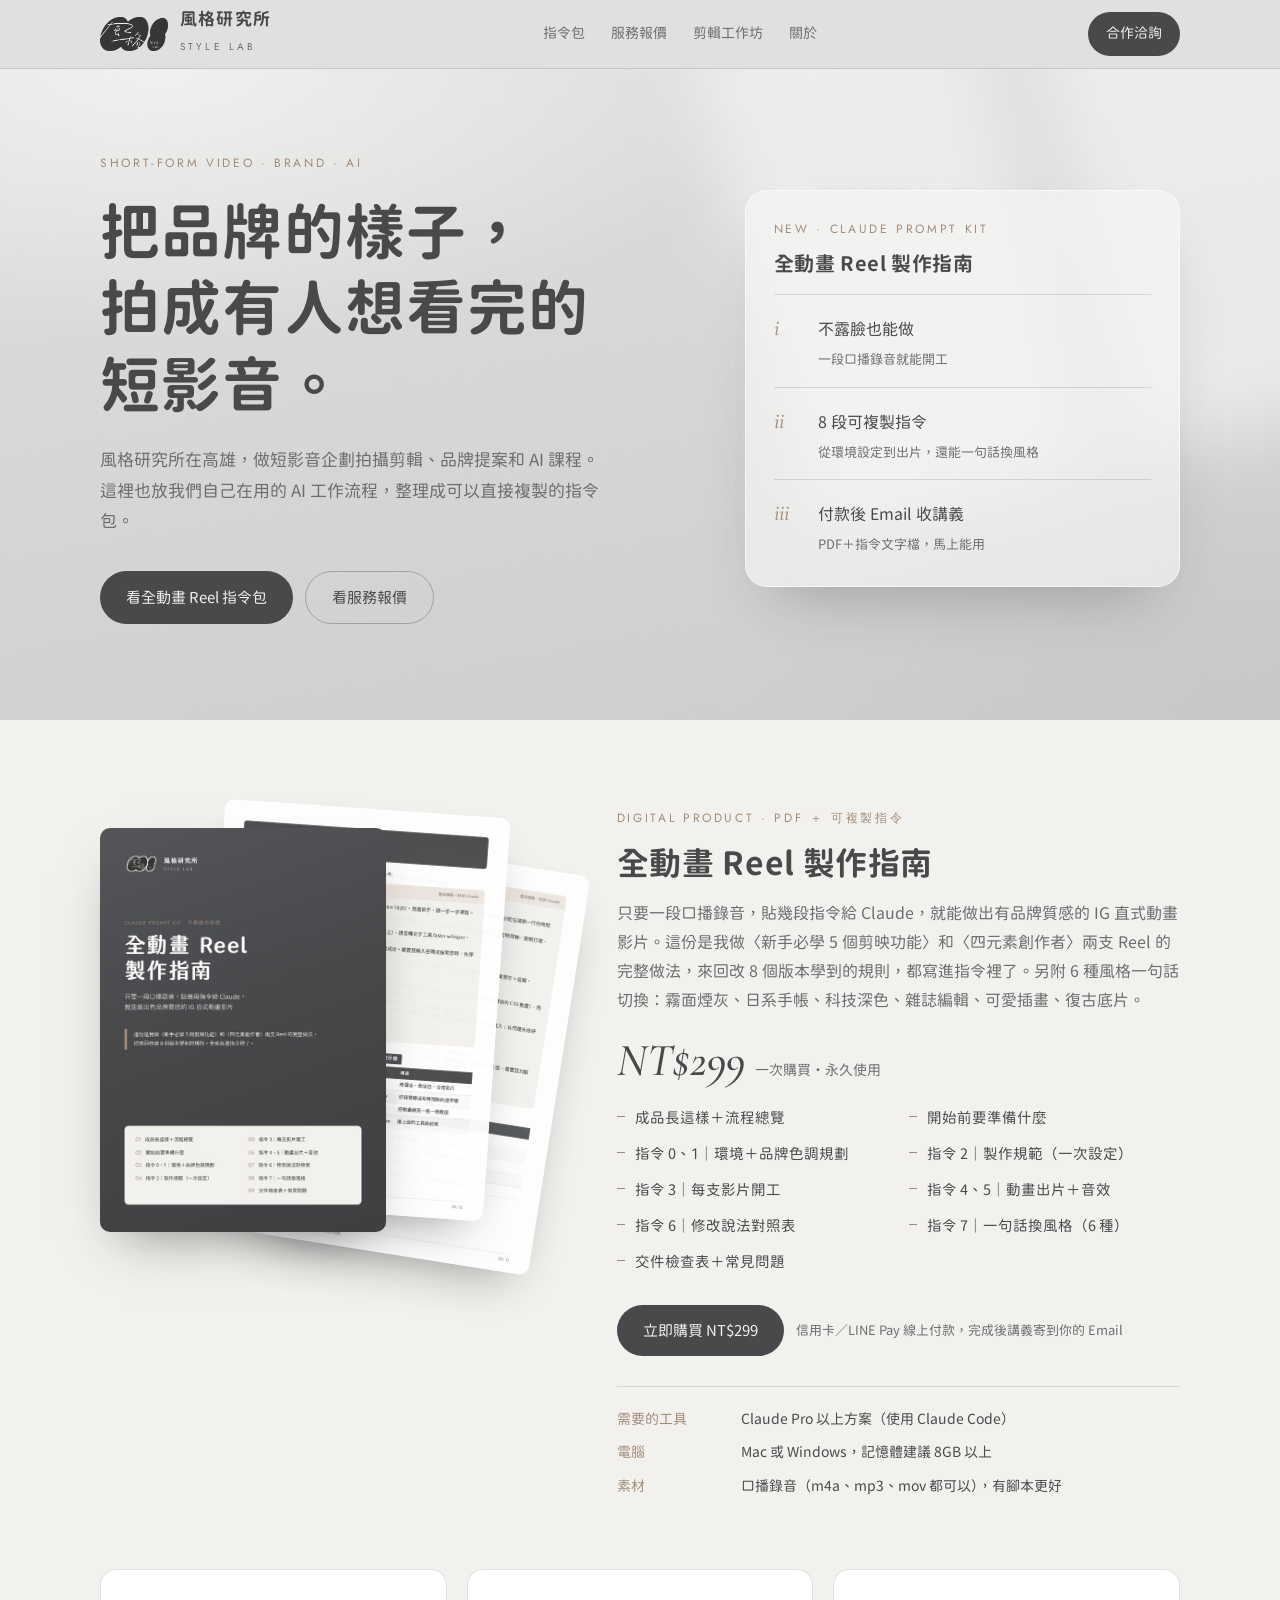
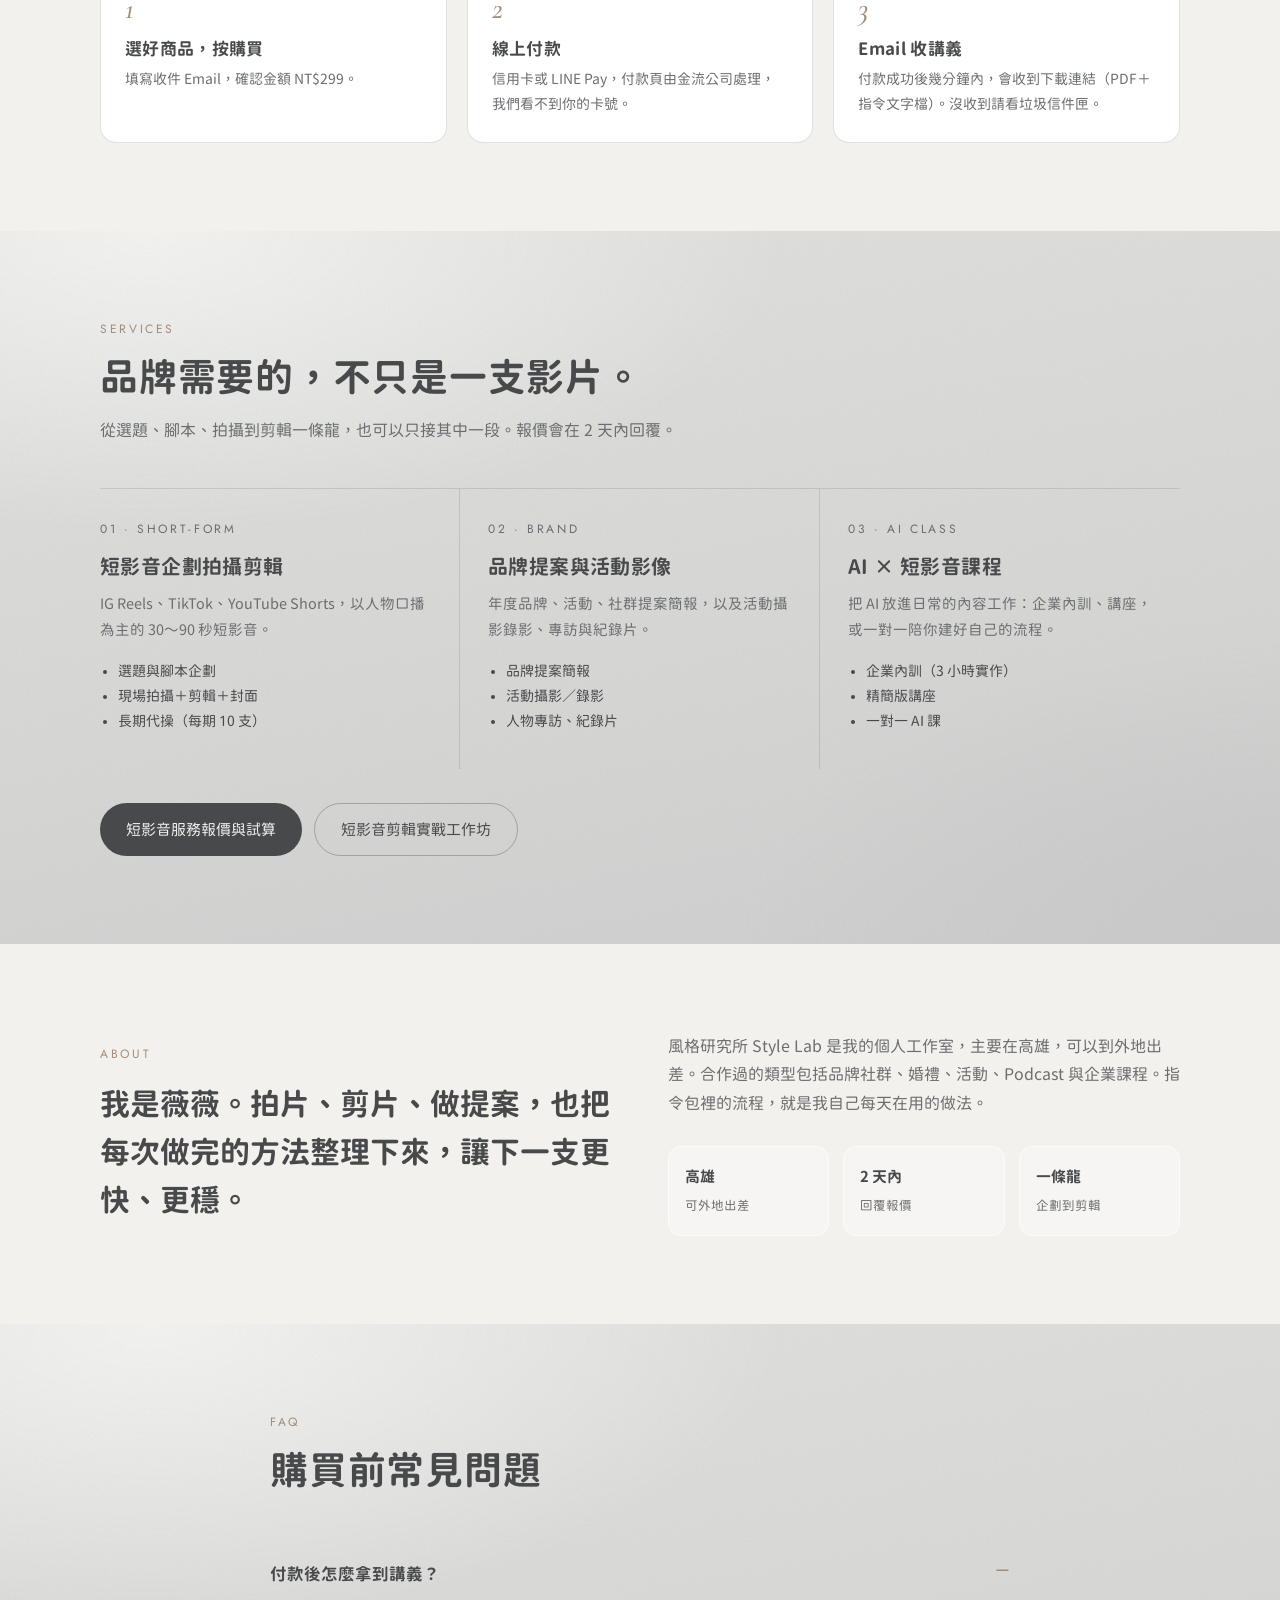
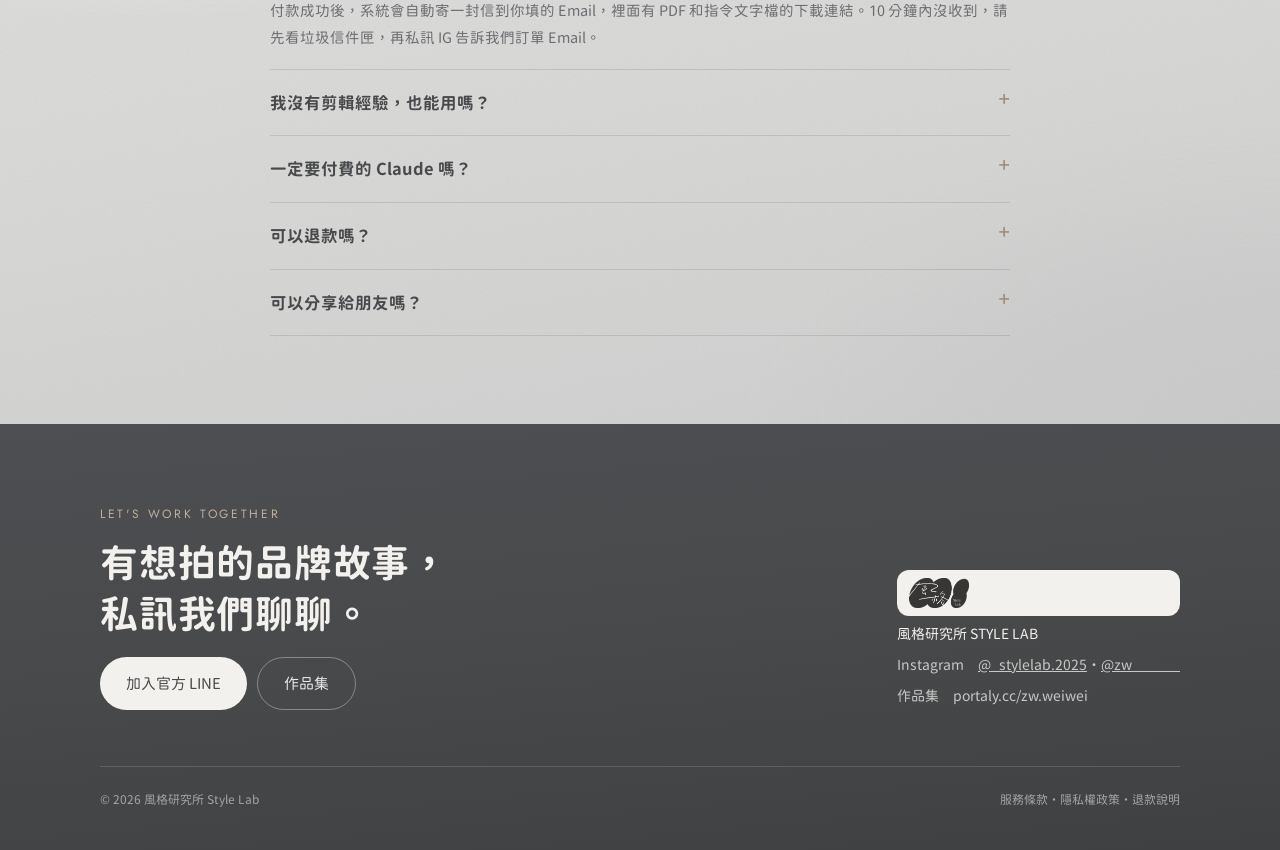
==== index.html @ 28c1c7c5 "Open sales: link buy button to Portaly product Co-Authored-By: Claude Opus 5.5 <noreply@anthropic.co" ====
<!doctype html>
<html lang="zh-Hant-TW">
<head>
<meta charset="utf-8">
<meta name="viewport" content="width=device-width,initial-scale=1,viewport-fit=cover">
<title>風格研究所 Style Lab</title>
<meta name="description" content="風格研究所 Style Lab｜高雄短影音企劃拍攝剪輯、品牌提案與 AI 課程。">
<meta property="og:title" content="風格研究所 Style Lab">
<meta property="og:image" content="assets/p-01.jpg">
<link rel="icon" href="assets/logo.png">
<link rel="stylesheet" href="assets/style.css">
</head>
<body>
<header>
  <div class="wrap nav">
    <a class="brand" href="index.html" aria-label="風格研究所 首頁"><img src="assets/logo.png" alt="風格研究所 Logo"><span><b>風格研究所</b><small>STYLE LAB</small></span></a>
    <nav class="links" aria-label="主選單"><a href="index.html#shop">指令包</a><a href="services.html">服務報價</a><a href="workshop.html">剪輯工作坊</a><a href="index.html#about">關於</a></nav>
    <a class="btn btn-dark" href="services.html#quote">合作洽詢</a>
  </div>
</header>
<main id="top">
  <div class="paper hero">
    <div class="light" aria-hidden="true"></div>
    <div class="wrap hero-grid">
      <div>
        <div class="tag">Short-form video · Brand · AI</div>
        <h1>把品牌的樣子，<br>拍成有人想看完的<br>短影音。</h1>
        <p class="lead">風格研究所在高雄，做短影音企劃拍攝剪輯、品牌提案和 AI 課程。這裡也放我們自己在用的 AI 工作流程，整理成可以直接複製的指令包。</p>
        <div class="cta">
          <a class="btn btn-dark" href="#shop">看全動畫 Reel 指令包</a>
          <a class="btn btn-line" href="services.html">看服務報價</a>
        </div>
      </div>
      <aside class="hero-card" aria-label="最新上架">
        <div class="tag">New · Claude Prompt Kit</div>
        <h3 style="margin-top:8px">全動畫 Reel 製作指南</h3>
        <ul>
          <li><span>i</span><div><b>不露臉也能做</b><small>一段口播錄音就能開工</small></div></li>
          <li><span>ii</span><div><b>8 段可複製指令</b><small>從環境設定到出片，還能一句話換風格</small></div></li>
          <li><span>iii</span><div><b>付款後 Email 收講義</b><small>PDF＋指令文字檔，馬上能用</small></div></li>
        </ul>
      </aside>
    </div>
  </div>

  <section class="shop" id="shop">
    <div class="wrap">
      <div class="product">
        <div class="covers" aria-hidden="true">
          <img src="assets/p-01.jpg" alt="">
          <img src="assets/p-04.jpg" alt="">
          <img src="assets/p-08.jpg" alt="">
        </div>
        <div class="pinfo">
          <div class="tag">Digital Product · PDF ＋ 可複製指令</div>
          <h3>全動畫 Reel 製作指南</h3>
          <p class="muted">只要一段口播錄音，貼幾段指令給 Claude，就能做出有品牌質感的 IG 直式動畫影片。這份是我做〈新手必學 5 個剪映功能〉和〈四元素創作者〉兩支 Reel 的完整做法，來回改 8 個版本學到的規則，都寫進指令裡了。另附 6 種風格一句話切換：霧面煙灰、日系手帳、科技深色、雜誌編輯、可愛插畫、復古底片。</p>
          <div class="price"><b>NT$299</b><span>一次購買・永久使用</span></div>
          <ul class="inc">
            <li>成品長這樣＋流程總覽</li>
            <li>開始前要準備什麼</li>
            <li>指令 0、1｜環境＋品牌色調規劃</li>
            <li>指令 2｜製作規範（一次設定）</li>
            <li>指令 3｜每支影片開工</li>
            <li>指令 4、5｜動畫出片＋音效</li>
            <li>指令 6｜修改說法對照表</li>
            <li>指令 7｜一句話換風格（6 種）</li>
            <li>交件檢查表＋常見問題</li>
          </ul>
          <div class="buybox">
            <a class="btn btn-dark" id="buy" href="https://portaly.cc/zw.weiwei/product/4edpKNXJZn9TJ3vuhwuB" target="_blank" rel="noopener">立即購買 NT$299</a>
            <span class="note">信用卡／LINE Pay 線上付款，完成後講義寄到你的 Email</span>
          </div>
          <dl class="req">
            <div><dt>需要的工具</dt><dd style="margin:0">Claude Pro 以上方案（使用 Claude Code）</dd></div>
            <div><dt>電腦</dt><dd style="margin:0">Mac 或 Windows，記憶體建議 8GB 以上</dd></div>
            <div><dt>素材</dt><dd style="margin:0">口播錄音（m4a、mp3、mov 都可以），有腳本更好</dd></div>
          </dl>
        </div>
      </div>

      <div class="steps" aria-label="購買流程">
        <div class="step"><div class="n">1</div><h3>選好商品，按購買</h3><p>填寫收件 Email，確認金額 NT$299。</p></div>
        <div class="step"><div class="n">2</div><h3>線上付款</h3><p>信用卡或 LINE Pay，付款頁由金流公司處理，我們看不到你的卡號。</p></div>
        <div class="step"><div class="n">3</div><h3>Email 收講義</h3><p>付款成功後幾分鐘內，會收到下載連結（PDF＋指令文字檔）。沒收到請看垃圾信件匣。</p></div>
      </div>
    </div>
  </section>

  <section class="paper" id="services">
    <div class="wrap">
      <div class="head">
        <div class="tag">Services</div>
        <h2>品牌需要的，不只是一支影片。</h2>
        <p class="muted">從選題、腳本、拍攝到剪輯一條龍，也可以只接其中一段。報價會在 2 天內回覆。</p>
      </div>
      <div class="svc">
        <article>
          <div class="tag">01 · Short-form</div>
          <h3>短影音企劃拍攝剪輯</h3>
          <p>IG Reels、TikTok、YouTube Shorts，以人物口播為主的 30～90 秒短影音。</p>
          <ul><li>選題與腳本企劃</li><li>現場拍攝＋剪輯＋封面</li><li>長期代操（每期 10 支）</li></ul>
        </article>
        <article>
          <div class="tag">02 · Brand</div>
          <h3>品牌提案與活動影像</h3>
          <p>年度品牌、活動、社群提案簡報，以及活動攝影錄影、專訪與紀錄片。</p>
          <ul><li>品牌提案簡報</li><li>活動攝影／錄影</li><li>人物專訪、紀錄片</li></ul>
        </article>
        <article>
          <div class="tag">03 · AI Class</div>
          <h3>AI × 短影音課程</h3>
          <p>把 AI 放進日常的內容工作：企業內訓、講座，或一對一陪你建好自己的流程。</p>
          <ul><li>企業內訓（3 小時實作）</li><li>精簡版講座</li><li>一對一 AI 課</li></ul>
        </article>
      </div>
      <div class="svc-more"><a class="btn btn-dark" href="services.html">短影音服務報價與試算</a><a class="btn btn-line" href="workshop.html">短影音剪輯實戰工作坊</a></div>
    </div>
  </section>

  <section id="about" style="background:var(--ivory)">
    <div class="wrap about">
      <div>
        <div class="tag">About</div>
        <p class="quote" style="margin-top:14px">我是薇薇。拍片、剪片、做提案，也把每次做完的方法整理下來，讓下一支更快、更穩。</p>
      </div>
      <div>
        <p class="muted">風格研究所 Style Lab 是我的個人工作室，主要在高雄，可以到外地出差。合作過的類型包括品牌社群、婚禮、活動、Podcast 與企業課程。指令包裡的流程，就是我自己每天在用的做法。</p>
        <div class="facts">
          <div><b>高雄</b><small>可外地出差</small></div>
          <div><b>2 天內</b><small>回覆報價</small></div>
          <div><b>一條龍</b><small>企劃到剪輯</small></div>
        </div>
      </div>
    </div>
  </section>

  <section class="paper" id="faq">
    <div class="wrap faq">
      <div class="head"><div class="tag">FAQ</div><h2>購買前常見問題</h2></div>
      <details open><summary>付款後怎麼拿到講義？</summary><p>付款成功後，系統會自動寄一封信到你填的 Email，裡面有 PDF 和指令文字檔的下載連結。10 分鐘內沒收到，請先看垃圾信件匣，再私訊 IG 告訴我們訂單 Email。</p></details>
      <details><summary>我沒有剪輯經驗，也能用嗎？</summary><p>可以。指令 0 會帶你一步一步裝好環境，每一步都會先說明它在做什麼；需要你按同意或輸入密碼時，Claude 會先停下來告訴你。</p></details>
      <details><summary>一定要付費的 Claude 嗎？</summary><p>需要 Claude Pro 以上方案，因為要用 Claude Code 在你的電腦上跑程式、輸出影片檔。其他工具、字型和音效都用免費可商用的，不需要另外付 API 費用。</p></details>
      <details><summary>可以退款嗎？</summary><p>數位內容寄出後就能完整下載，因此購買前會請你勾選同意「寄出後不適用七天解除權」。如果檔案打不開或有缺漏，我們會重新寄送。</p></details>
      <details><summary>可以分享給朋友嗎？</summary><p>一份購買限一人使用，請不要轉售或公開分享檔案。想團購或企業內訓，歡迎直接私訊洽詢。</p></details>
    </div>
  </section>
</main>
<footer>
  <div class="wrap">
    <div class="row">
      <div style="max-width:520px">
        <div class="tag" style="color:#C2AE9D">Let's work together</div>
        <h2 style="margin:12px 0 16px">有想拍的品牌故事，<br>私訊我們聊聊。</h2>
        <div style="display:flex;flex-wrap:wrap;gap:10px"><a class="btn btn-light" href="https://lin.ee/Q5kmamu" target="_blank" rel="noopener">加入官方 LINE</a><a class="btn btn-ghost" href="https://portaly.cc/zw.weiwei" target="_blank" rel="noopener">作品集</a></div>
      </div>
      <div class="contact">
        <span class="logo-chip"><img src="assets/logo.png" alt="風格研究所 Logo"></span>
        <span><b>風格研究所 STYLE LAB</b></span>
        <span>Instagram　<a href="https://www.instagram.com/_stylelab.2025/" target="_blank" rel="noopener">@_stylelab.2025</a>・<a href="https://www.instagram.com/zw______/" target="_blank" rel="noopener">@zw______</a></span>
        <span>作品集　portaly.cc/zw.weiwei</span>
      </div>
    </div>
    <div class="legal"><span>© 2026 風格研究所 Style Lab</span><span>服務條款・隱私權政策・退款說明</span></div>
  </div>
</footer>
</body>
</html>
---- assets/style.css ----
@font-face{font-family:"JX";src:local("jf-jinxuanlatte-2.1 Bold"),local("jf-jinxuanlatte-2.1"),url(title.woff2) format("woff2");font-weight:700;font-display:swap}
@font-face{font-family:"GS";src:url(body.woff2) format("woff2");font-weight:400;font-display:swap}
@font-face{font-family:"Jost";src:url(jost.woff2) format("woff2");font-weight:400}
@font-face{font-family:"Corm";src:url(corm.woff2) format("woff2");font-weight:500;font-style:italic}
/* 版型：煙灰紙面上的窗光，左文右物；商品區用霧面玻璃卡，結尾深炭灰（沿用 IG 視覺系統 v1） */
:root{
  --charcoal:#48494B; --smoke:#6B6D70; --mist:#A5A5A3; --warm:#D5D2CE; --ivory:#F3F1EE; --champ:#A38C79;
  --paper1:#E4E4E3; --paper2:#D6D6D5; --glass:rgba(247,247,246,.62); --line:rgba(72,73,75,.16);
  --f-title:"JX","PingFang TC","Noto Sans TC",sans-serif;
  --f-body:"GS","PingFang TC","Noto Sans TC",sans-serif;
  --f-tag:"Jost","Helvetica Neue",Arial,sans-serif;
  --f-num:"Corm",Georgia,serif;
  color-scheme:light;
}
*{box-sizing:border-box}
[hidden]{display:none!important}
html{scroll-behavior:smooth}
body{margin:0;background:var(--paper2);color:var(--charcoal);font-family:var(--f-body);font-size:16px;line-height:1.8;-webkit-font-smoothing:antialiased}
a{color:inherit}
img{max-width:100%;display:block}
.wrap{max-width:1120px;margin:0 auto;padding-left:max(20px,env(safe-area-inset-left,0px));padding-right:max(20px,env(safe-area-inset-right,0px))}
.tag{font-family:var(--f-tag);font-size:12px;letter-spacing:.22em;text-transform:uppercase;color:var(--champ)}
h1,h2,h3{font-family:var(--f-title);font-weight:700;margin:0;text-wrap:balance;letter-spacing:.02em}
h2{font-size:clamp(26px,3.6vw,38px);line-height:1.35}
h3{font-size:20px;line-height:1.5}
p{margin:0}
.muted{color:var(--smoke)}

/* 紙面＋窗光 */
.paper{position:relative;background:
  radial-gradient(70% 60% at 12% 0%,#F4F4F3 0%,rgba(244,244,243,0) 70%),
  radial-gradient(60% 60% at 100% 100%,#CACBCA 0%,rgba(202,203,202,0) 70%),
  linear-gradient(170deg,#E2E2E1 0%,#D8D8D7 60%,#CFD0CF 100%);overflow:hidden}
.paper::after{content:"";position:absolute;inset:0;pointer-events:none;opacity:.22;mix-blend-mode:multiply;
  background-image:url("data:image/svg+xml;utf8,<svg xmlns='http://www.w3.org/2000/svg' width='240' height='240'><filter id='n'><feTurbulence type='fractalNoise' baseFrequency='.9' numOctaves='3' stitchTiles='stitch'/><feColorMatrix values='0 0 0 0 .5  0 0 0 0 .5  0 0 0 0 .5  0 0 0 .5 0'/></filter><rect width='100%' height='100%' filter='url(%23n)'/></svg>")}
.light{position:absolute;top:-120px;right:-80px;width:620px;height:520px;pointer-events:none;filter:blur(34px);opacity:.55;transform:rotate(-14deg);
  background:linear-gradient(90deg,#fff 0 46%,transparent 46% 54%,#fff 54% 100%)}
.paper>*{position:relative;z-index:1}
.paper>.light{position:absolute;z-index:0}

/* 頁首 */
header{position:sticky;top:env(safe-area-inset-top,0px);z-index:30;background:rgba(226,226,225,.82);backdrop-filter:blur(14px);-webkit-backdrop-filter:blur(14px);border-bottom:1px solid var(--line)}
body::before{content:"";position:fixed;inset:0 0 auto;height:env(safe-area-inset-top,0px);z-index:31;background:#E2E2E1}
.nav{display:flex;align-items:center;justify-content:space-between;gap:16px;height:68px}
.brand{display:flex;align-items:center;gap:12px;text-decoration:none}
.brand img{height:34px;width:auto}
.brand b{font-family:var(--f-title);font-size:17px;letter-spacing:.08em;display:block;line-height:1.2}
.brand small{font-family:var(--f-tag);font-size:10px;letter-spacing:.32em;color:var(--smoke)}
.links{display:flex;gap:26px;font-size:14px}
.links a{text-decoration:none;color:var(--smoke)}
.links a:hover{color:var(--charcoal)}
.btn{display:inline-flex;align-items:center;justify-content:center;gap:8px;border:0;cursor:pointer;font-family:var(--f-body);font-size:15px;text-decoration:none;border-radius:999px;padding:12px 26px;transition:transform .15s,background .15s}
.btn:focus-visible{outline:2px solid var(--champ);outline-offset:3px}
.btn-dark{background:var(--charcoal);color:var(--ivory)}
.btn-dark:hover{background:#3b3c3e;transform:translateY(-1px)}
.btn-line{background:transparent;color:var(--charcoal);border:1px solid rgba(72,73,75,.35)}
.btn-line:hover{background:rgba(255,255,255,.4)}
.nav .btn{padding:9px 18px;font-size:14px}
@media (max-width:760px){.links{display:none}}

/* Hero */
.hero{padding-block:84px 96px}
.hero-grid{display:grid;grid-template-columns:1.15fr .85fr;gap:56px;align-items:center}
.hero h1{font-size:clamp(34px,5.4vw,60px);line-height:1.28;margin:18px 0 22px}
.hero p.lead{font-size:17px;color:var(--smoke);max-width:30em}
.hero .cta{display:flex;flex-wrap:wrap;gap:12px;margin-top:34px}
.hero-card{background:var(--glass);border:1px solid rgba(255,255,255,.6);border-radius:22px;padding:28px;backdrop-filter:blur(10px);box-shadow:0 30px 60px -30px rgba(40,40,42,.35)}
.hero-card ul{list-style:none;margin:16px 0 0;padding:0;display:grid;gap:14px}
.hero-card li{display:grid;grid-template-columns:44px 1fr;align-items:baseline;border-top:1px solid var(--line);padding-top:14px}
.hero-card li span{font-family:var(--f-num);font-style:italic;font-size:22px;color:var(--champ)}
.hero-card li b{font-weight:400;display:block}
.hero-card li small{color:var(--smoke);font-size:13px}
@media (max-width:860px){.hero-grid{grid-template-columns:1fr}.hero{padding-block:56px 64px}}

/* 區塊 */
section{padding-block:88px}
.head{display:flex;flex-direction:column;gap:12px;margin-bottom:44px;max-width:640px}

/* 商品 */
.shop{background:var(--ivory);overflow-x:clip}
.product{display:grid;grid-template-columns:minmax(0,.9fr) minmax(0,1.1fr);gap:56px;align-items:start}
.covers{position:relative;aspect-ratio:4/4.3;max-width:100%}
.covers img{position:absolute;width:62%;border-radius:10px;box-shadow:0 24px 50px -22px rgba(40,40,42,.5)}
.covers img:nth-child(1){left:0;top:4%;z-index:3}
.covers img:nth-child(2){left:24%;top:0;z-index:2;transform:rotate(4deg);opacity:.96}
.covers img:nth-child(3){left:38%;top:9%;z-index:1;transform:rotate(9deg);opacity:.9}
.pinfo h3{font-size:clamp(24px,3vw,32px);margin:10px 0 12px}
.price{display:flex;align-items:baseline;gap:10px;margin:22px 0 6px}
.price b{font-family:var(--f-num);font-size:46px;font-weight:500;color:var(--charcoal);line-height:1}
.price span{font-size:14px;color:var(--smoke)}
.inc{list-style:none;padding:0;margin:22px 0 0;display:grid;grid-template-columns:1fr 1fr;gap:10px 22px}
.inc li{font-size:14.5px;padding-left:18px;position:relative}
.inc li::before{content:"";position:absolute;left:0;top:.75em;width:8px;height:1px;background:var(--champ)}
.buybox{margin-top:30px;display:flex;flex-wrap:wrap;gap:12px;align-items:center}
.note{font-size:13px;color:var(--smoke)}
.req{margin-top:30px;border-top:1px solid var(--line);padding-top:20px;display:grid;gap:8px;font-size:14px}
.req div{display:grid;grid-template-columns:112px 1fr;gap:12px}
.req dt{color:var(--champ)}
@media (max-width:860px){.product{grid-template-columns:1fr}.inc{grid-template-columns:1fr}.covers{max-width:440px}}

/* 購買流程 */
.steps{display:grid;grid-template-columns:repeat(3,minmax(0,1fr));gap:20px;margin-top:56px}
.step{background:#fff;border:1px solid var(--line);border-radius:16px;padding:24px}
.step .n{font-family:var(--f-num);font-style:italic;font-size:30px;color:var(--champ);line-height:1}
.step h3{font-size:17px;margin:12px 0 6px}
.step p{font-size:14px;color:var(--smoke)}
@media (max-width:760px){.steps{grid-template-columns:1fr}}

/* 服務 */
.svc{display:grid;grid-template-columns:repeat(3,minmax(0,1fr));gap:0;border-top:1px solid var(--line)}
.svc article{padding:30px 28px 34px 0;border-right:1px solid var(--line);display:flex;flex-direction:column;gap:10px}
.svc article+article{padding-left:28px}
.svc article:last-child{border-right:0}
.svc .tag{color:var(--smoke)}
.svc p{font-size:14.5px;color:var(--smoke)}
.svc ul{margin:6px 0 0;padding-left:18px;font-size:14px}
@media (max-width:860px){.svc{grid-template-columns:1fr}.svc article,.svc article+article{padding:26px 0;border-right:0;border-bottom:1px solid var(--line)}}

/* 關於 */
.about{display:grid;grid-template-columns:minmax(0,1fr) minmax(0,1fr);gap:56px;align-items:center}
.quote{font-family:var(--f-title);font-size:clamp(22px,2.8vw,30px);line-height:1.6}
.facts{display:grid;grid-template-columns:repeat(3,1fr);gap:14px;margin-top:28px}
.facts div{background:var(--glass);border:1px solid rgba(255,255,255,.6);border-radius:14px;padding:16px}
.facts b{display:block;font-family:var(--f-title);font-size:15px}
.facts small{font-size:12.5px;color:var(--smoke)}
@media (max-width:860px){.about{grid-template-columns:1fr}.facts{grid-template-columns:1fr 1fr 1fr}}
@media (max-width:480px){.facts{grid-template-columns:1fr}}

/* FAQ */
.faq{max-width:780px}
details{border-bottom:1px solid var(--line);padding:18px 0}
summary{cursor:pointer;font-family:var(--f-title);font-size:16.5px;list-style:none;display:flex;justify-content:space-between;gap:16px}
summary::-webkit-details-marker{display:none}
summary::after{content:"+";font-family:var(--f-tag);color:var(--champ);font-size:20px;line-height:1}
details[open] summary::after{content:"–"}
details p{margin-top:10px;font-size:14.5px;color:var(--smoke)}

/* 結尾 */
footer{background:linear-gradient(175deg,#4E4F52 0%,#48494B 50%,#3F4042 100%);color:#E9E8E6;padding-block:80px 40px}
footer h2{color:#F3F1EE}
footer .row{display:flex;flex-wrap:wrap;justify-content:space-between;gap:36px;align-items:flex-end}
footer .btn-light{background:#F3F1EE;color:var(--charcoal)}
footer .contact{display:grid;gap:6px;font-size:14px;color:#C9C8C6}
footer .contact b{color:#F3F1EE;font-weight:400}
footer .legal{margin-top:56px;border-top:1px solid rgba(255,255,255,.14);padding-top:22px;display:flex;flex-wrap:wrap;justify-content:space-between;gap:12px;font-size:12px;color:#A5A5A3}
footer .logo-chip{background:#F3F1EE;border-radius:12px;padding:8px 12px;display:inline-flex}
footer .logo-chip img{height:30px}

/* 結帳示意 */
.modal{position:fixed;inset:0;z-index:50;background:rgba(40,40,42,.45);display:grid;place-items:center;padding:20px}
.sheet{background:var(--ivory);border-radius:20px;max-width:440px;width:100%;padding:28px;box-shadow:0 40px 80px -30px rgba(0,0,0,.5)}
.sheet h3{margin:8px 0 6px}
.sheet label{display:block;font-size:13px;color:var(--smoke);margin:16px 0 6px}
.sheet input{width:100%;font:inherit;padding:11px 14px;border-radius:10px;border:1px solid rgba(72,73,75,.25);background:#fff}
.pay{display:grid;grid-template-columns:1fr 1fr;gap:8px;margin-top:6px}
.pay button{font:inherit;font-size:14px;padding:10px;border-radius:10px;border:1px solid rgba(72,73,75,.25);background:#fff;cursor:pointer}
.pay button[aria-pressed="true"]{border-color:var(--charcoal);box-shadow:inset 0 0 0 1px var(--charcoal)}
.sheet .sum{display:flex;justify-content:space-between;border-top:1px solid var(--line);margin-top:20px;padding-top:14px}
.sheet .acts{display:flex;gap:10px;margin-top:18px}
.sheet .acts .btn{flex:1}
.demo{font-size:12px;background:#ECE7E1;color:#7A6656;border-radius:8px;padding:8px 10px;margin-top:14px}
.ok{text-align:center}
.ok .mark{width:54px;height:54px;border-radius:50%;margin:4px auto 10px;background:var(--charcoal);color:var(--ivory);display:grid;place-items:center;font-size:24px}
@media (prefers-reduced-motion:reduce){*{transition:none!important;scroll-behavior:auto!important}}

/* 子頁共用 */
.sub-hero{padding-block:72px 80px}
.sub-hero h1{font-size:clamp(32px,5vw,54px);line-height:1.3;margin:16px 0 20px}
.sub-hero .lead{font-size:17px;color:var(--smoke);max-width:34em}
.sub-hero .cta{display:flex;flex-wrap:wrap;gap:12px;margin-top:30px}
.links a[aria-current="page"]{color:var(--charcoal);border-bottom:1px solid var(--champ)}
.svc-more{display:flex;flex-wrap:wrap;gap:12px;margin-top:34px}
.btn-ghost{background:transparent;color:#E9E8E6;border:1px solid rgba(255,255,255,.35)}
.btn-ghost:hover{background:rgba(255,255,255,.08)}

/* 方案卡 */
.plans{display:grid;grid-template-columns:repeat(4,minmax(0,1fr));gap:16px}
.plans-3{grid-template-columns:repeat(3,minmax(0,1fr))}
.plan{position:relative;background:#fff;border:1px solid var(--line);border-radius:18px;padding:26px 22px;display:flex;flex-direction:column;gap:10px}
.plan-main{background:var(--charcoal);color:#EDECEA;border-color:var(--charcoal)}

.plan-flag{position:absolute;top:-12px;right:18px;background:var(--champ);color:#fff;font-size:12px;border-radius:999px;padding:3px 12px}
.plan-tag{font-family:var(--f-tag);font-size:12px;letter-spacing:.12em;color:var(--champ)}
.plan h3{font-size:19px}
.plan p{font-size:14px;color:var(--smoke)}
.plan ul{margin:4px 0 0;padding-left:18px;font-size:14px;display:grid;gap:4px}
.plan-price{display:flex;align-items:baseline;gap:6px;margin-top:auto;padding-top:14px;border-top:1px solid var(--line)}
.plan-main .plan-price{border-color:rgba(255,255,255,.18)}
.plan-price b{font-family:var(--f-num);font-weight:500;font-size:30px;line-height:1}
.plan-price span{font-size:13px;color:var(--smoke)}
.plan-main .plan-price span{color:#C9C8C6}
@media (max-width:980px){.plans{grid-template-columns:repeat(2,minmax(0,1fr))}.plans-3{grid-template-columns:1fr}}
@media (max-width:560px){.plans{grid-template-columns:1fr}}

/* 試算 */
.calc{display:grid;grid-template-columns:minmax(0,1.25fr) minmax(0,.75fr);gap:36px;align-items:start}
.calc-form{display:grid;gap:26px}
.calc-form fieldset{border:0;margin:0;padding:0;display:grid;gap:12px;min-width:0}
.calc-form legend{font-family:var(--f-title);font-size:16px;margin-bottom:12px}
.radios{display:grid;grid-template-columns:1fr 1fr;gap:10px}
.radios label{position:relative;cursor:pointer}
.radios input{position:absolute;opacity:0}
.radios span{display:block;background:var(--glass);border:1px solid rgba(72,73,75,.18);border-radius:12px;padding:14px 16px;font-size:15px}
.radios small{display:block;color:var(--smoke);font-size:13px}
.radios input:checked+span{border-color:var(--charcoal);box-shadow:inset 0 0 0 1px var(--charcoal);background:#fff}
.radios input:focus-visible+span{outline:2px solid var(--champ);outline-offset:2px}
.qty{display:flex;align-items:center;gap:10px;flex-wrap:wrap}
.qty button{width:40px;height:40px;border-radius:50%;border:1px solid rgba(72,73,75,.3);background:#fff;font-size:18px;cursor:pointer}
.qty input{width:72px;height:40px;text-align:center;font:inherit;font-size:18px;border:1px solid rgba(72,73,75,.25);border-radius:10px}
.checks{display:flex;flex-wrap:wrap;gap:10px 18px;font-size:15px}
.checks label{display:flex;gap:6px;align-items:center;cursor:pointer}
.calc-form input[type=text],.calc-form textarea{width:100%;font:inherit;font-size:15px;padding:11px 14px;border-radius:10px;border:1px solid rgba(72,73,75,.25);background:#fff}
.calc-sum{position:sticky;top:calc(84px + env(safe-area-inset-top,0px));background:linear-gradient(175deg,#4E4F52,#48494B 50%,#3F4042);color:#EDECEA;border-radius:20px;padding:28px;display:grid;gap:12px}
.sum-plan{font-size:15px;color:#D5D2CE}
.sum-total{display:flex;align-items:baseline;gap:8px}
.sum-total span{font-size:16px;color:#C9C8C6}
.sum-total b{font-family:var(--f-num);font-weight:500;font-size:52px;line-height:1;font-variant-numeric:tabular-nums}
.sum-note{font-size:12.5px;color:#B9B8B6}
.calc-sum .btn{width:100%}
.btn-light{background:#F3F1EE;color:var(--charcoal)}
.out{width:100%;font:inherit;font-size:13px;border-radius:10px;border:0;padding:12px;background:#F3F1EE;color:var(--charcoal)}
@media (max-width:860px){.calc{grid-template-columns:1fr}.calc-sum{position:static}}
@media (max-width:480px){.radios{grid-template-columns:1fr}}

/* 流程 */
.flow{list-style:none;padding:0;margin:0;display:grid;grid-template-columns:repeat(5,minmax(0,1fr));gap:14px;counter-reset:f}
.flow li{counter-increment:f;border-top:1px solid var(--charcoal);padding-top:14px}
.flow li::before{content:counter(f);font-family:var(--f-num);font-style:italic;font-size:26px;color:var(--champ);display:block;line-height:1;margin-bottom:8px}
.flow b{font-family:var(--f-title);font-size:16px}
.flow p{font-size:14px;color:var(--smoke);margin-top:4px}
@media (max-width:860px){.flow{grid-template-columns:1fr 1fr}}
@media (max-width:480px){.flow{grid-template-columns:1fr}}
.other{margin-top:56px}
.other h3{margin-bottom:16px}
.other-grid{display:grid;grid-template-columns:repeat(4,minmax(0,1fr));gap:12px}
.other-grid div{background:#fff;border:1px solid var(--line);border-radius:14px;padding:16px}
.other-grid b{display:block;font-family:var(--f-title);font-size:15px}
.other-grid small{font-size:13px;color:var(--smoke)}
@media (max-width:860px){.other-grid{grid-template-columns:1fr 1fr}}
@media (max-width:480px){.other-grid{grid-template-columns:1fr}}

/* 工作坊 */
.pains{display:grid;grid-template-columns:repeat(2,minmax(0,1fr));gap:14px}
.pains p{background:#fff;border:1px solid var(--line);border-radius:14px;padding:18px 20px;font-size:15px}
.method{margin-top:30px;font-size:17px;max-width:40em}
.method b{font-family:var(--f-title);font-weight:700;background:linear-gradient(transparent 62%,rgba(163,140,121,.28) 62%)}
.skills{list-style:none;padding:0;margin:0;display:grid;grid-template-columns:repeat(4,minmax(0,1fr));gap:12px;counter-reset:s}
.skills li{counter-increment:s;background:var(--glass);border:1px solid rgba(255,255,255,.6);border-radius:14px;padding:18px}
.skills li::before{content:"0" counter(s);font-family:var(--f-num);font-style:italic;color:var(--champ);font-size:20px;display:block}
.skills b{display:block;font-family:var(--f-title);font-size:16px}
.skills small{font-size:13px;color:var(--smoke)}
.kit{display:flex;flex-wrap:wrap;gap:8px;margin-top:26px}
.kit span{font-size:13px;border:1px solid rgba(72,73,75,.25);border-radius:999px;padding:5px 14px;background:rgba(255,255,255,.4)}
.addon{margin-top:22px;display:flex;justify-content:space-between;gap:24px;align-items:flex-end;background:#fff;border:1px dashed rgba(163,140,121,.6);border-radius:18px;padding:24px}
.addon .plan-price{border:0;padding:0;margin:0;flex-shrink:0}
.signup{display:grid;grid-template-columns:minmax(0,1.2fr) minmax(0,.8fr);gap:40px;align-items:end}
.info{display:grid;gap:10px;margin:24px 0 0}
.info div{display:grid;grid-template-columns:110px 1fr;gap:12px;border-bottom:1px solid var(--line);padding-bottom:10px}
.info dt{color:var(--champ)}
.info dd{margin:0}
.signup-cta{display:grid;gap:12px}
@media (max-width:860px){.pains{grid-template-columns:1fr}.skills{grid-template-columns:1fr 1fr}.signup{grid-template-columns:1fr}.addon{flex-direction:column;align-items:flex-start}}
@media (max-width:420px){.skills{grid-template-columns:1fr}}

.plan.plan-main p,.plan.plan-main li,.plan.plan-main .note{color:#D5D2CE}
.plan.plan-main .plan-tag{color:#C2AE9D}
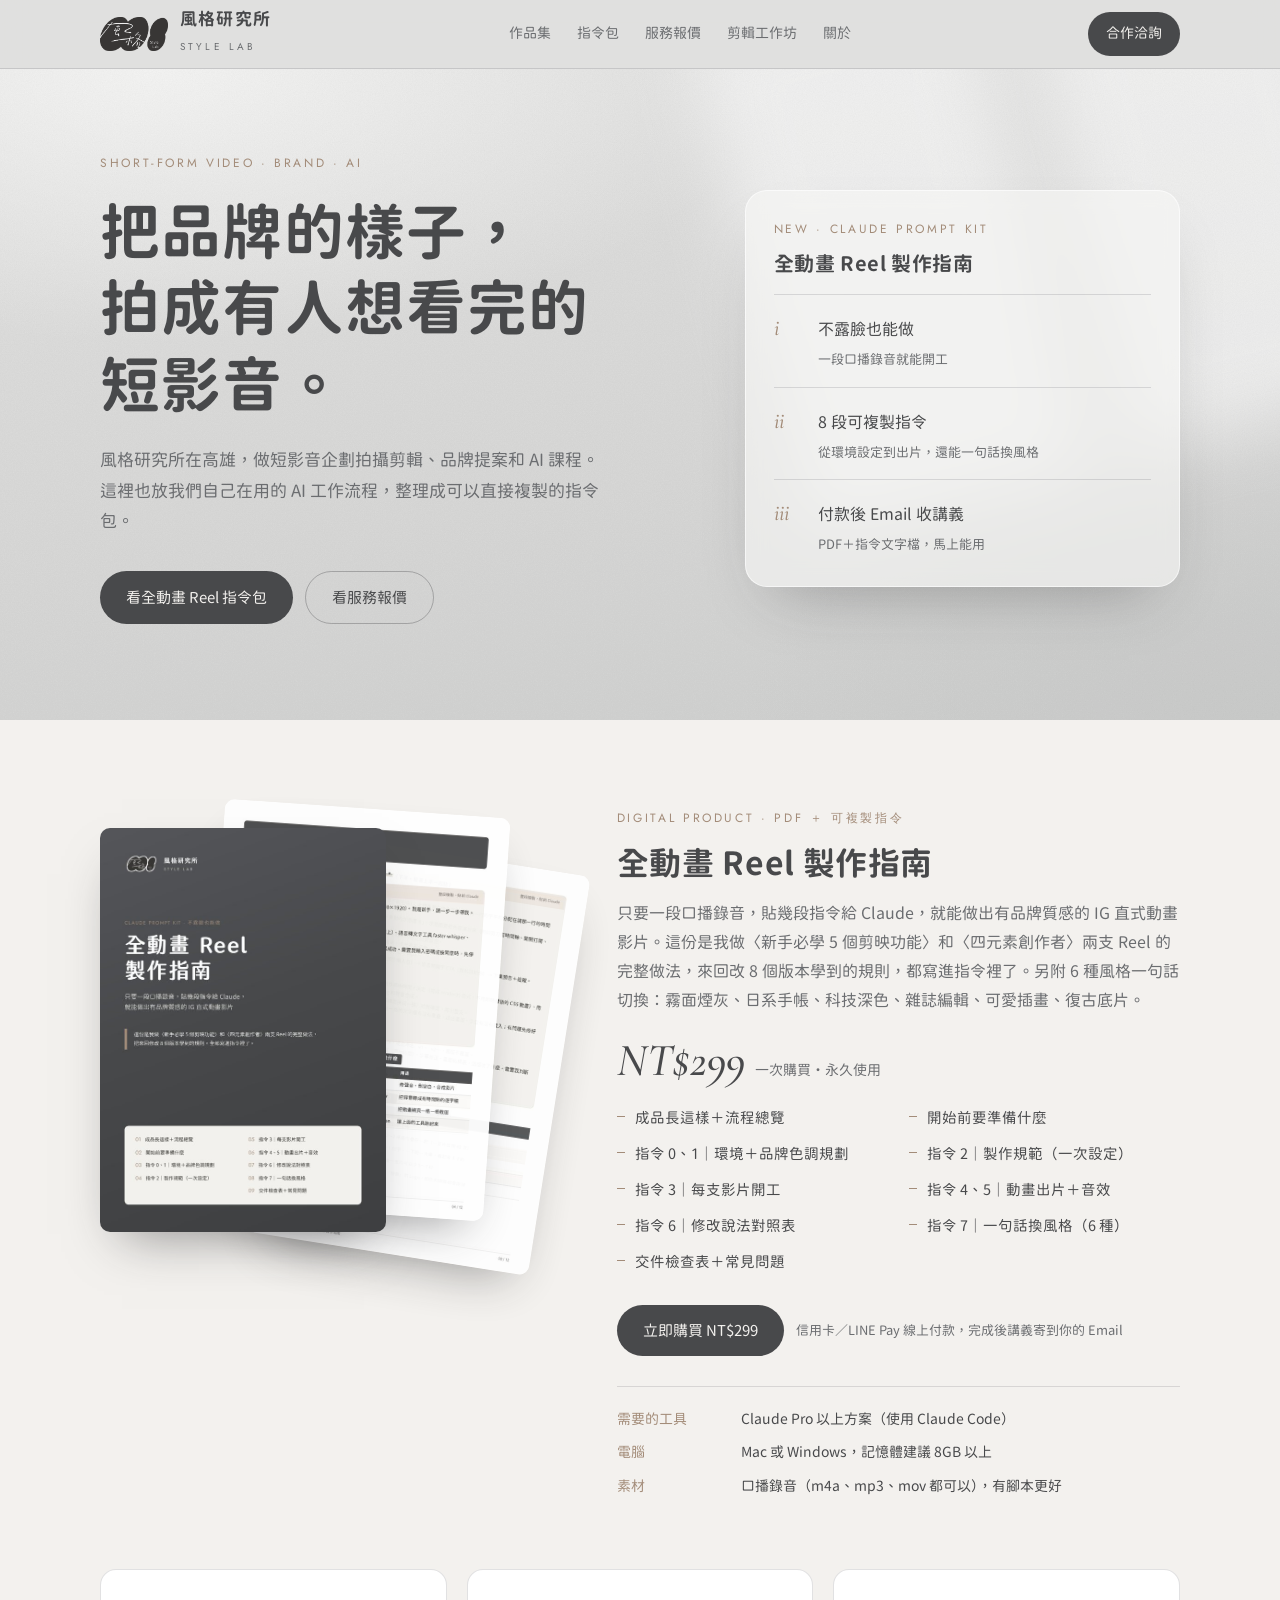
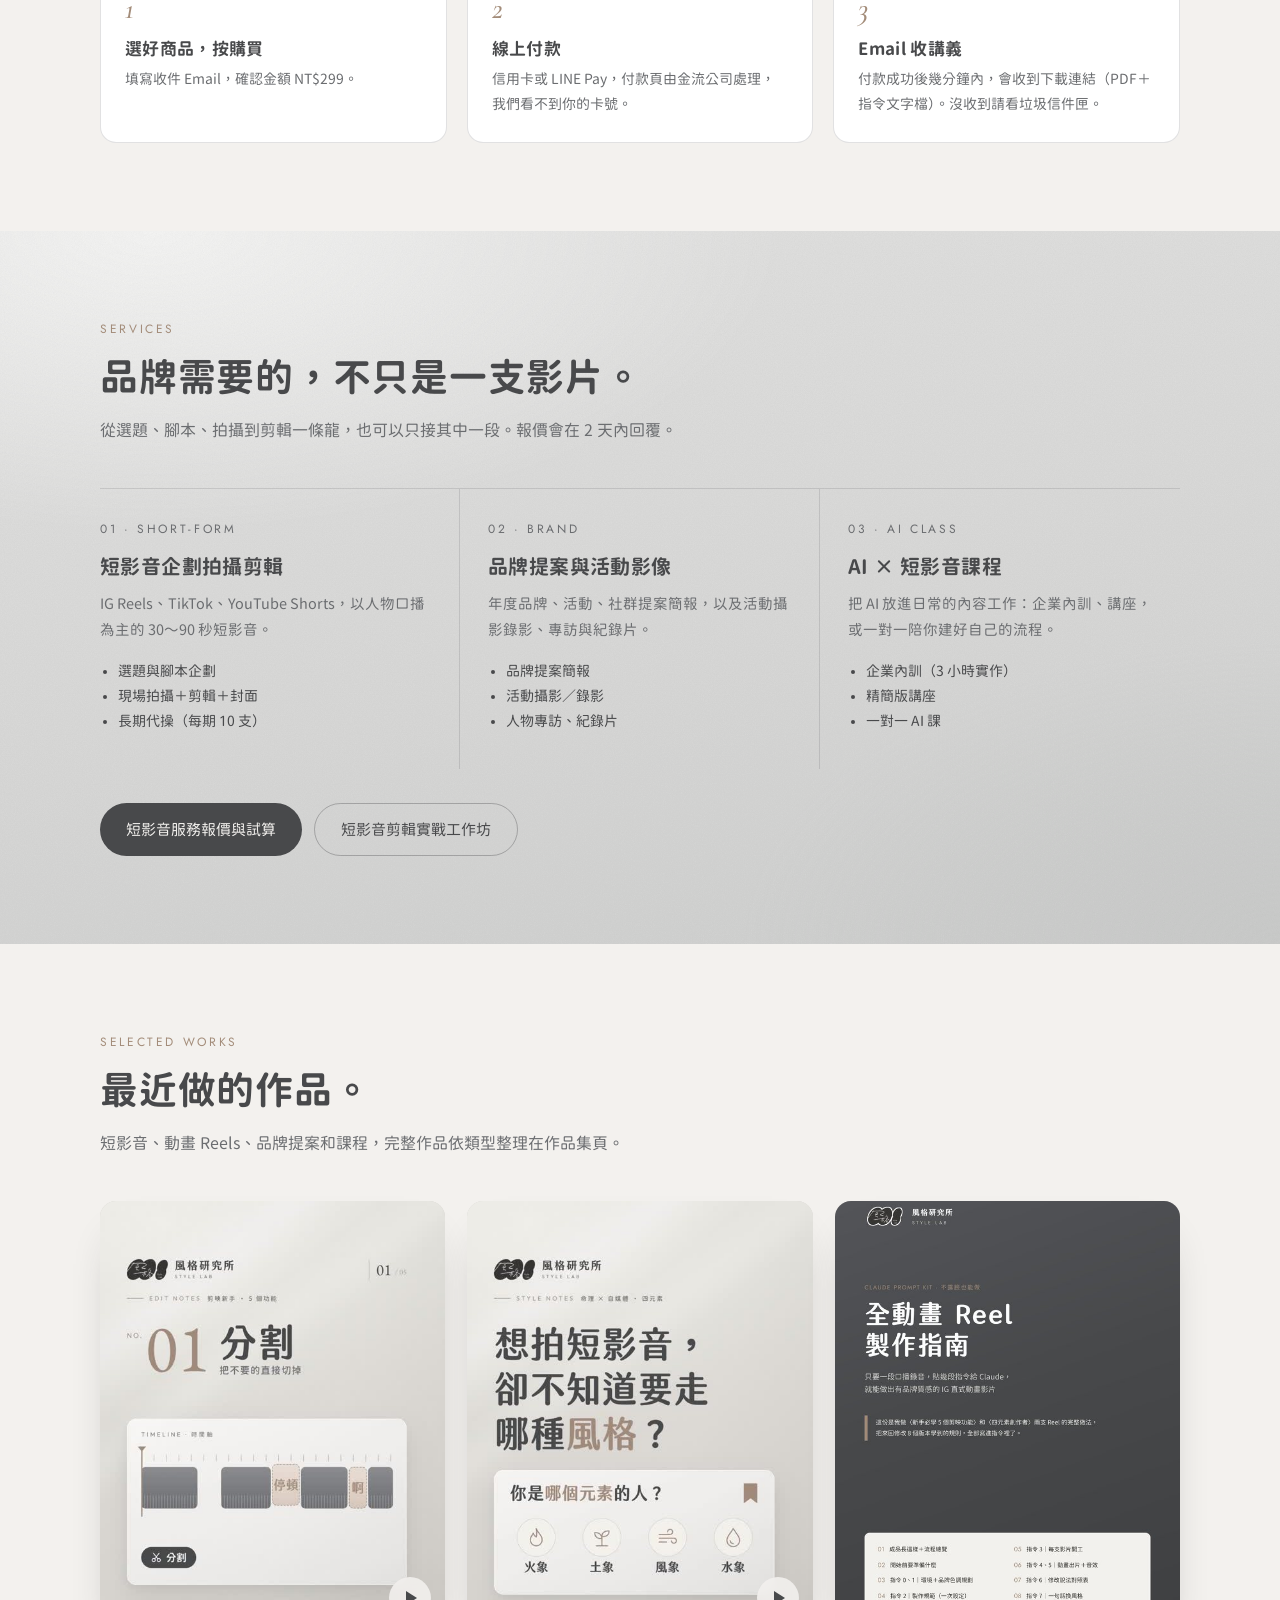
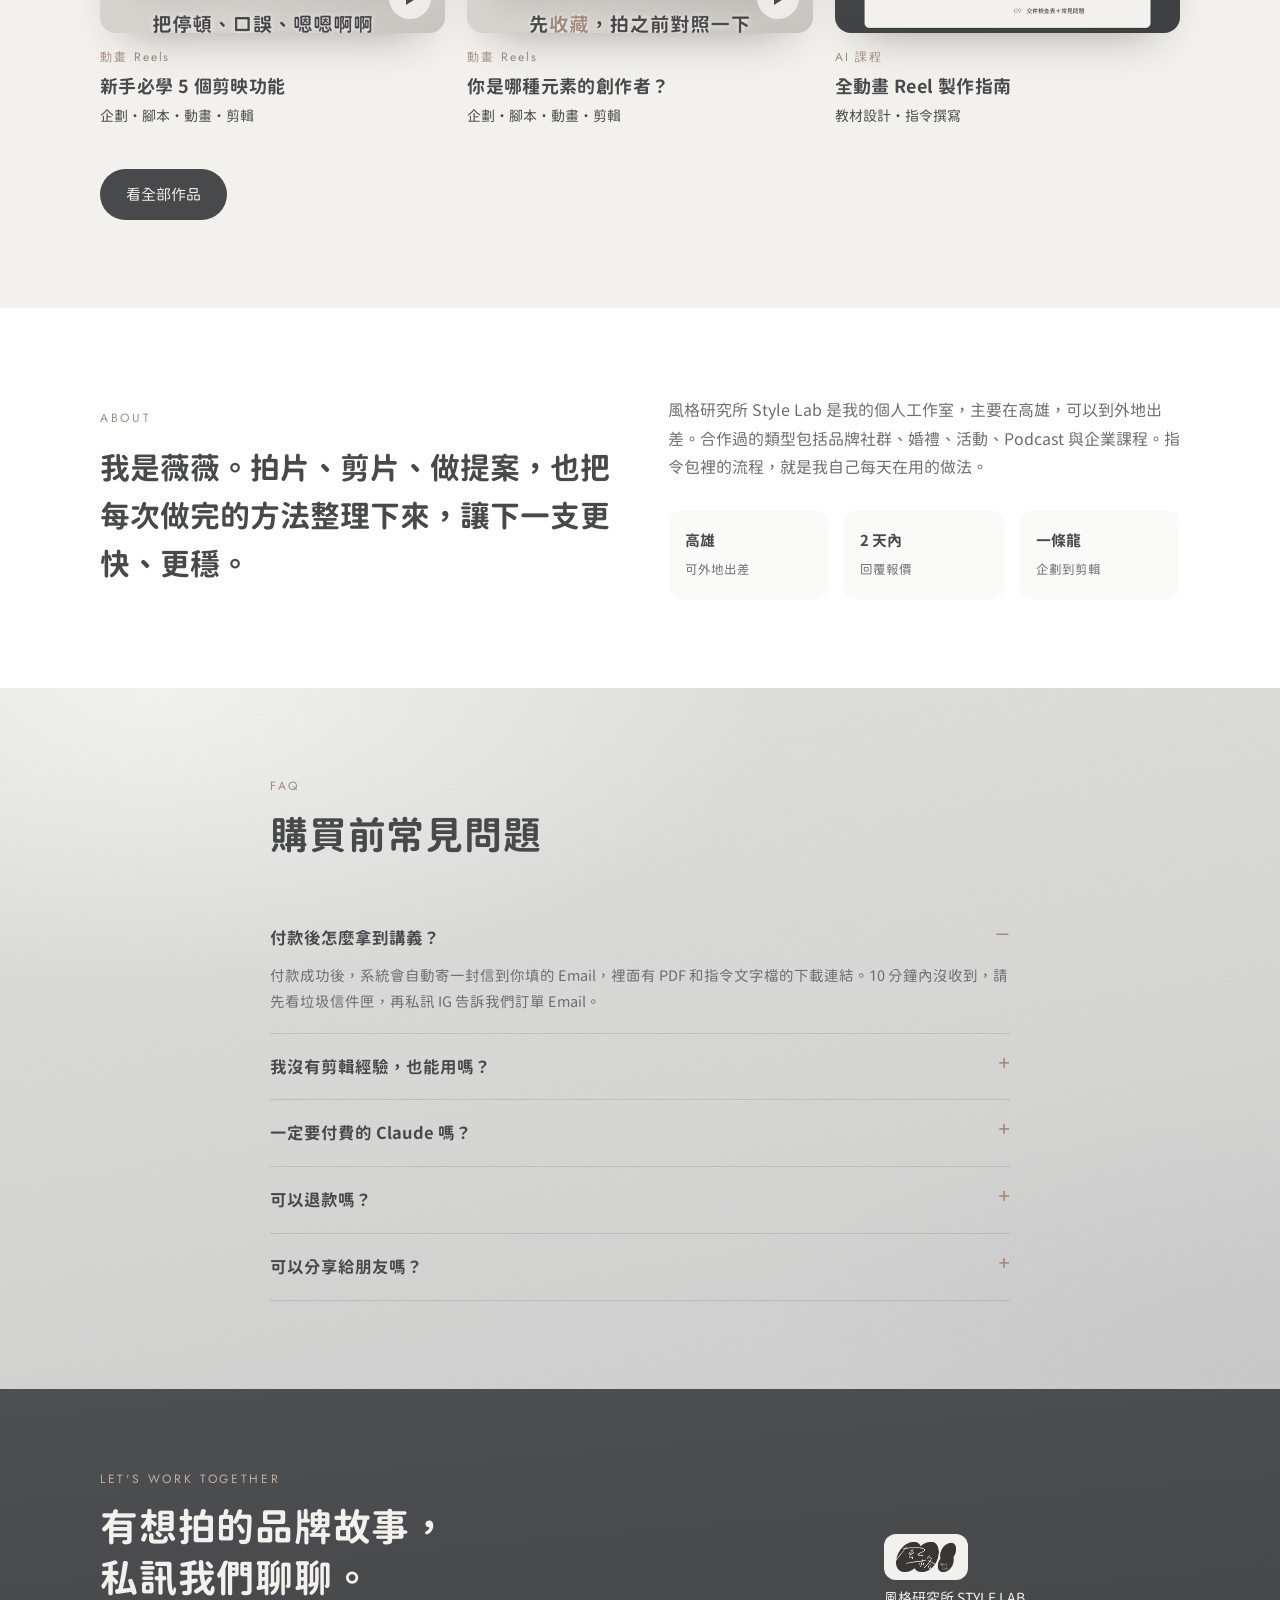
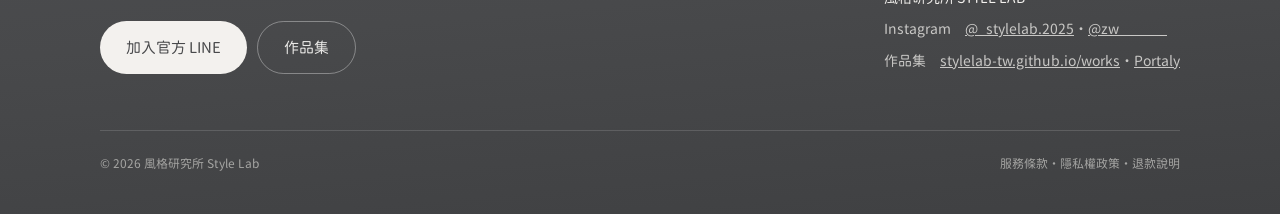
==== commit 903a6859: "新增作品集頁與首頁精選作品區 - works.html：分類篩選（全部／短影音拍攝剪輯／動畫 Reels／品牌提案／活動影像／AI 課程）、作品卡片標示負責範圍、頁內影片燈箱、結尾導流到試算報價與 L" ====
--- a/index.html
+++ b/index.html
@@ -14,7 +14,7 @@
 <header>
   <div class="wrap nav">
     <a class="brand" href="index.html" aria-label="風格研究所 首頁"><img src="assets/logo.png" alt="風格研究所 Logo"><span><b>風格研究所</b><small>STYLE LAB</small></span></a>
-    <nav class="links" aria-label="主選單"><a href="index.html#shop">指令包</a><a href="services.html">服務報價</a><a href="workshop.html">剪輯工作坊</a><a href="index.html#about">關於</a></nav>
+    <nav class="links" aria-label="主選單"><a href="works.html">作品集</a><a href="index.html#shop">指令包</a><a href="services.html">服務報價</a><a href="workshop.html">剪輯工作坊</a><a href="index.html#about">關於</a></nav>
     <a class="btn btn-dark" href="services.html#quote">合作洽詢</a>
   </div>
 </header>
@@ -118,7 +118,32 @@
     </div>
   </section>
 
-  <section id="about" style="background:var(--ivory)">
+  <section style="background:var(--ivory)" id="works">
+    <div class="wrap">
+      <div class="head">
+        <div class="tag">Selected Works</div>
+        <h2>最近做的作品。</h2>
+        <p class="muted">短影音、動畫 Reels、品牌提案和課程，完整作品依類型整理在作品集頁。</p>
+      </div>
+      <div class="works">
+        <a class="work" href="works.html#anim">
+          <div class="work-thumb"><img src="assets/w-jianying.jpg" alt="新手必學 5 個剪映功能 動畫 Reel 畫面" loading="lazy"><span class="play" aria-hidden="true"></span></div>
+          <div class="work-meta"><span class="work-cat">動畫 Reels</span><h3>新手必學 5 個剪映功能</h3><p>企劃・腳本・動畫・剪輯</p></div>
+        </a>
+        <a class="work" href="works.html#anim">
+          <div class="work-thumb"><img src="assets/w-elements.jpg" alt="四元素創作者 動畫 Reel 畫面" loading="lazy"><span class="play" aria-hidden="true"></span></div>
+          <div class="work-meta"><span class="work-cat">動畫 Reels</span><h3>你是哪種元素的創作者？</h3><p>企劃・腳本・動畫・剪輯</p></div>
+        </a>
+        <a class="work" href="works.html#class">
+          <div class="work-thumb"><img src="assets/p-01.jpg" alt="全動畫 Reel 製作指南 封面" loading="lazy"></div>
+          <div class="work-meta"><span class="work-cat">AI 課程</span><h3>全動畫 Reel 製作指南</h3><p>教材設計・指令撰寫</p></div>
+        </a>
+      </div>
+      <div class="works-more"><a class="btn btn-dark" href="works.html">看全部作品</a></div>
+    </div>
+  </section>
+
+  <section id="about" style="background:#fff">
     <div class="wrap about">
       <div>
         <div class="tag">About</div>
@@ -152,13 +177,13 @@
       <div style="max-width:520px">
         <div class="tag" style="color:#C2AE9D">Let's work together</div>
         <h2 style="margin:12px 0 16px">有想拍的品牌故事，<br>私訊我們聊聊。</h2>
-        <div style="display:flex;flex-wrap:wrap;gap:10px"><a class="btn btn-light" href="https://lin.ee/Q5kmamu" target="_blank" rel="noopener">加入官方 LINE</a><a class="btn btn-ghost" href="https://portaly.cc/zw.weiwei" target="_blank" rel="noopener">作品集</a></div>
+        <div style="display:flex;flex-wrap:wrap;gap:10px"><a class="btn btn-light" href="https://lin.ee/Q5kmamu" target="_blank" rel="noopener">加入官方 LINE</a><a class="btn btn-ghost" href="works.html">作品集</a></div>
       </div>
       <div class="contact">
         <span class="logo-chip"><img src="assets/logo.png" alt="風格研究所 Logo"></span>
         <span><b>風格研究所 STYLE LAB</b></span>
         <span>Instagram　<a href="https://www.instagram.com/_stylelab.2025/" target="_blank" rel="noopener">@_stylelab.2025</a>・<a href="https://www.instagram.com/zw______/" target="_blank" rel="noopener">@zw______</a></span>
-        <span>作品集　portaly.cc/zw.weiwei</span>
+        <span>作品集　<a href="works.html">stylelab-tw.github.io/works</a>・<a href="https://portaly.cc/zw.weiwei" target="_blank" rel="noopener">Portaly</a></span>
       </div>
     </div>
     <div class="legal"><span>© 2026 風格研究所 Style Lab</span><span>服務條款・隱私權政策・退款說明</span></div>
--- a/assets/style.css
+++ b/assets/style.css
@@ -264,3 +264,42 @@
 
 .plan.plan-main p,.plan.plan-main li,.plan.plan-main .note{color:#D5D2CE}
 .plan.plan-main .plan-tag{color:#C2AE9D}
+
+/* 作品集 */
+.filters{display:flex;flex-wrap:wrap;gap:8px;margin:-12px 0 32px}
+.filters button{font:inherit;font-size:14px;cursor:pointer;border-radius:999px;padding:7px 16px;border:1px solid rgba(72,73,75,.25);background:rgba(255,255,255,.5);color:var(--smoke);transition:background .15s,color .15s}
+.filters button:hover{background:#fff;color:var(--charcoal)}
+.filters button[aria-pressed="true"]{background:var(--charcoal);border-color:var(--charcoal);color:var(--ivory)}
+.filters button:focus-visible{outline:2px solid var(--champ);outline-offset:2px}
+.works{display:grid;grid-template-columns:repeat(3,minmax(0,1fr));gap:28px 22px}
+.work{display:flex;flex-direction:column;gap:14px;text-decoration:none;color:inherit}
+.work-thumb{position:relative;aspect-ratio:4/5;border-radius:16px;overflow:hidden;background:var(--warm);box-shadow:0 22px 44px -26px rgba(40,40,42,.45);transition:transform .25s,box-shadow .25s}
+.work-thumb img{width:100%;height:100%;object-fit:cover}
+a.work:hover .work-thumb{transform:translateY(-4px);box-shadow:0 30px 54px -26px rgba(40,40,42,.55)}
+a.work:focus-visible{outline:none}
+a.work:focus-visible .work-thumb{outline:2px solid var(--champ);outline-offset:4px}
+.play{position:absolute;right:14px;bottom:14px;width:42px;height:42px;border-radius:50%;background:rgba(243,241,238,.88);backdrop-filter:blur(6px);display:grid;place-items:center}
+.play::before{content:"";margin-left:3px;border-style:solid;border-width:7px 0 7px 11px;border-color:transparent transparent transparent var(--charcoal)}
+.work-thumb.type{display:flex;flex-direction:column;justify-content:flex-end;padding:22px;background:
+  radial-gradient(70% 60% at 15% 0%,#F6F6F5 0%,rgba(246,246,245,0) 70%),linear-gradient(165deg,#E3E3E2,#D2D3D2)}
+.work-thumb.type b{font-family:var(--f-tag);font-weight:400;font-size:13px;letter-spacing:.24em;text-transform:uppercase;color:var(--smoke)}
+.work-thumb.type i{font-family:var(--f-num);font-size:54px;line-height:1.1;color:var(--champ)}
+.work-thumb.dark{background:linear-gradient(170deg,#4E4F52,#48494B 55%,#3F4042)}
+.work-thumb.dark b{color:#C9C8C6}.work-thumb.dark i{color:#C2AE9D;font-size:40px}
+.work-ph .work-thumb{border:1.5px dashed rgba(163,140,121,.7);box-shadow:none}
+.ph-badge{position:absolute;left:12px;top:12px;font-size:12px;line-height:1;padding:6px 10px;border-radius:999px;background:#ECE7E1;color:#7A6656;border:1px dashed rgba(122,102,86,.45)}
+.work-meta{display:grid;gap:4px}
+.work-cat{font-family:var(--f-tag);font-size:12px;letter-spacing:.16em;color:var(--champ)}
+.work-meta h3{font-size:18px}
+.work-meta p{font-size:14px}
+.work-meta small{font-size:12.5px;color:var(--smoke)}
+.works-empty{margin-top:20px}
+.works-cta{display:flex;flex-wrap:wrap;justify-content:space-between;align-items:flex-end;gap:28px}
+.works-more{display:flex;flex-wrap:wrap;gap:12px;margin-top:40px}
+.lightbox .lb-box{position:relative;width:min(420px,100%)}
+.lb-frame{aspect-ratio:9/16;max-height:82vh;border-radius:16px;overflow:hidden;background:#2f2f31}
+.lb-frame iframe{width:100%;height:100%;border:0}
+.lb-close{position:absolute;top:-40px;right:0;font:inherit;font-size:14px;background:none;border:0;color:#fff;cursor:pointer}
+@media (max-width:860px){.works{grid-template-columns:repeat(2,minmax(0,1fr))}}
+@media (max-width:480px){.works{gap:22px 12px}.work-meta h3{font-size:16px}.work-thumb.type i{font-size:40px}.ph-badge{font-size:11px;padding:5px 8px}}
+footer .logo-chip{justify-self:start}
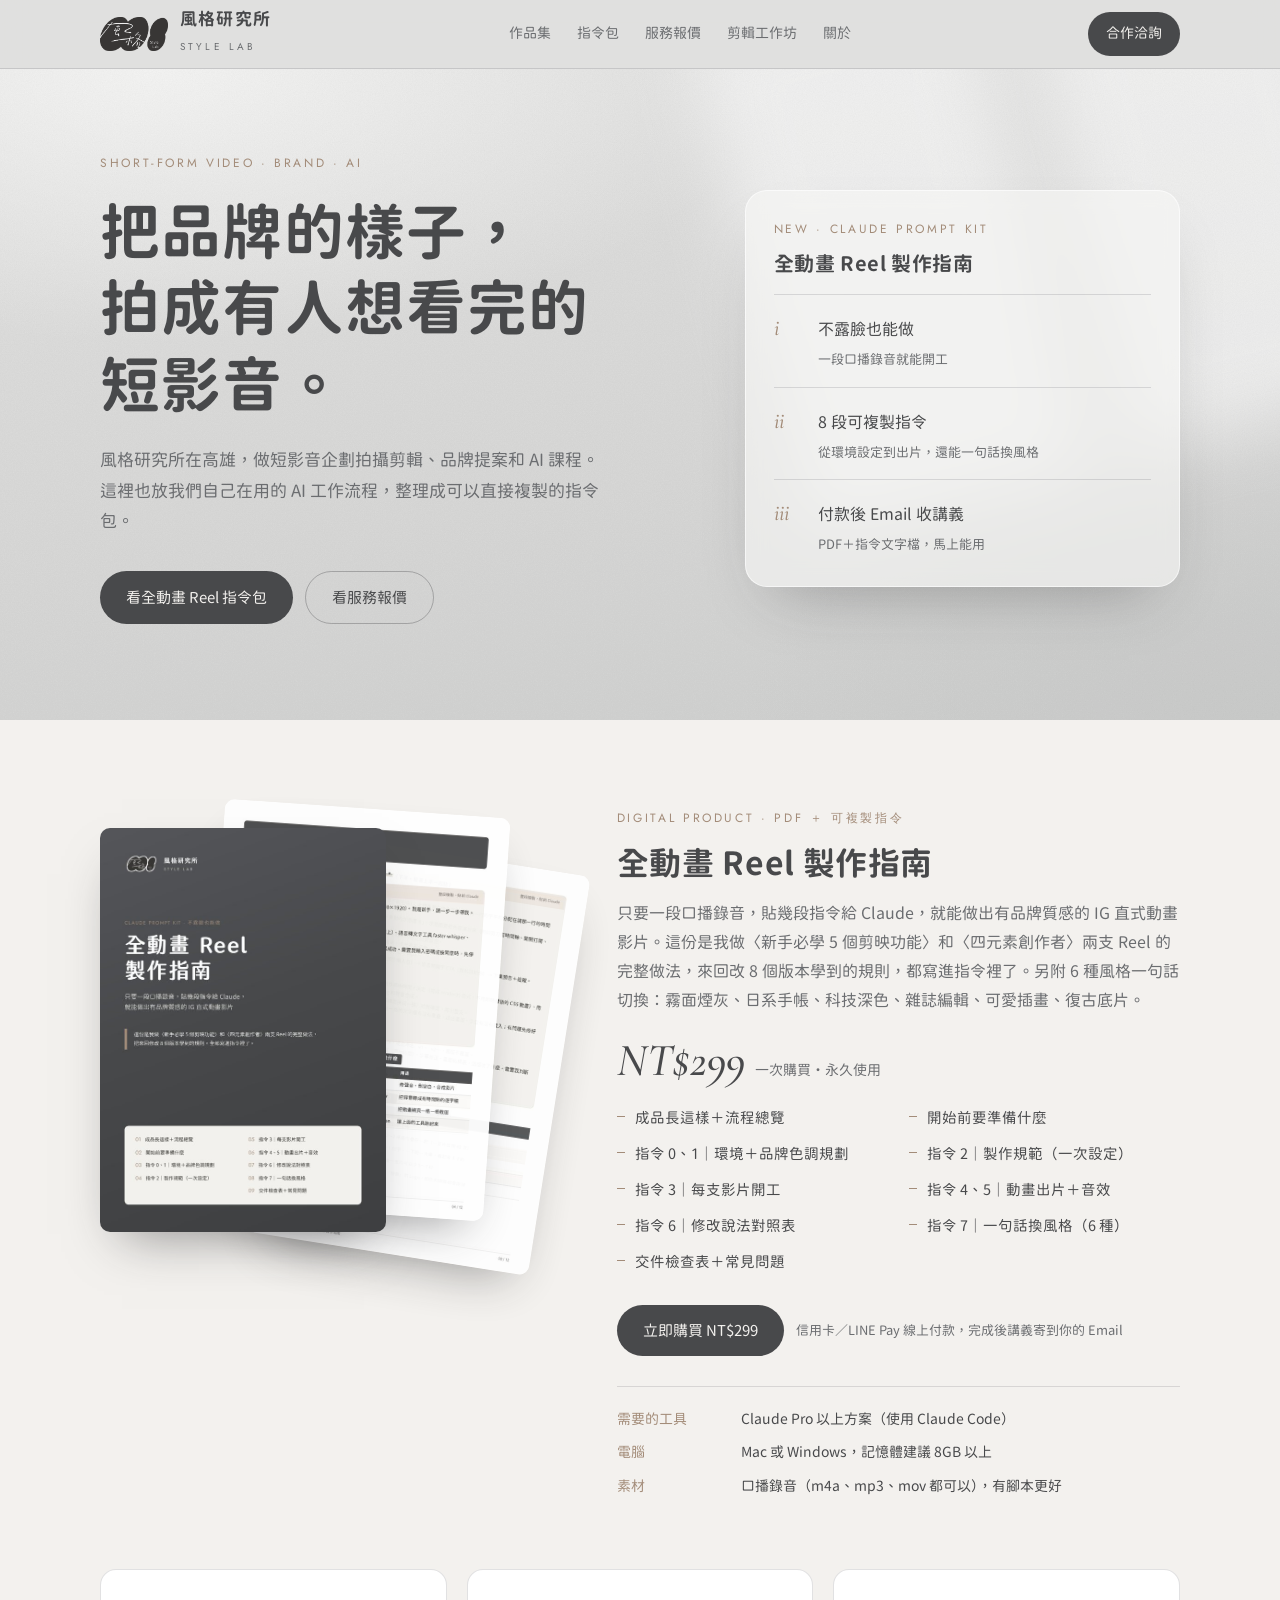
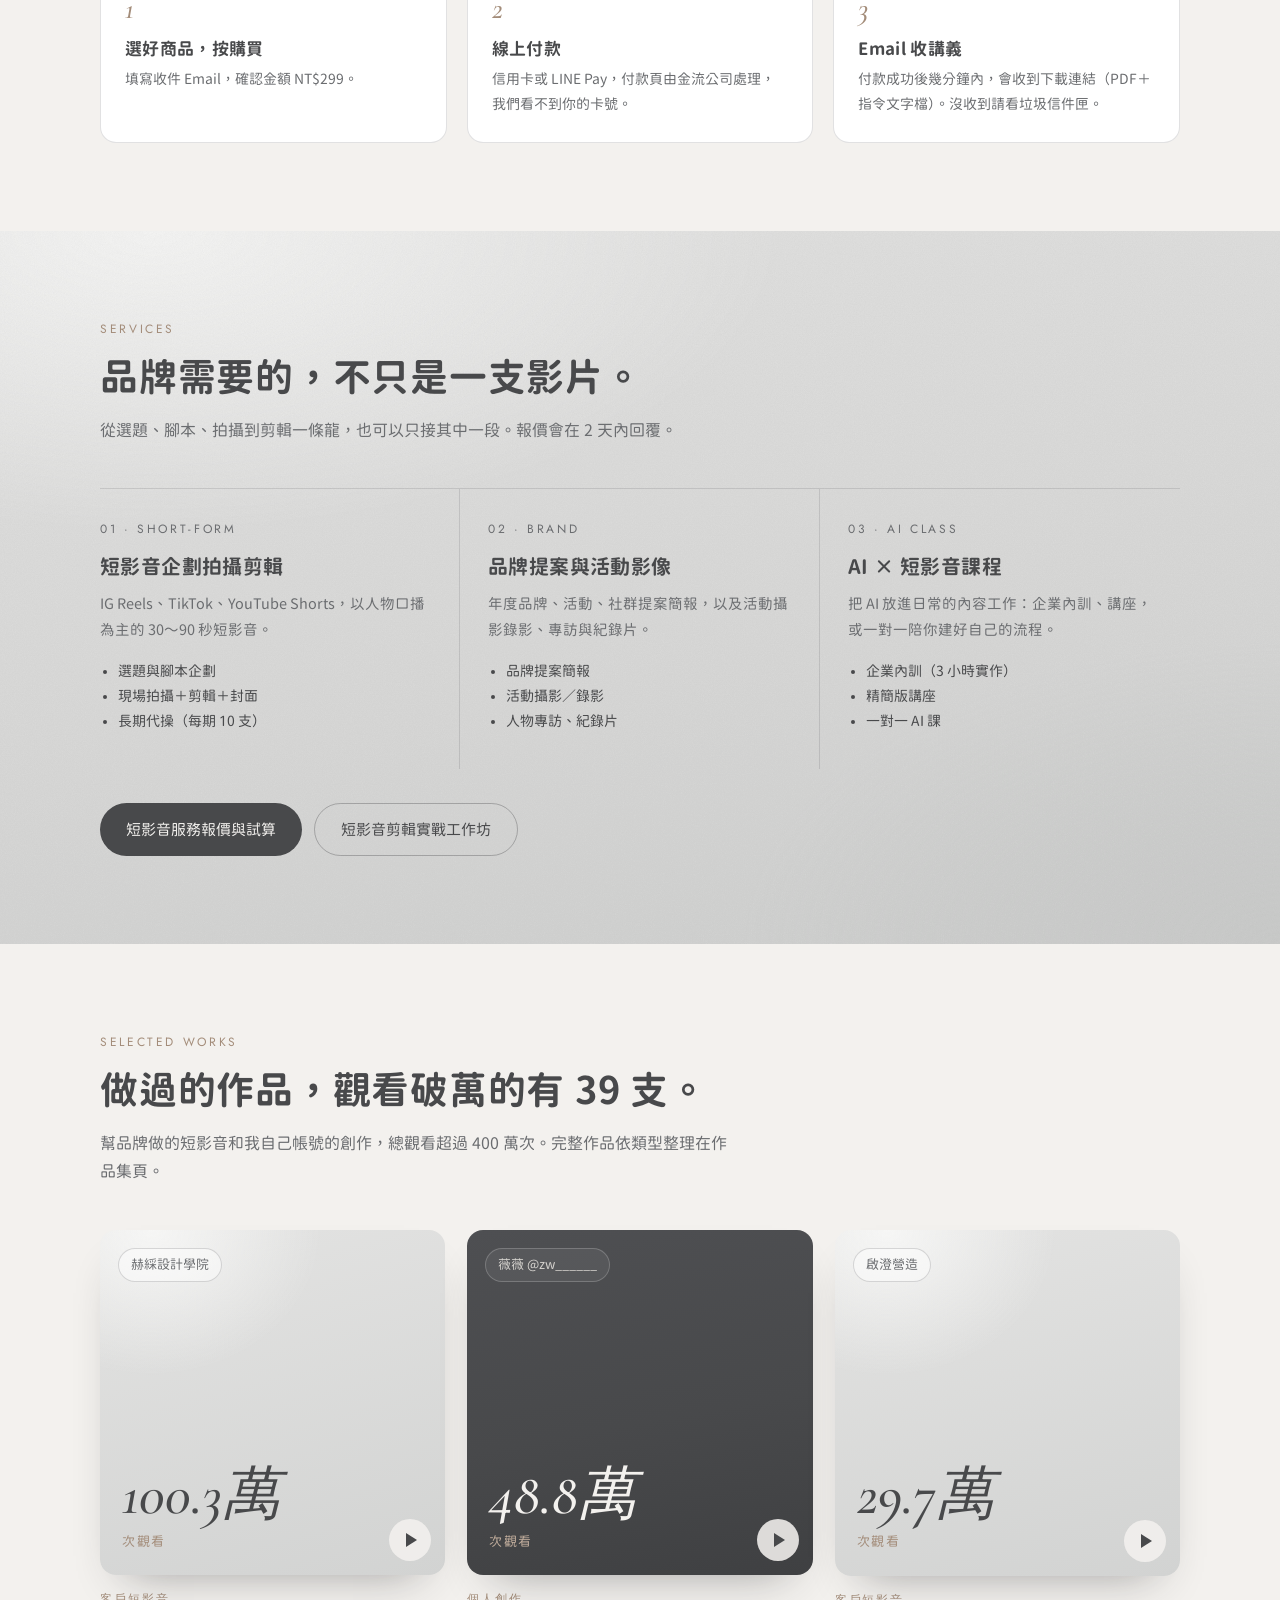
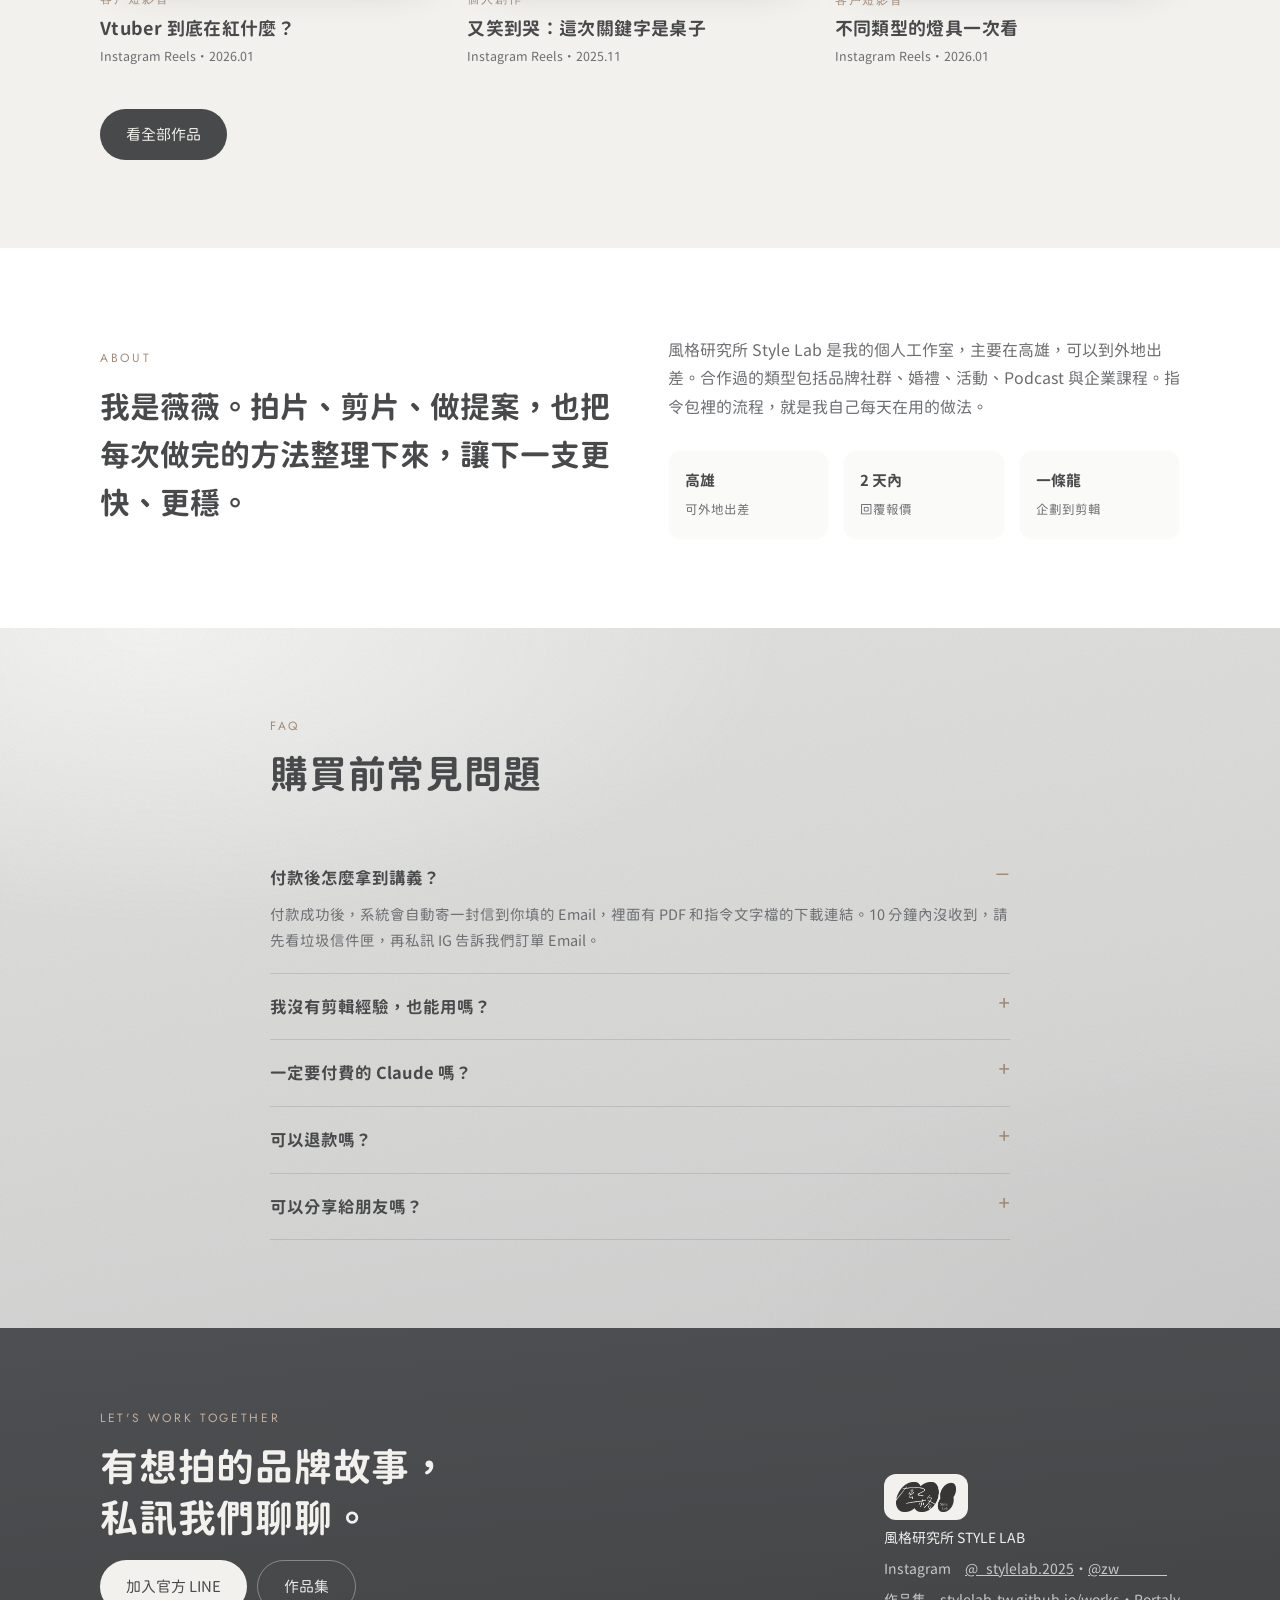
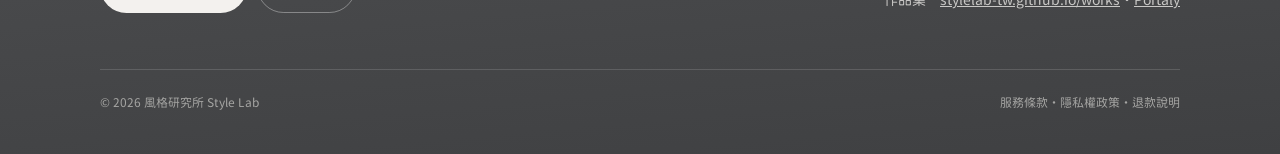
==== commit 1fc7e808: "作品集放上 IG 觀看破萬的 39 支作品 - 客戶短影音 28 支（轉發區）＋個人創作 11 支（@zw______），依觀看數排序 - 數字卡片顯示帳號與觀看數，點開在頁內播放 IG Reel -" ====
--- a/index.html
+++ b/index.html
@@ -122,21 +122,21 @@
     <div class="wrap">
       <div class="head">
         <div class="tag">Selected Works</div>
-        <h2>最近做的作品。</h2>
-        <p class="muted">短影音、動畫 Reels、品牌提案和課程，完整作品依類型整理在作品集頁。</p>
+        <h2>做過的作品，觀看破萬的有 39 支。</h2>
+        <p class="muted">幫品牌做的短影音和我自己帳號的創作，總觀看超過 400 萬次。完整作品依類型整理在作品集頁。</p>
       </div>
       <div class="works">
-        <a class="work" href="works.html#anim">
-          <div class="work-thumb"><img src="assets/w-jianying.jpg" alt="新手必學 5 個剪映功能 動畫 Reel 畫面" loading="lazy"><span class="play" aria-hidden="true"></span></div>
-          <div class="work-meta"><span class="work-cat">動畫 Reels</span><h3>新手必學 5 個剪映功能</h3><p>企劃・腳本・動畫・剪輯</p></div>
+        <a class="work" data-cat="short" href="https://www.instagram.com/reel/DTukTuBiZCP/" target="_blank" rel="noopener">
+          <div class="work-thumb stat"><span class="play" aria-hidden="true"></span><span class="acc">赫綵設計學院</span><b>100.3萬</b><i>次觀看</i></div>
+          <div class="work-meta"><span class="work-cat">客戶短影音</span><h3>Vtuber 到底在紅什麼？</h3><small>Instagram Reels・2026.01</small></div>
         </a>
-        <a class="work" href="works.html#anim">
-          <div class="work-thumb"><img src="assets/w-elements.jpg" alt="四元素創作者 動畫 Reel 畫面" loading="lazy"><span class="play" aria-hidden="true"></span></div>
-          <div class="work-meta"><span class="work-cat">動畫 Reels</span><h3>你是哪種元素的創作者？</h3><p>企劃・腳本・動畫・剪輯</p></div>
+        <a class="work" data-cat="personal" href="https://www.instagram.com/reel/DRct7eLE3vK/" target="_blank" rel="noopener">
+          <div class="work-thumb stat dark"><span class="play" aria-hidden="true"></span><span class="acc">薇薇 @zw______</span><b>48.8萬</b><i>次觀看</i></div>
+          <div class="work-meta"><span class="work-cat">個人創作</span><h3>又笑到哭：這次關鍵字是桌子</h3><small>Instagram Reels・2025.11</small></div>
         </a>
-        <a class="work" href="works.html#class">
-          <div class="work-thumb"><img src="assets/p-01.jpg" alt="全動畫 Reel 製作指南 封面" loading="lazy"></div>
-          <div class="work-meta"><span class="work-cat">AI 課程</span><h3>全動畫 Reel 製作指南</h3><p>教材設計・指令撰寫</p></div>
+        <a class="work" data-cat="short" href="https://www.instagram.com/reel/DT5BlGOguZn/" target="_blank" rel="noopener">
+          <div class="work-thumb stat"><span class="play" aria-hidden="true"></span><span class="acc">啟澄營造</span><b>29.7萬</b><i>次觀看</i></div>
+          <div class="work-meta"><span class="work-cat">客戶短影音</span><h3>不同類型的燈具一次看</h3><small>Instagram Reels・2026.01</small></div>
         </a>
       </div>
       <div class="works-more"><a class="btn btn-dark" href="works.html">看全部作品</a></div>
--- a/assets/style.css
+++ b/assets/style.css
@@ -303,3 +303,19 @@
 @media (max-width:860px){.works{grid-template-columns:repeat(2,minmax(0,1fr))}}
 @media (max-width:480px){.works{gap:22px 12px}.work-meta h3{font-size:16px}.work-thumb.type i{font-size:40px}.ph-badge{font-size:11px;padding:5px 8px}}
 footer .logo-chip{justify-self:start}
+/* 作品集：數字卡 */
+.work-thumb.stat{display:flex;flex-direction:column;justify-content:flex-end;padding:22px;background:
+  radial-gradient(70% 60% at 15% 0%,#F6F6F5 0%,rgba(246,246,245,0) 70%),linear-gradient(165deg,#E3E3E2,#D2D3D2)}
+.work-thumb.stat .acc{position:absolute;left:18px;top:18px;font-size:13px;color:var(--smoke);border:1px solid rgba(72,73,75,.2);border-radius:999px;padding:4px 12px;background:rgba(255,255,255,.45)}
+.work-thumb.stat b{font-family:var(--f-num);font-style:italic;font-weight:500;font-size:clamp(40px,5vw,58px);line-height:1;color:var(--charcoal)}
+.work-thumb.stat i{font-style:normal;font-size:13px;letter-spacing:.12em;color:var(--champ);margin-top:6px}
+.work-thumb.stat.dark{background:linear-gradient(170deg,#4E4F52,#48494B 55%,#3F4042)}
+.work-thumb.stat.dark b{color:#F3F1EE}.work-thumb.stat.dark .acc{color:#D5D2CE;border-color:rgba(255,255,255,.2);background:rgba(255,255,255,.06)}
+.work-thumb.stat.dark i{color:#C2AE9D}
+.works-facts{max-width:560px}
+@media (max-width:480px){.works-facts{grid-template-columns:1fr 1fr 1fr}.work-thumb.stat{padding:14px}.work-thumb.stat .acc{left:10px;top:10px;font-size:11px;padding:3px 8px}}
+.work-thumb.stat{aspect-ratio:1/1}
+.works-wide{grid-template-columns:repeat(4,minmax(0,1fr));gap:26px 18px}
+.works-wide .work-thumb.stat b{font-size:clamp(34px,3.6vw,48px)}
+@media (max-width:980px){.works-wide{grid-template-columns:repeat(3,minmax(0,1fr))}}
+@media (max-width:760px){.works-wide{grid-template-columns:repeat(2,minmax(0,1fr))}}
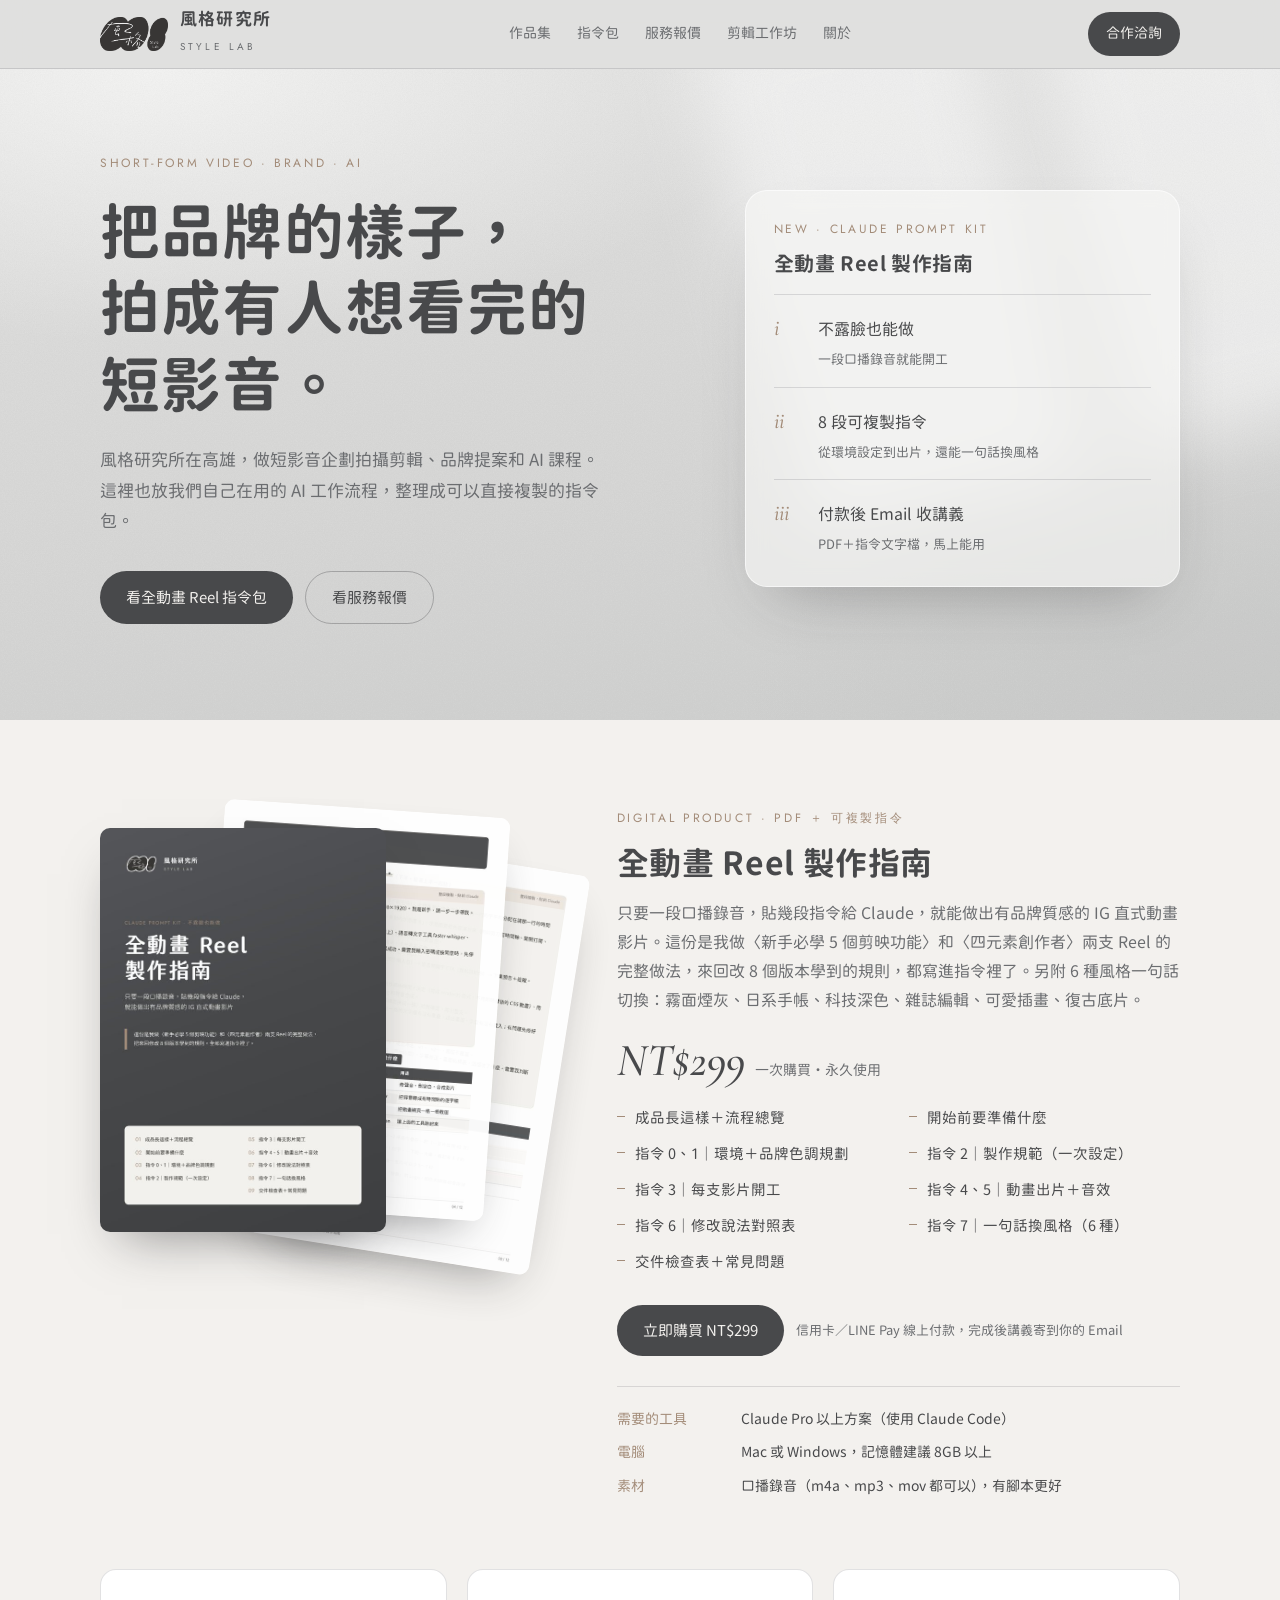
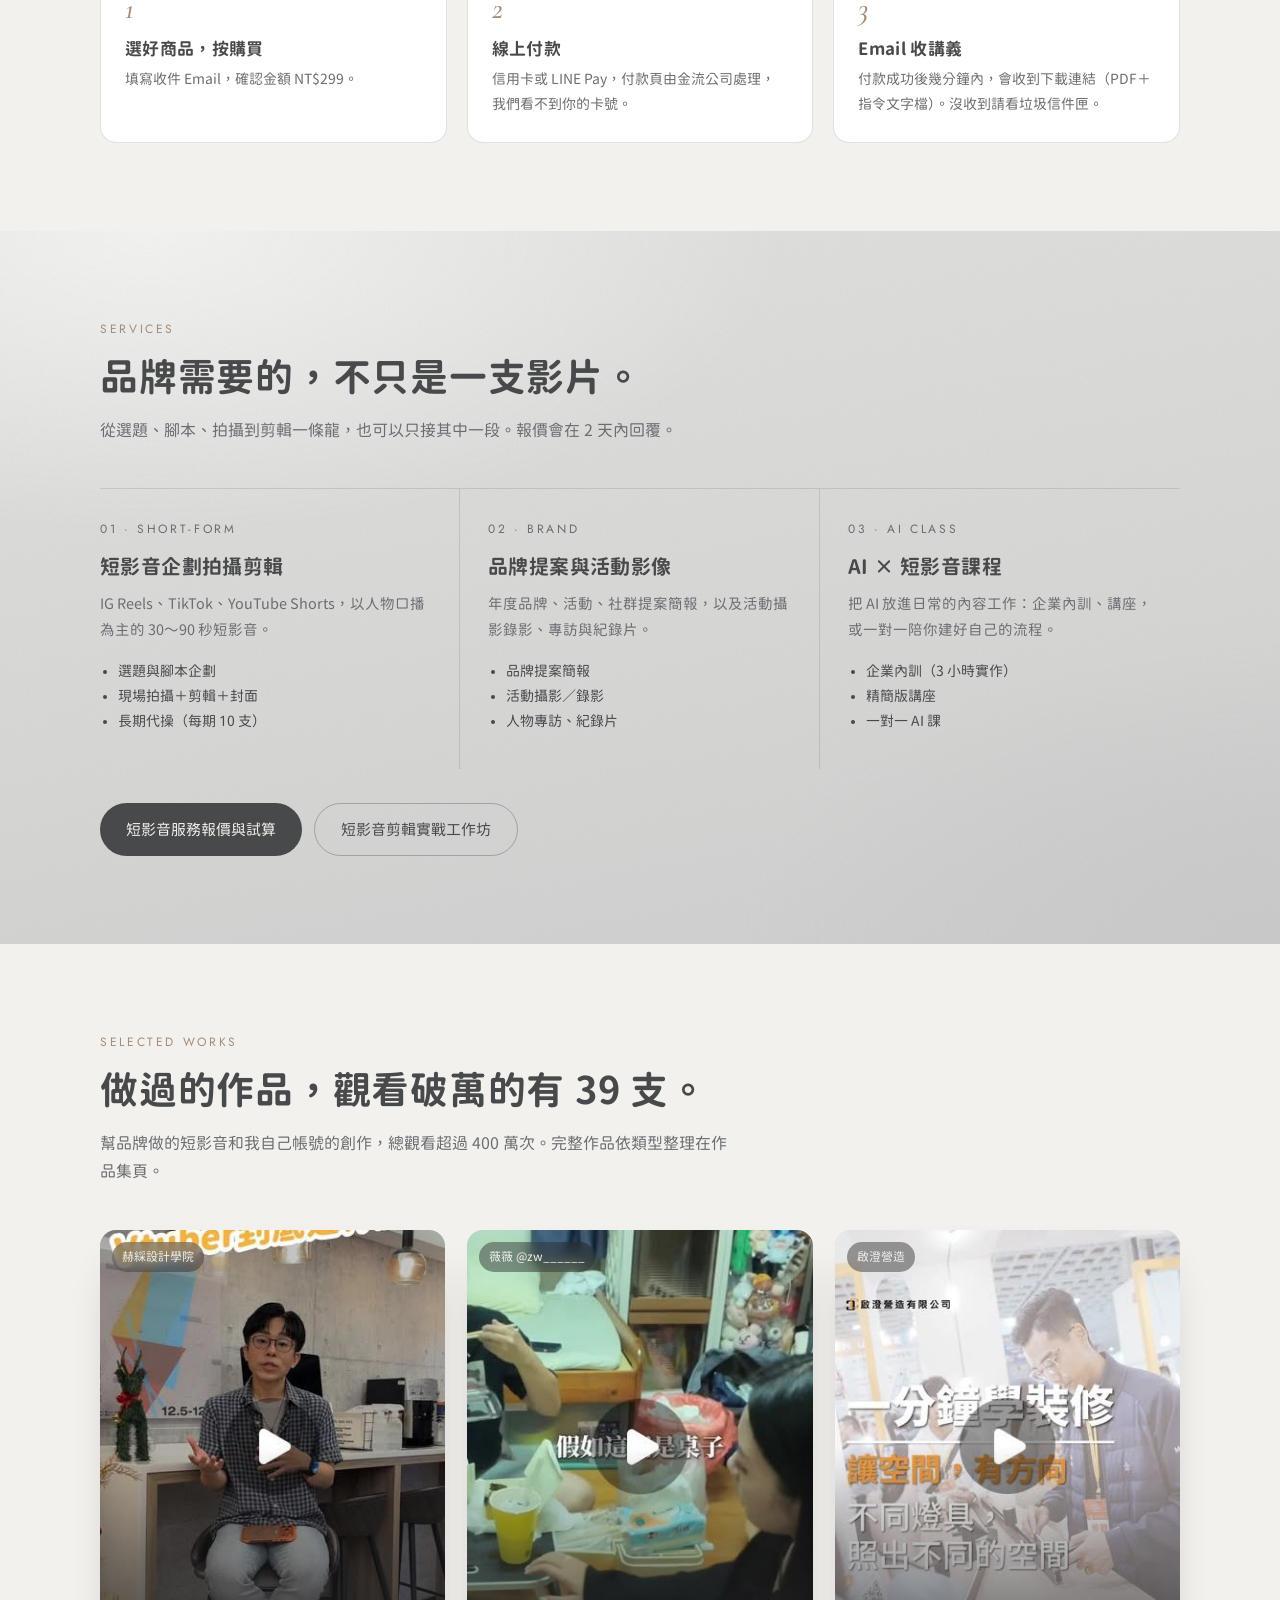
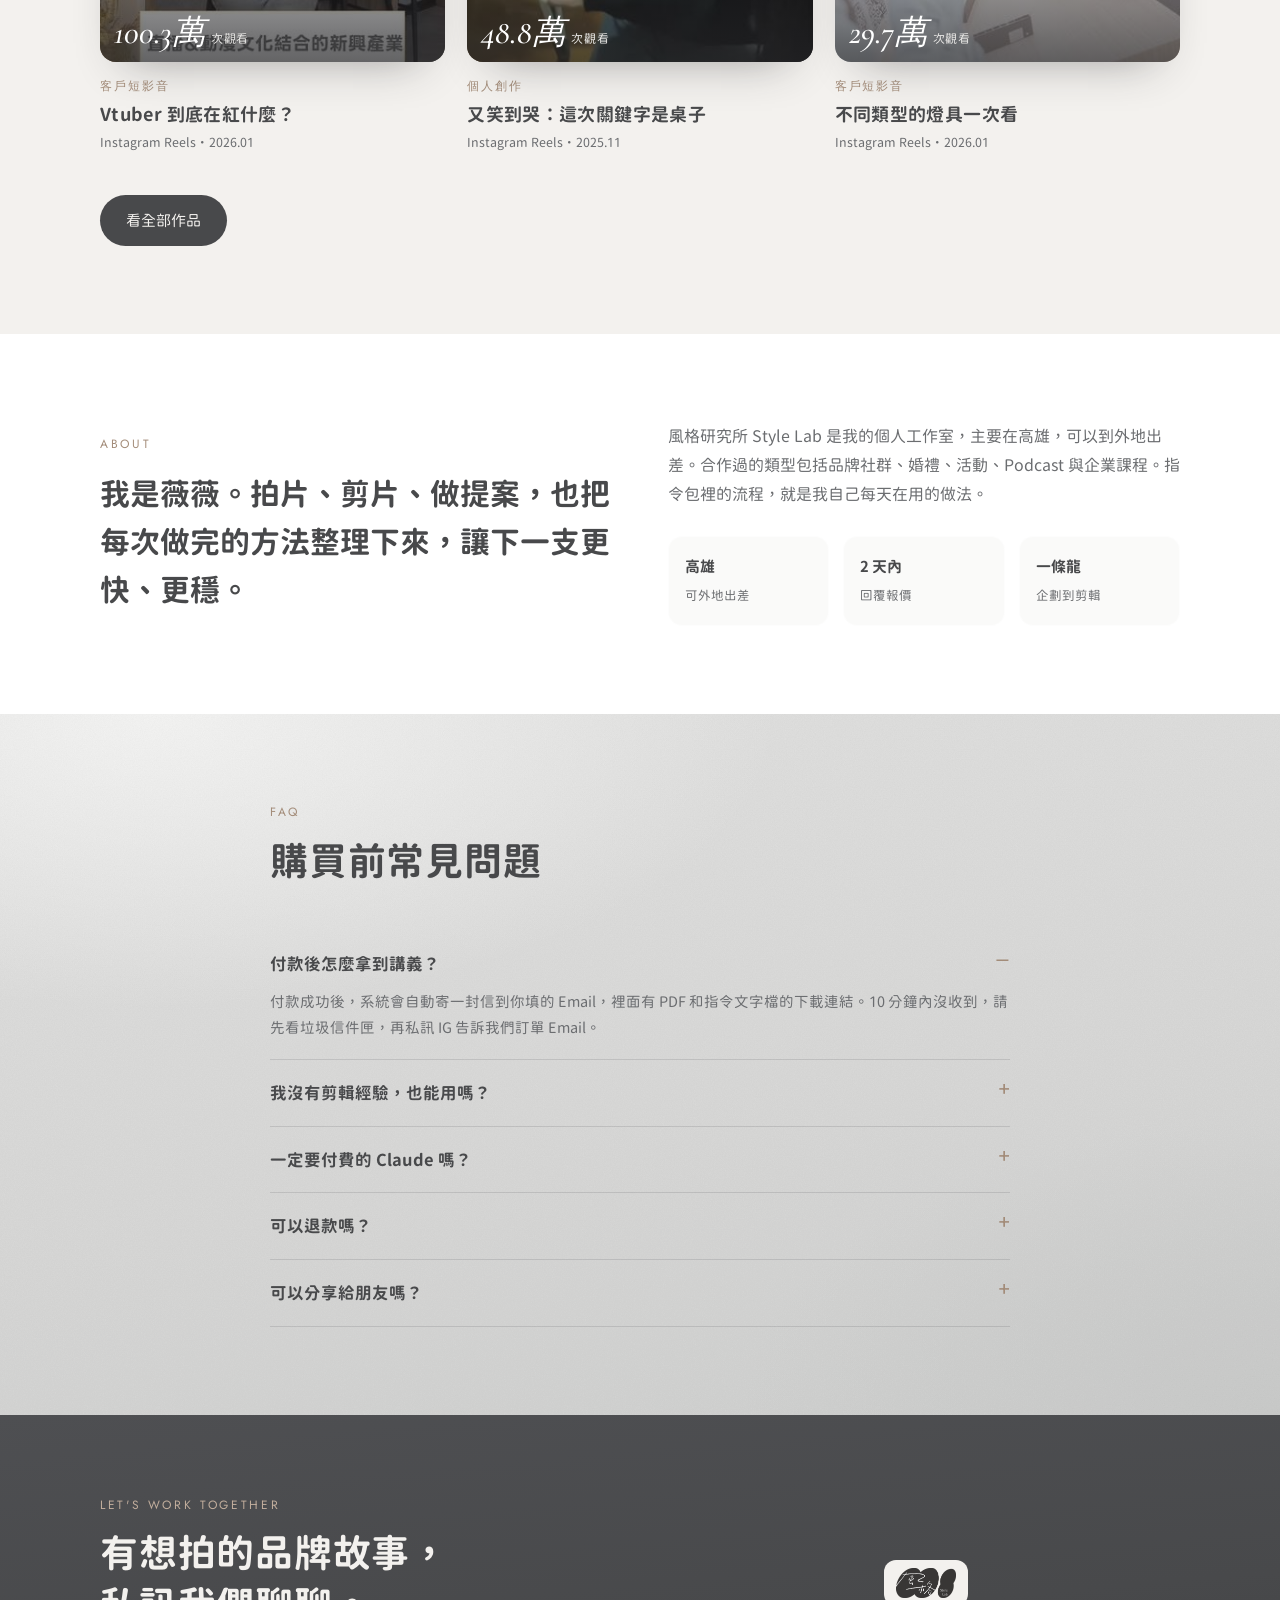
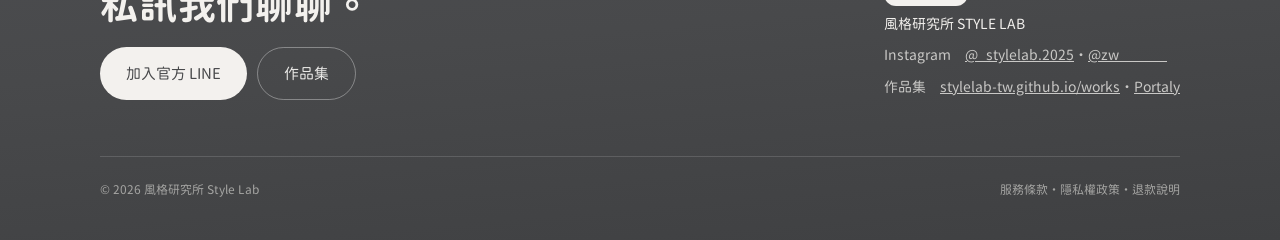
==== commit 94a56715: "作品卡片改用影片封面並疊上觀看數 Co-Authored-By: Claude Opus 5.5 <noreply@anthropic.com> Claude-Session: https://cla" ====
--- a/index.html
+++ b/index.html
@@ -127,15 +127,15 @@
       </div>
       <div class="works">
         <a class="work" data-cat="short" href="https://www.instagram.com/reel/DTukTuBiZCP/" target="_blank" rel="noopener">
-          <div class="work-thumb stat"><span class="play" aria-hidden="true"></span><span class="acc">赫綵設計學院</span><b>100.3萬</b><i>次觀看</i></div>
+          <div class="work-thumb cover"><img src="assets/covers/DTukTuBiZCP.jpg" alt="Vtuber 到底在紅什麼？ 影片畫面" loading="lazy"><span class="acc">赫綵設計學院</span><span class="views"><b>100.3萬</b>次觀看</span><span class="play" aria-hidden="true"></span></div>
           <div class="work-meta"><span class="work-cat">客戶短影音</span><h3>Vtuber 到底在紅什麼？</h3><small>Instagram Reels・2026.01</small></div>
         </a>
         <a class="work" data-cat="personal" href="https://www.instagram.com/reel/DRct7eLE3vK/" target="_blank" rel="noopener">
-          <div class="work-thumb stat dark"><span class="play" aria-hidden="true"></span><span class="acc">薇薇 @zw______</span><b>48.8萬</b><i>次觀看</i></div>
+          <div class="work-thumb cover"><img src="assets/covers/DRct7eLE3vK.jpg" alt="又笑到哭：這次關鍵字是桌子 影片畫面" loading="lazy"><span class="acc">薇薇 @zw______</span><span class="views"><b>48.8萬</b>次觀看</span><span class="play" aria-hidden="true"></span></div>
           <div class="work-meta"><span class="work-cat">個人創作</span><h3>又笑到哭：這次關鍵字是桌子</h3><small>Instagram Reels・2025.11</small></div>
         </a>
         <a class="work" data-cat="short" href="https://www.instagram.com/reel/DT5BlGOguZn/" target="_blank" rel="noopener">
-          <div class="work-thumb stat"><span class="play" aria-hidden="true"></span><span class="acc">啟澄營造</span><b>29.7萬</b><i>次觀看</i></div>
+          <div class="work-thumb cover"><img src="assets/covers/DT5BlGOguZn.jpg" alt="不同類型的燈具一次看 影片畫面" loading="lazy"><span class="acc">啟澄營造</span><span class="views"><b>29.7萬</b>次觀看</span><span class="play" aria-hidden="true"></span></div>
           <div class="work-meta"><span class="work-cat">客戶短影音</span><h3>不同類型的燈具一次看</h3><small>Instagram Reels・2026.01</small></div>
         </a>
       </div>
--- a/assets/style.css
+++ b/assets/style.css
@@ -319,3 +319,11 @@
 .works-wide .work-thumb.stat b{font-size:clamp(34px,3.6vw,48px)}
 @media (max-width:980px){.works-wide{grid-template-columns:repeat(3,minmax(0,1fr))}}
 @media (max-width:760px){.works-wide{grid-template-columns:repeat(2,minmax(0,1fr))}}
+/* 作品集：影片封面卡 */
+.work-thumb.cover::after{content:"";position:absolute;inset:0;background:linear-gradient(180deg,rgba(40,40,42,0) 50%,rgba(40,40,42,.72) 100%);pointer-events:none}
+.work-thumb.cover .acc{position:absolute;left:12px;top:12px;z-index:2;font-size:12px;color:#F3F1EE;border-radius:999px;padding:4px 10px;background:rgba(40,40,42,.45);backdrop-filter:blur(6px)}
+.work-thumb.cover .views{position:absolute;left:14px;bottom:12px;z-index:2;display:flex;align-items:baseline;gap:6px;font-size:12px;color:#E9E8E6;letter-spacing:.06em}
+.work-thumb.cover .views b{font-family:var(--f-num);font-style:italic;font-weight:500;font-size:clamp(26px,2.6vw,34px);line-height:1;color:#fff;letter-spacing:0}
+.work-thumb.cover .play{z-index:2}
+@media (max-width:480px){.work-thumb.cover .views b{font-size:24px}.work-thumb.cover .acc{font-size:10.5px;left:8px;top:8px;padding:3px 7px}.play{width:34px;height:34px;right:10px;bottom:10px}}
+.work-thumb.cover .play{display:none}
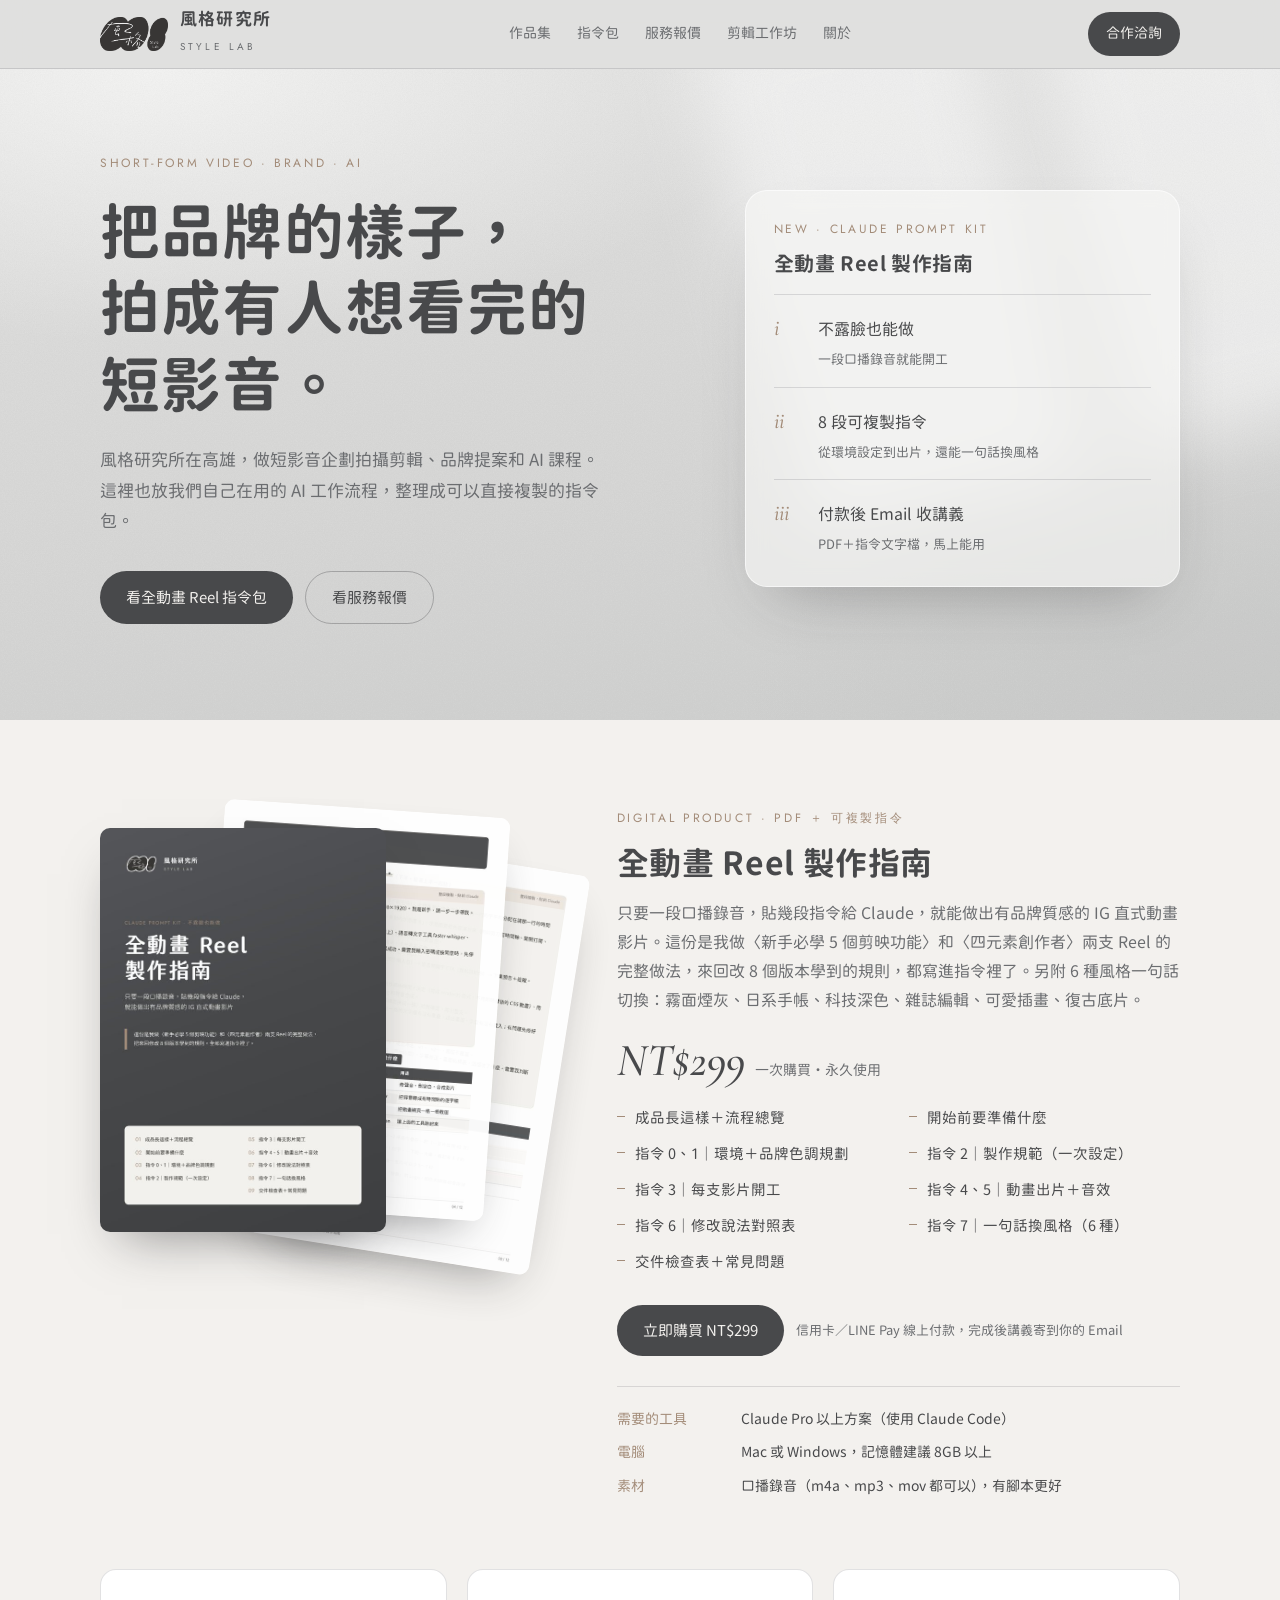
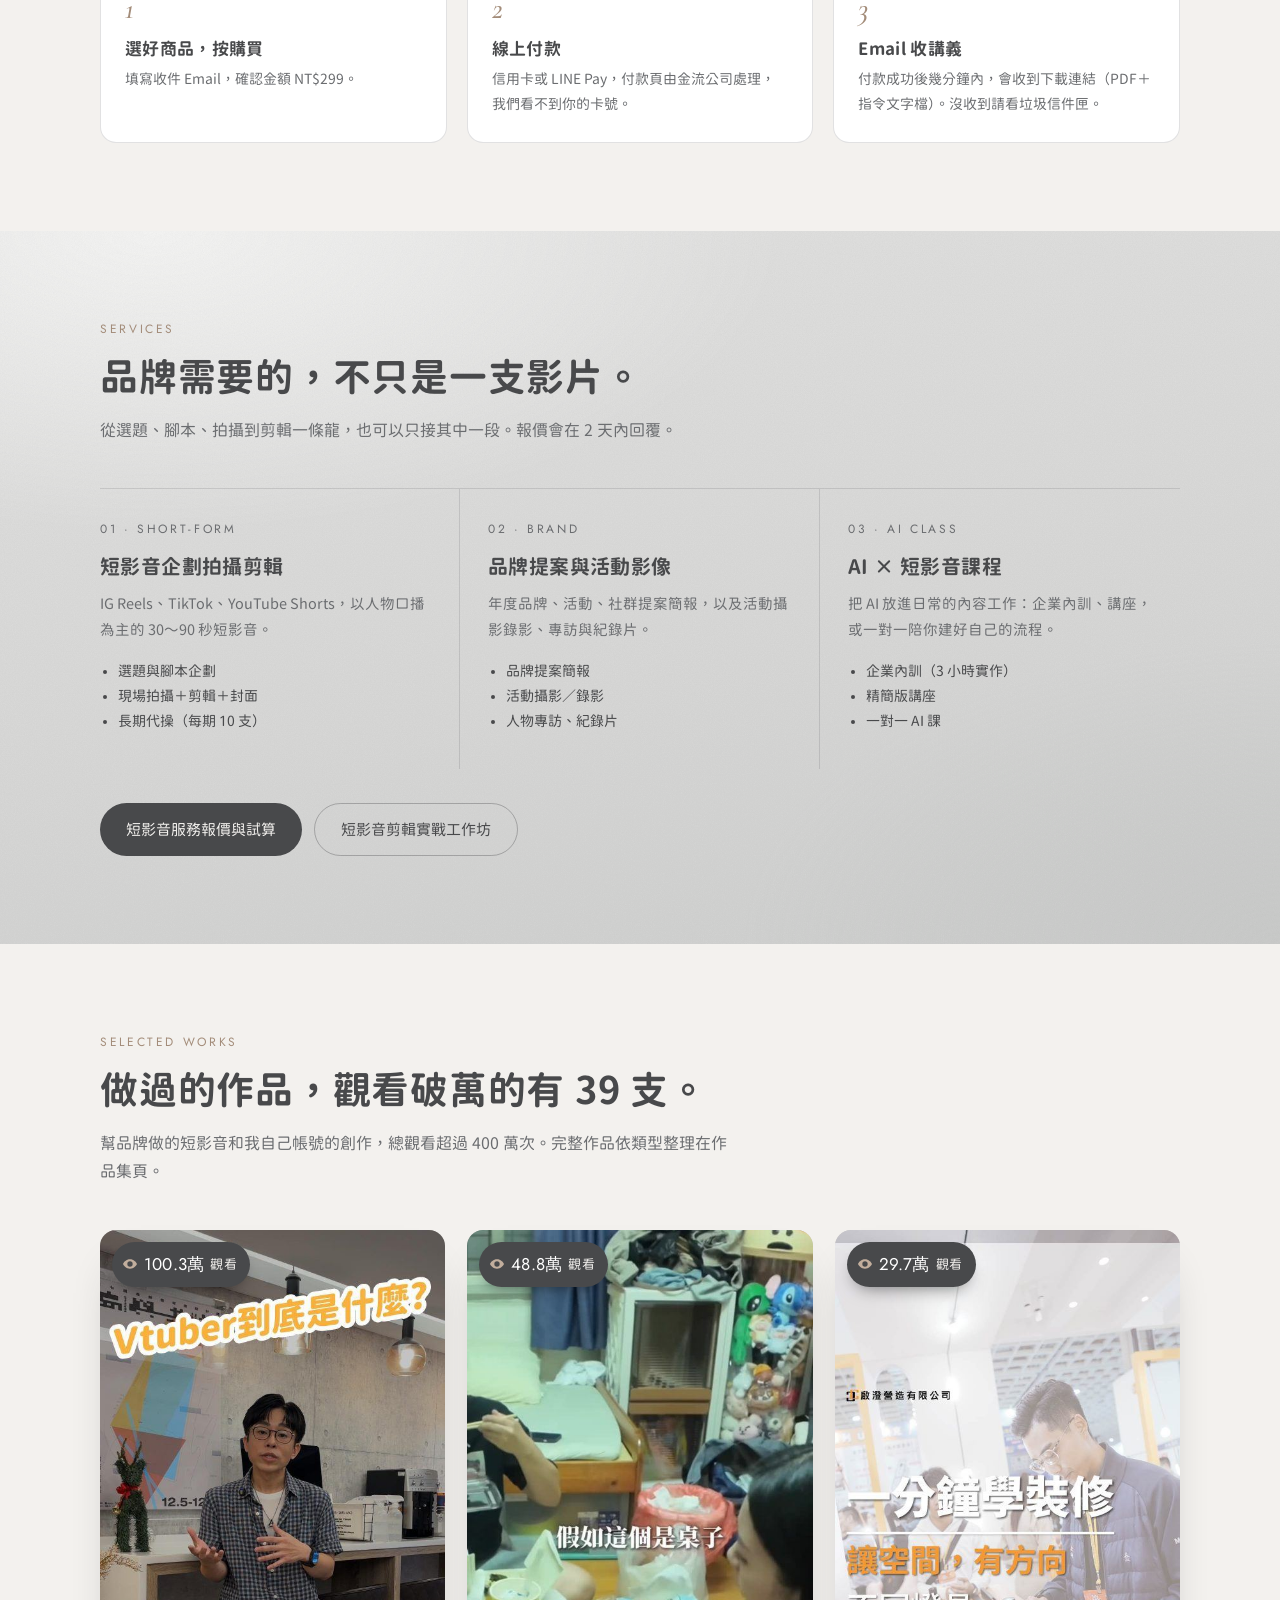
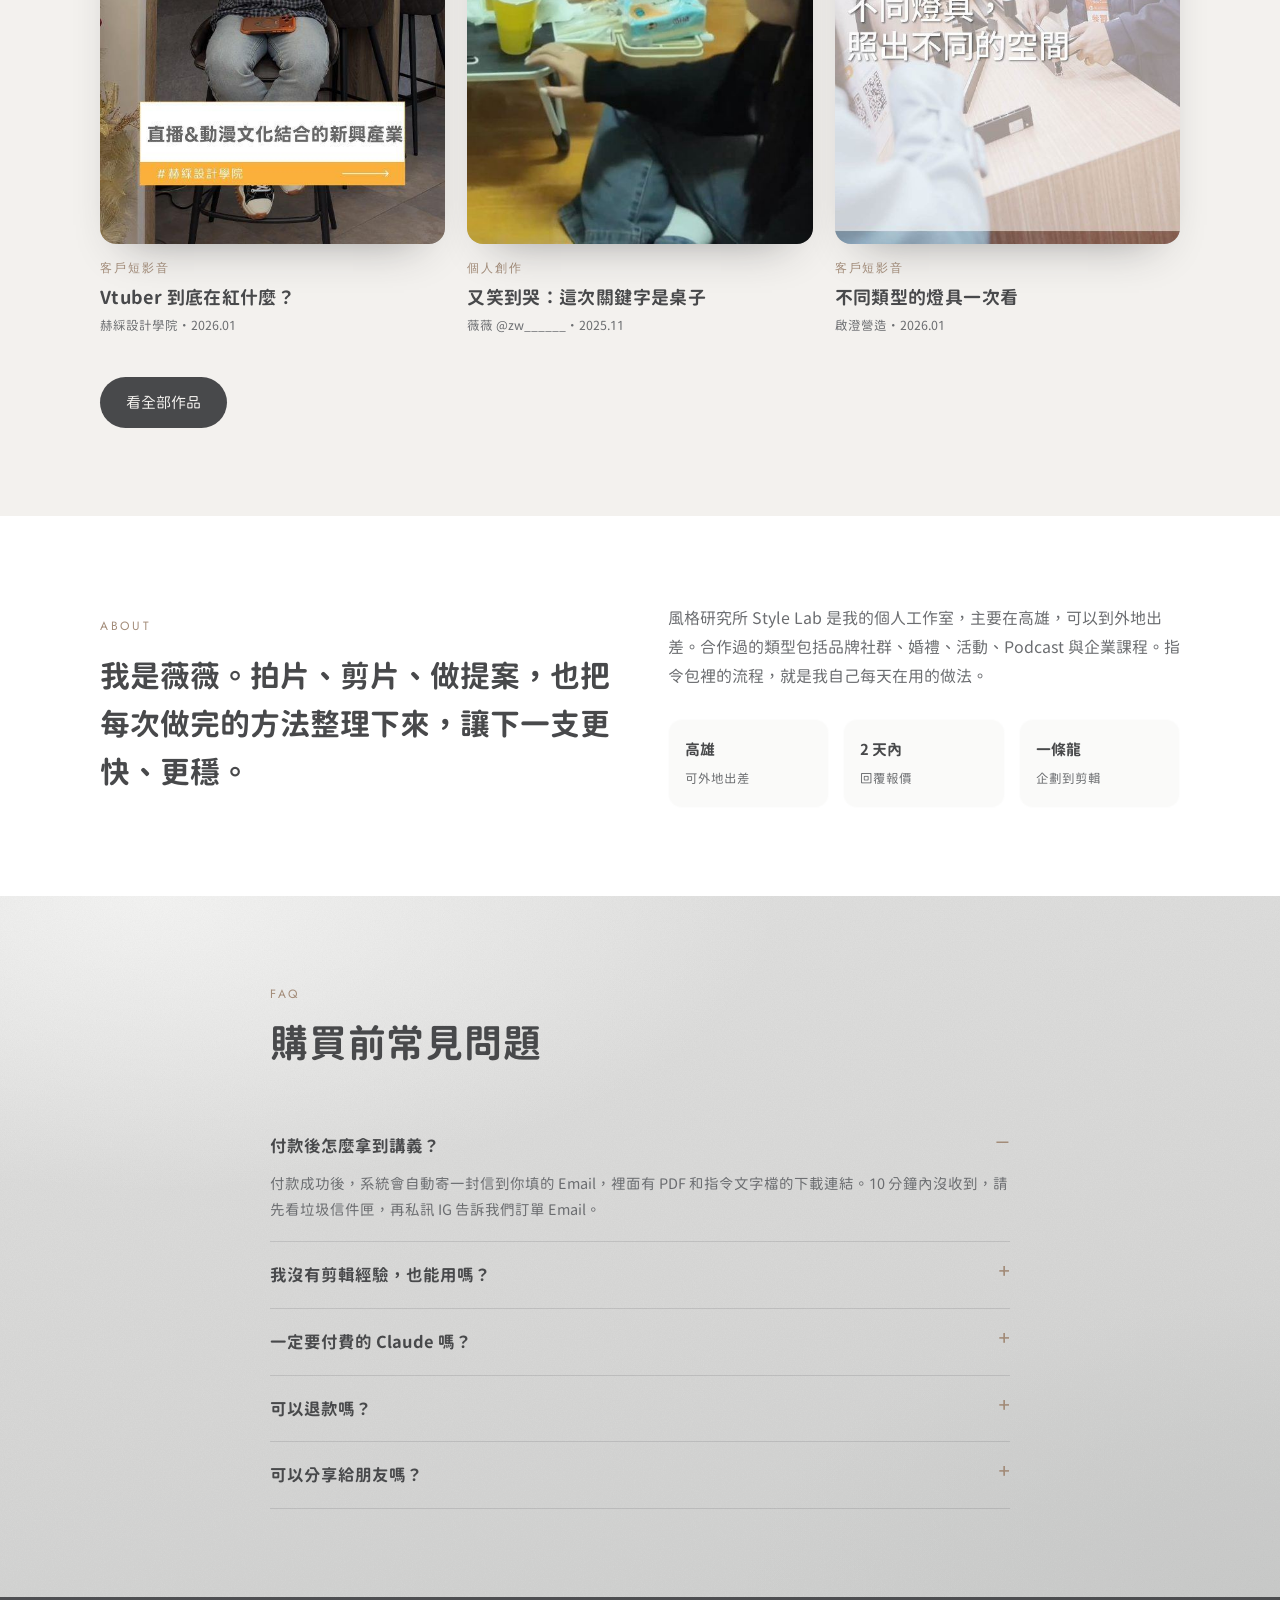
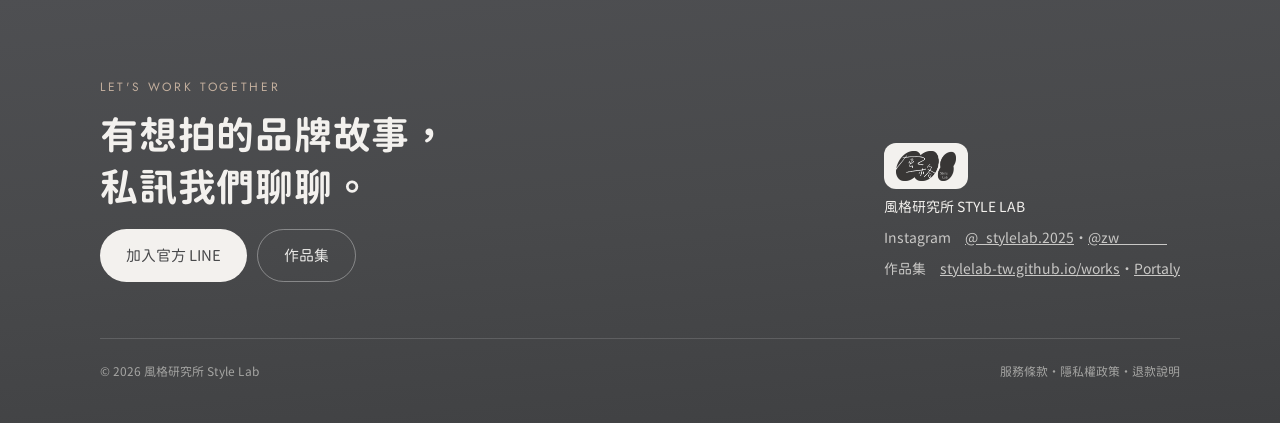
==== commit a41c9258: "作品卡片改用完整 9:16 封面、觀看數改成標籤；zack 帳號顯示為阿佑 Co-Authored-By: Claude Opus 5.5 <noreply@anthropic.com> Claude" ====
--- a/index.html
+++ b/index.html
@@ -127,16 +127,16 @@
       </div>
       <div class="works">
         <a class="work" data-cat="short" href="https://www.instagram.com/reel/DTukTuBiZCP/" target="_blank" rel="noopener">
-          <div class="work-thumb cover"><img src="assets/covers/DTukTuBiZCP.jpg" alt="Vtuber 到底在紅什麼？ 影片畫面" loading="lazy"><span class="acc">赫綵設計學院</span><span class="views"><b>100.3萬</b>次觀看</span><span class="play" aria-hidden="true"></span></div>
-          <div class="work-meta"><span class="work-cat">客戶短影音</span><h3>Vtuber 到底在紅什麼？</h3><small>Instagram Reels・2026.01</small></div>
+          <div class="work-thumb cover"><img src="assets/covers/DTukTuBiZCP.jpg" alt="Vtuber 到底在紅什麼？ 影片封面" loading="lazy"><span class="views-tag"><svg viewBox="0 0 24 24" width="16" height="16" aria-hidden="true"><path d="M12 5C6.5 5 2.7 9.2 1.5 12c1.2 2.8 5 7 10.5 7s9.3-4.2 10.5-7C21.3 9.2 17.5 5 12 5zm0 11a4 4 0 110-8 4 4 0 010 8z" fill="currentColor"/></svg><b>100.3萬</b>觀看</span></div>
+          <div class="work-meta"><span class="work-cat">客戶短影音</span><h3>Vtuber 到底在紅什麼？</h3><small>赫綵設計學院・2026.01</small></div>
         </a>
         <a class="work" data-cat="personal" href="https://www.instagram.com/reel/DRct7eLE3vK/" target="_blank" rel="noopener">
-          <div class="work-thumb cover"><img src="assets/covers/DRct7eLE3vK.jpg" alt="又笑到哭：這次關鍵字是桌子 影片畫面" loading="lazy"><span class="acc">薇薇 @zw______</span><span class="views"><b>48.8萬</b>次觀看</span><span class="play" aria-hidden="true"></span></div>
-          <div class="work-meta"><span class="work-cat">個人創作</span><h3>又笑到哭：這次關鍵字是桌子</h3><small>Instagram Reels・2025.11</small></div>
+          <div class="work-thumb cover"><img src="assets/covers/DRct7eLE3vK.jpg" alt="又笑到哭：這次關鍵字是桌子 影片封面" loading="lazy"><span class="views-tag"><svg viewBox="0 0 24 24" width="16" height="16" aria-hidden="true"><path d="M12 5C6.5 5 2.7 9.2 1.5 12c1.2 2.8 5 7 10.5 7s9.3-4.2 10.5-7C21.3 9.2 17.5 5 12 5zm0 11a4 4 0 110-8 4 4 0 010 8z" fill="currentColor"/></svg><b>48.8萬</b>觀看</span></div>
+          <div class="work-meta"><span class="work-cat">個人創作</span><h3>又笑到哭：這次關鍵字是桌子</h3><small>薇薇 @zw______・2025.11</small></div>
         </a>
         <a class="work" data-cat="short" href="https://www.instagram.com/reel/DT5BlGOguZn/" target="_blank" rel="noopener">
-          <div class="work-thumb cover"><img src="assets/covers/DT5BlGOguZn.jpg" alt="不同類型的燈具一次看 影片畫面" loading="lazy"><span class="acc">啟澄營造</span><span class="views"><b>29.7萬</b>次觀看</span><span class="play" aria-hidden="true"></span></div>
-          <div class="work-meta"><span class="work-cat">客戶短影音</span><h3>不同類型的燈具一次看</h3><small>Instagram Reels・2026.01</small></div>
+          <div class="work-thumb cover"><img src="assets/covers/DT5BlGOguZn.jpg" alt="不同類型的燈具一次看 影片封面" loading="lazy"><span class="views-tag"><svg viewBox="0 0 24 24" width="16" height="16" aria-hidden="true"><path d="M12 5C6.5 5 2.7 9.2 1.5 12c1.2 2.8 5 7 10.5 7s9.3-4.2 10.5-7C21.3 9.2 17.5 5 12 5zm0 11a4 4 0 110-8 4 4 0 010 8z" fill="currentColor"/></svg><b>29.7萬</b>觀看</span></div>
+          <div class="work-meta"><span class="work-cat">客戶短影音</span><h3>不同類型的燈具一次看</h3><small>啟澄營造・2026.01</small></div>
         </a>
       </div>
       <div class="works-more"><a class="btn btn-dark" href="works.html">看全部作品</a></div>
--- a/assets/style.css
+++ b/assets/style.css
@@ -327,3 +327,10 @@
 .work-thumb.cover .play{z-index:2}
 @media (max-width:480px){.work-thumb.cover .views b{font-size:24px}.work-thumb.cover .acc{font-size:10.5px;left:8px;top:8px;padding:3px 7px}.play{width:34px;height:34px;right:10px;bottom:10px}}
 .work-thumb.cover .play{display:none}
+/* 11/24 v3：完整 9:16 封面＋觀看數標籤 */
+.works .work-thumb{aspect-ratio:9/16}
+.work-thumb.cover::after{display:none}
+.views-tag{position:absolute;left:12px;top:12px;z-index:2;display:inline-flex;align-items:center;gap:6px;padding:7px 13px 7px 10px;border-radius:999px;background:var(--charcoal);color:#F3F1EE;font-size:13px;letter-spacing:.04em;box-shadow:0 8px 18px -8px rgba(0,0,0,.55)}
+.views-tag svg{color:#C2AE9D}
+.views-tag b{font-family:var(--f-tag);font-weight:500;font-size:17px;letter-spacing:.01em;color:#fff}
+@media (max-width:480px){.views-tag{left:8px;top:8px;padding:5px 10px 5px 8px;font-size:11px;gap:4px}.views-tag b{font-size:14px}.views-tag svg{width:13px;height:13px}}
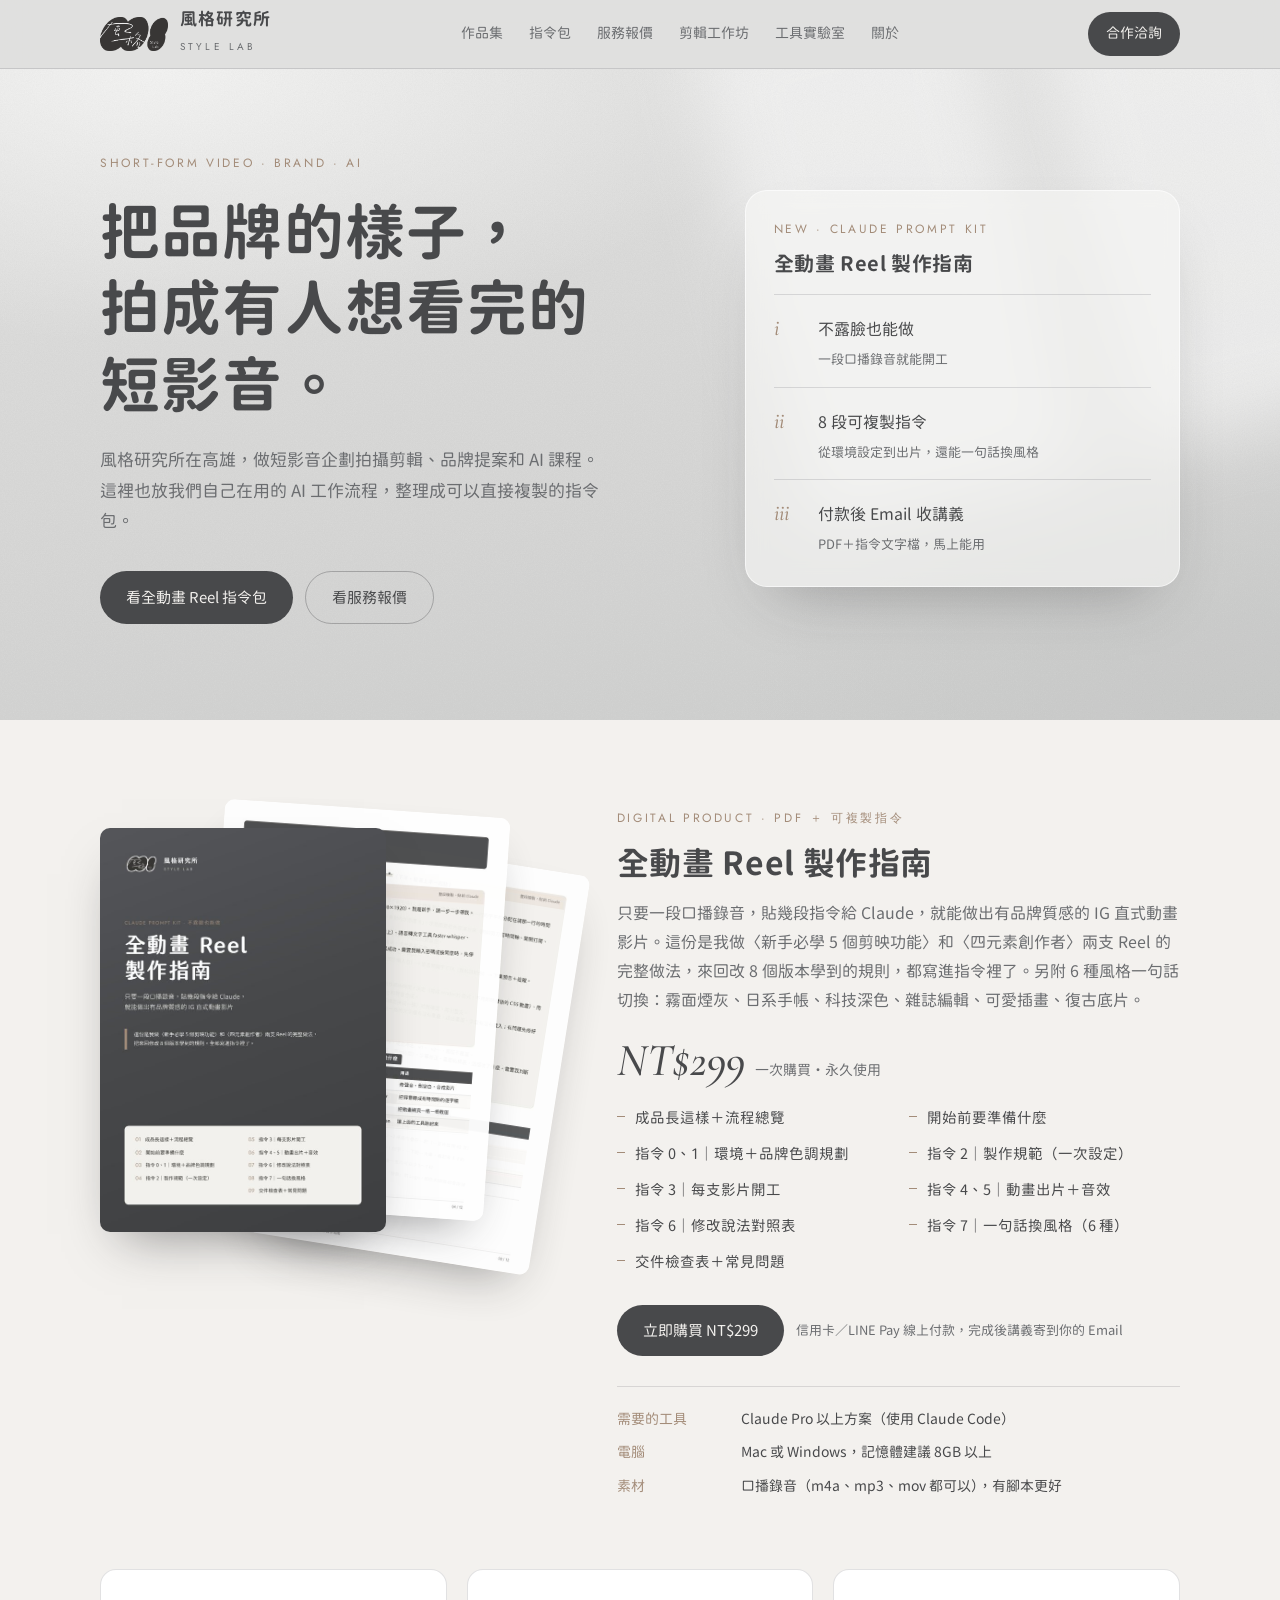
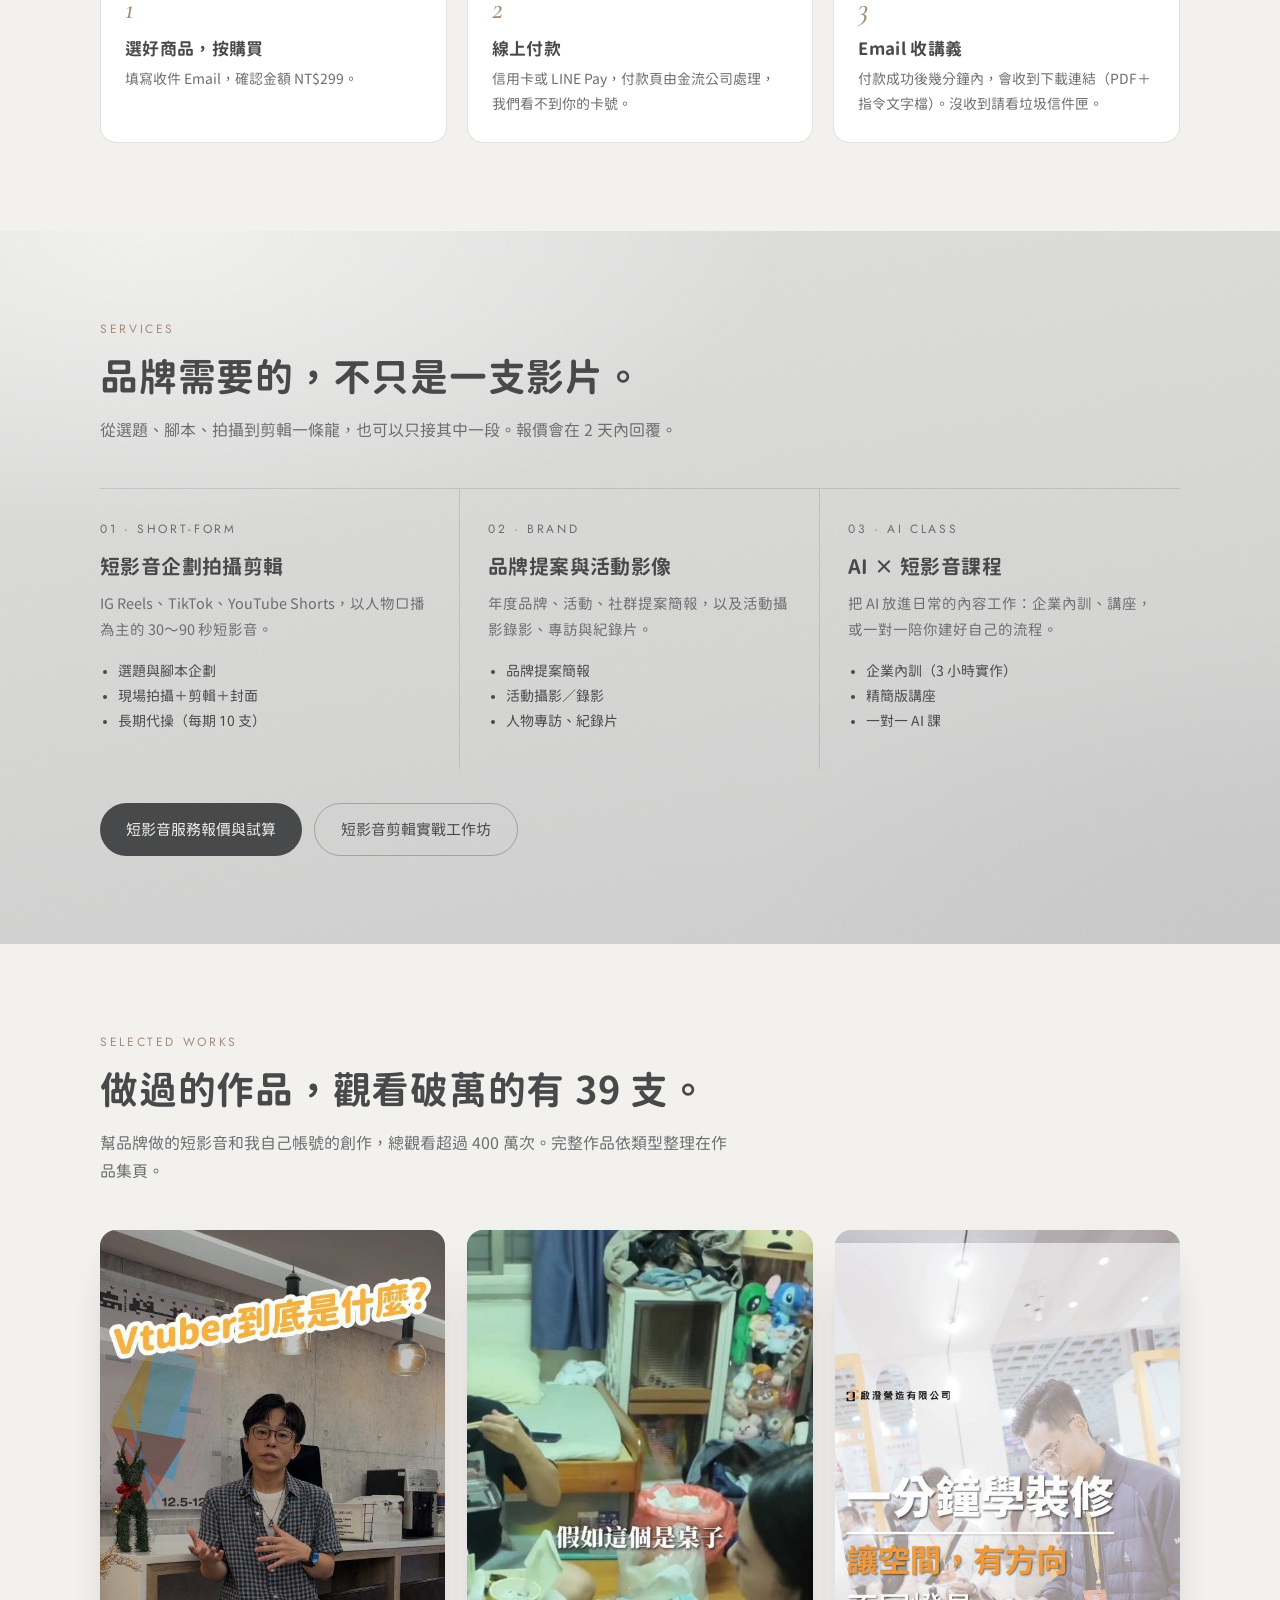
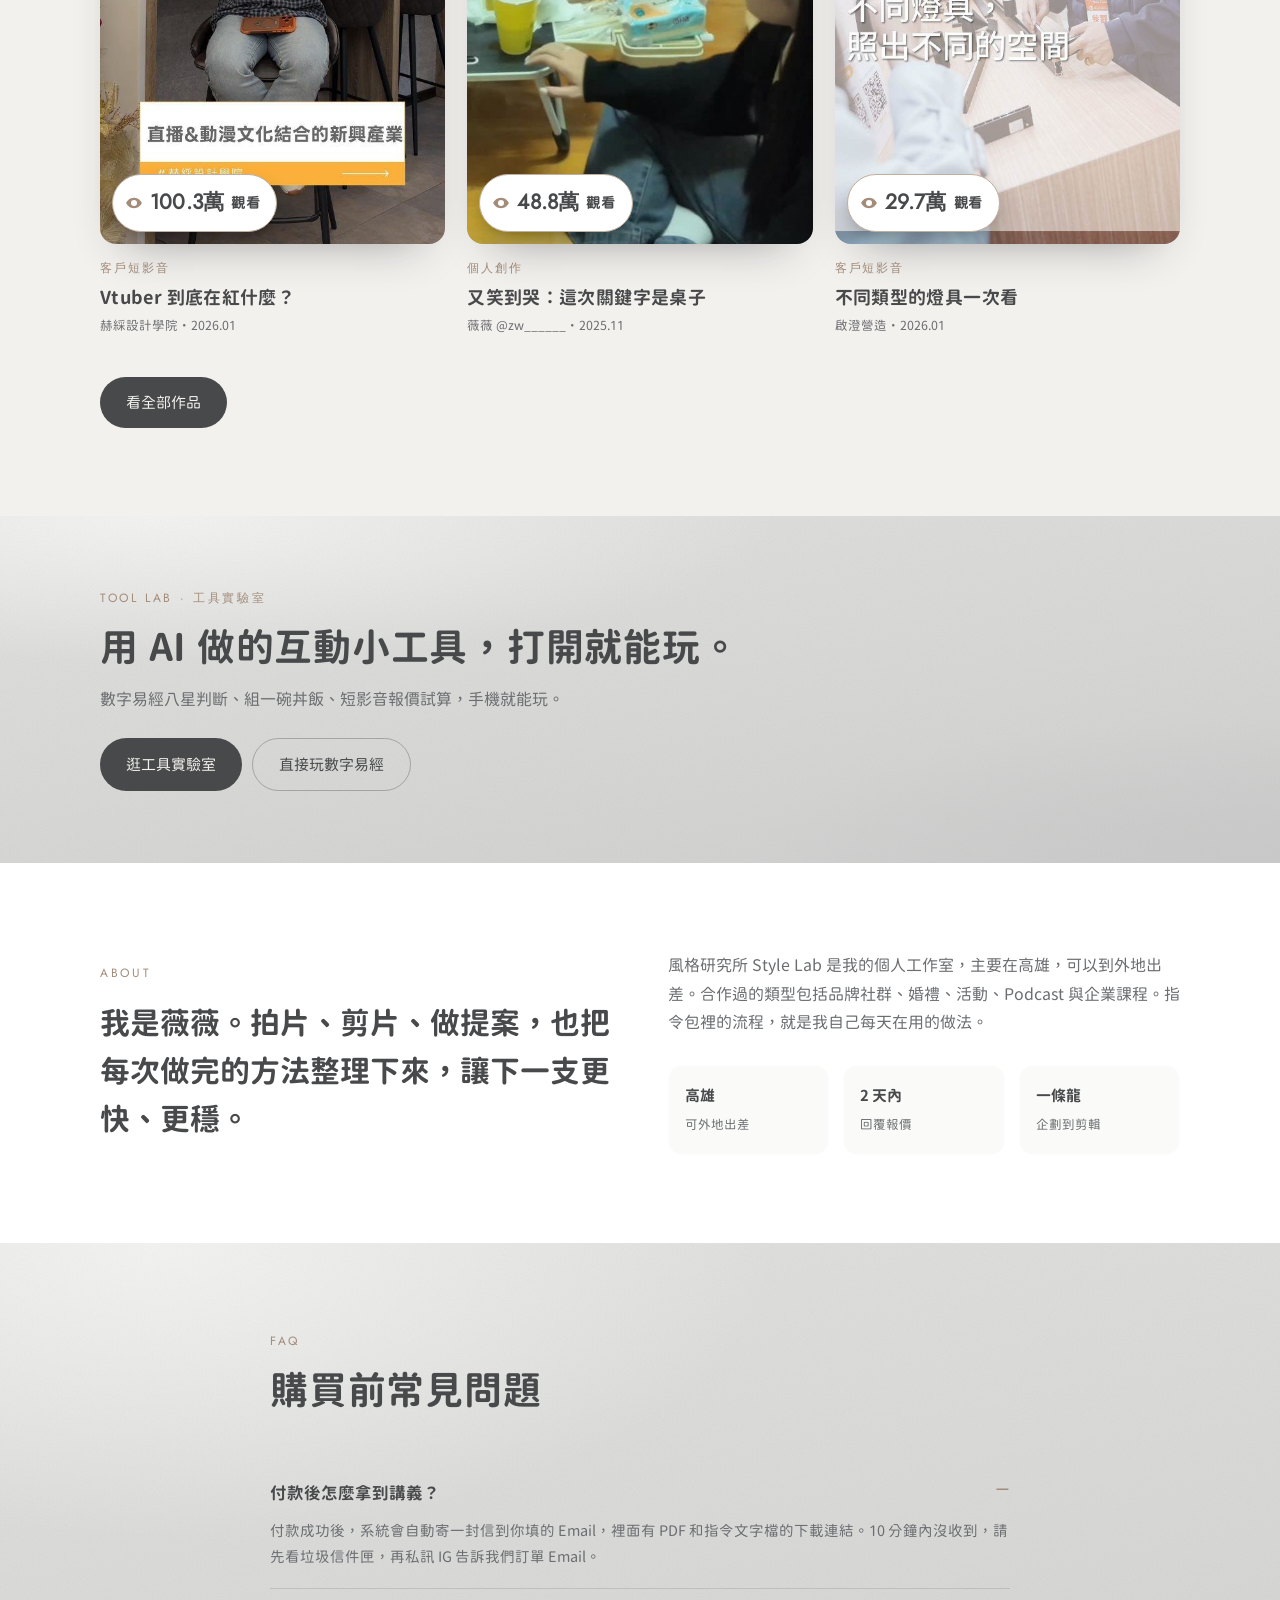
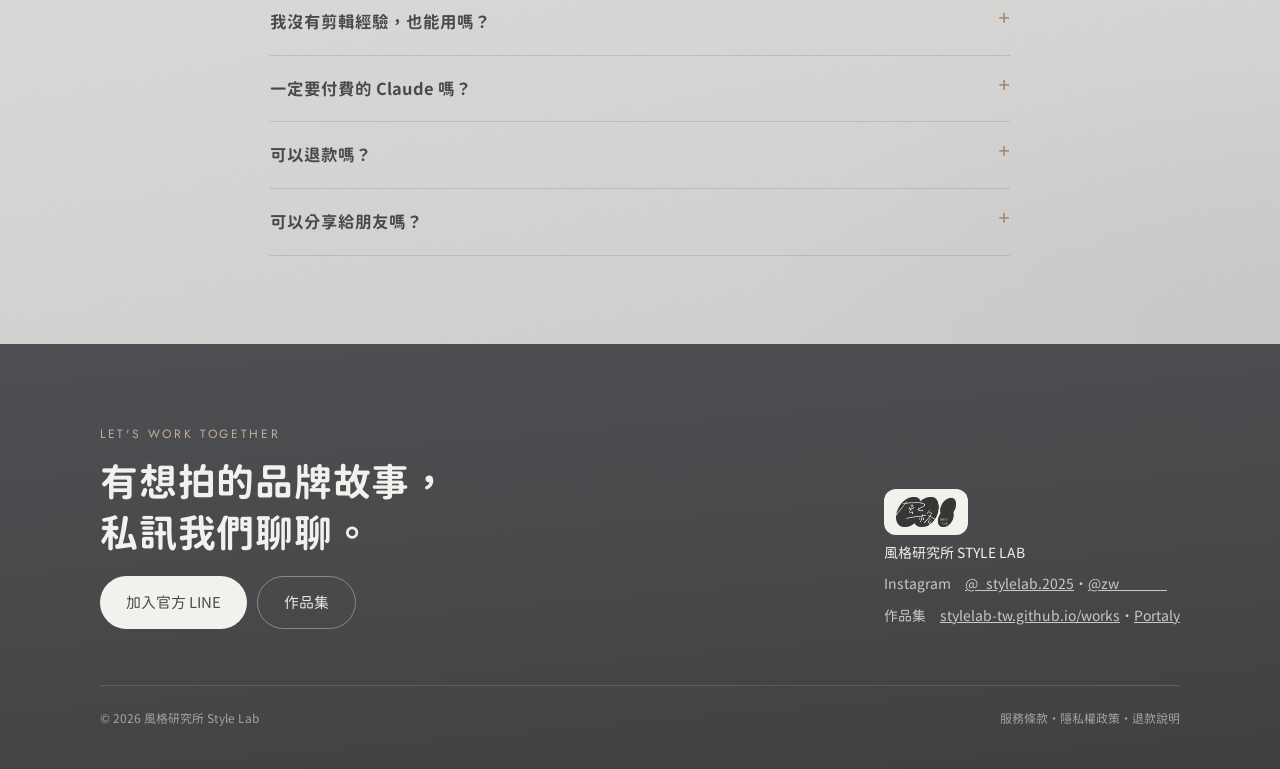
==== commit f6f43793: "新增「工具實驗室」分類：lab.html 收數字易經、組一碗丼飯、報價試算 - 各頁主選單加「工具實驗室」，首頁加入口區塊 - 新增 donburi/（丼飯互動點餐概念示範，品項價格為示意） - 數字" ====
--- a/index.html
+++ b/index.html
@@ -9,12 +9,13 @@
 <meta property="og:image" content="assets/p-01.jpg">
 <link rel="icon" href="assets/logo.png">
 <link rel="stylesheet" href="assets/style.css">
+<style>@font-face{font-family:"JXL";src:local("jf-jinxuanlatte-2.1 Bold"),local("jf-jinxuanlatte-2.1"),url(assets/lab/lab-title.woff2) format("woff2");font-weight:700;font-display:swap}@font-face{font-family:"GSL";src:url(assets/lab/lab-body.woff2) format("woff2");font-weight:400;font-display:swap}#lab{--f-title:"JXL","JX","PingFang TC",sans-serif;--f-body:"GSL","GS","PingFang TC",sans-serif;font-family:var(--f-body)}</style>
 </head>
 <body>
 <header>
   <div class="wrap nav">
     <a class="brand" href="index.html" aria-label="風格研究所 首頁"><img src="assets/logo.png" alt="風格研究所 Logo"><span><b>風格研究所</b><small>STYLE LAB</small></span></a>
-    <nav class="links" aria-label="主選單"><a href="works.html">作品集</a><a href="index.html#shop">指令包</a><a href="services.html">服務報價</a><a href="workshop.html">剪輯工作坊</a><a href="index.html#about">關於</a></nav>
+    <nav class="links" aria-label="主選單"><a href="works.html">作品集</a><a href="index.html#shop">指令包</a><a href="services.html">服務報價</a><a href="workshop.html">剪輯工作坊</a><a href="lab.html">工具實驗室</a><a href="index.html#about">關於</a></nav>
     <a class="btn btn-dark" href="services.html#quote">合作洽詢</a>
   </div>
 </header>
@@ -143,6 +144,17 @@
     </div>
   </section>
 
+  <section class="paper" id="lab" style="padding-block:72px">
+    <div class="wrap">
+      <div class="head" style="margin-bottom:24px">
+        <div class="tag">Tool Lab · 工具實驗室</div>
+        <h2>用 AI 做的互動小工具，打開就能玩。</h2>
+        <p class="muted">數字易經八星判斷、組一碗丼飯、短影音報價試算，手機就能玩。</p>
+      </div>
+      <div style="display:flex;flex-wrap:wrap;gap:10px"><a class="btn btn-dark" href="lab.html">逛工具實驗室</a><a class="btn btn-line" href="number/">直接玩數字易經</a></div>
+    </div>
+  </section>
+
   <section id="about" style="background:#fff">
     <div class="wrap about">
       <div>
--- a/assets/style.css
+++ b/assets/style.css
@@ -334,3 +334,8 @@
 .views-tag svg{color:#C2AE9D}
 .views-tag b{font-family:var(--f-tag);font-weight:500;font-size:17px;letter-spacing:.01em;color:#fff}
 @media (max-width:480px){.views-tag{left:8px;top:8px;padding:5px 10px 5px 8px;font-size:11px;gap:4px}.views-tag b{font-size:14px}.views-tag svg{width:13px;height:13px}}
+/* 11/24 v4：觀看數標籤放左下、亮色底、更大 */
+.views-tag{left:12px;top:auto;bottom:12px;padding:9px 16px 9px 12px;gap:7px;background:#FFFFFF;color:var(--charcoal);font-size:14px;font-weight:700;box-shadow:0 10px 24px -8px rgba(0,0,0,.45);border:1.5px solid #C2AE9D}
+.views-tag svg{color:var(--champ);width:18px;height:18px}
+.views-tag b{color:var(--charcoal);font-size:21px;font-weight:700}
+@media (max-width:480px){.views-tag{left:8px;bottom:8px;top:auto;padding:6px 11px 6px 9px;font-size:12px}.views-tag b{font-size:16px}.views-tag svg{width:14px;height:14px}}
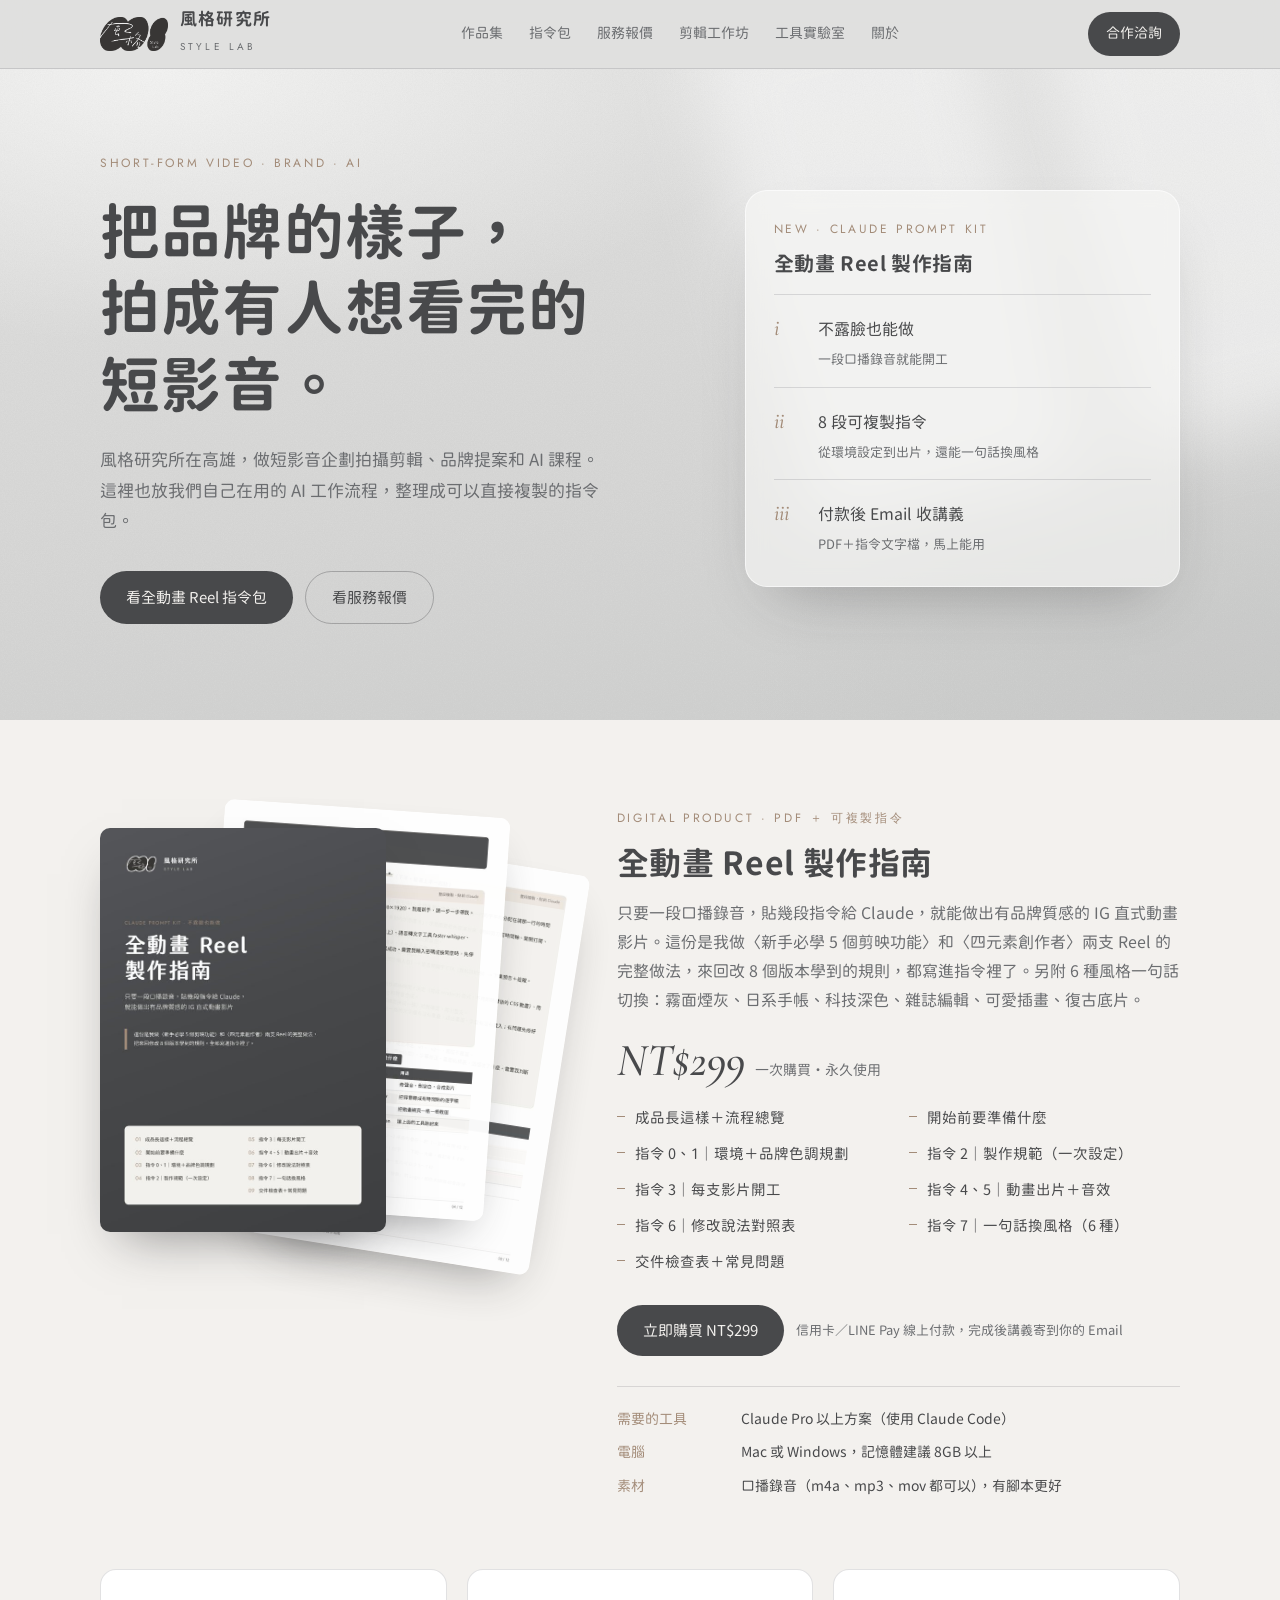
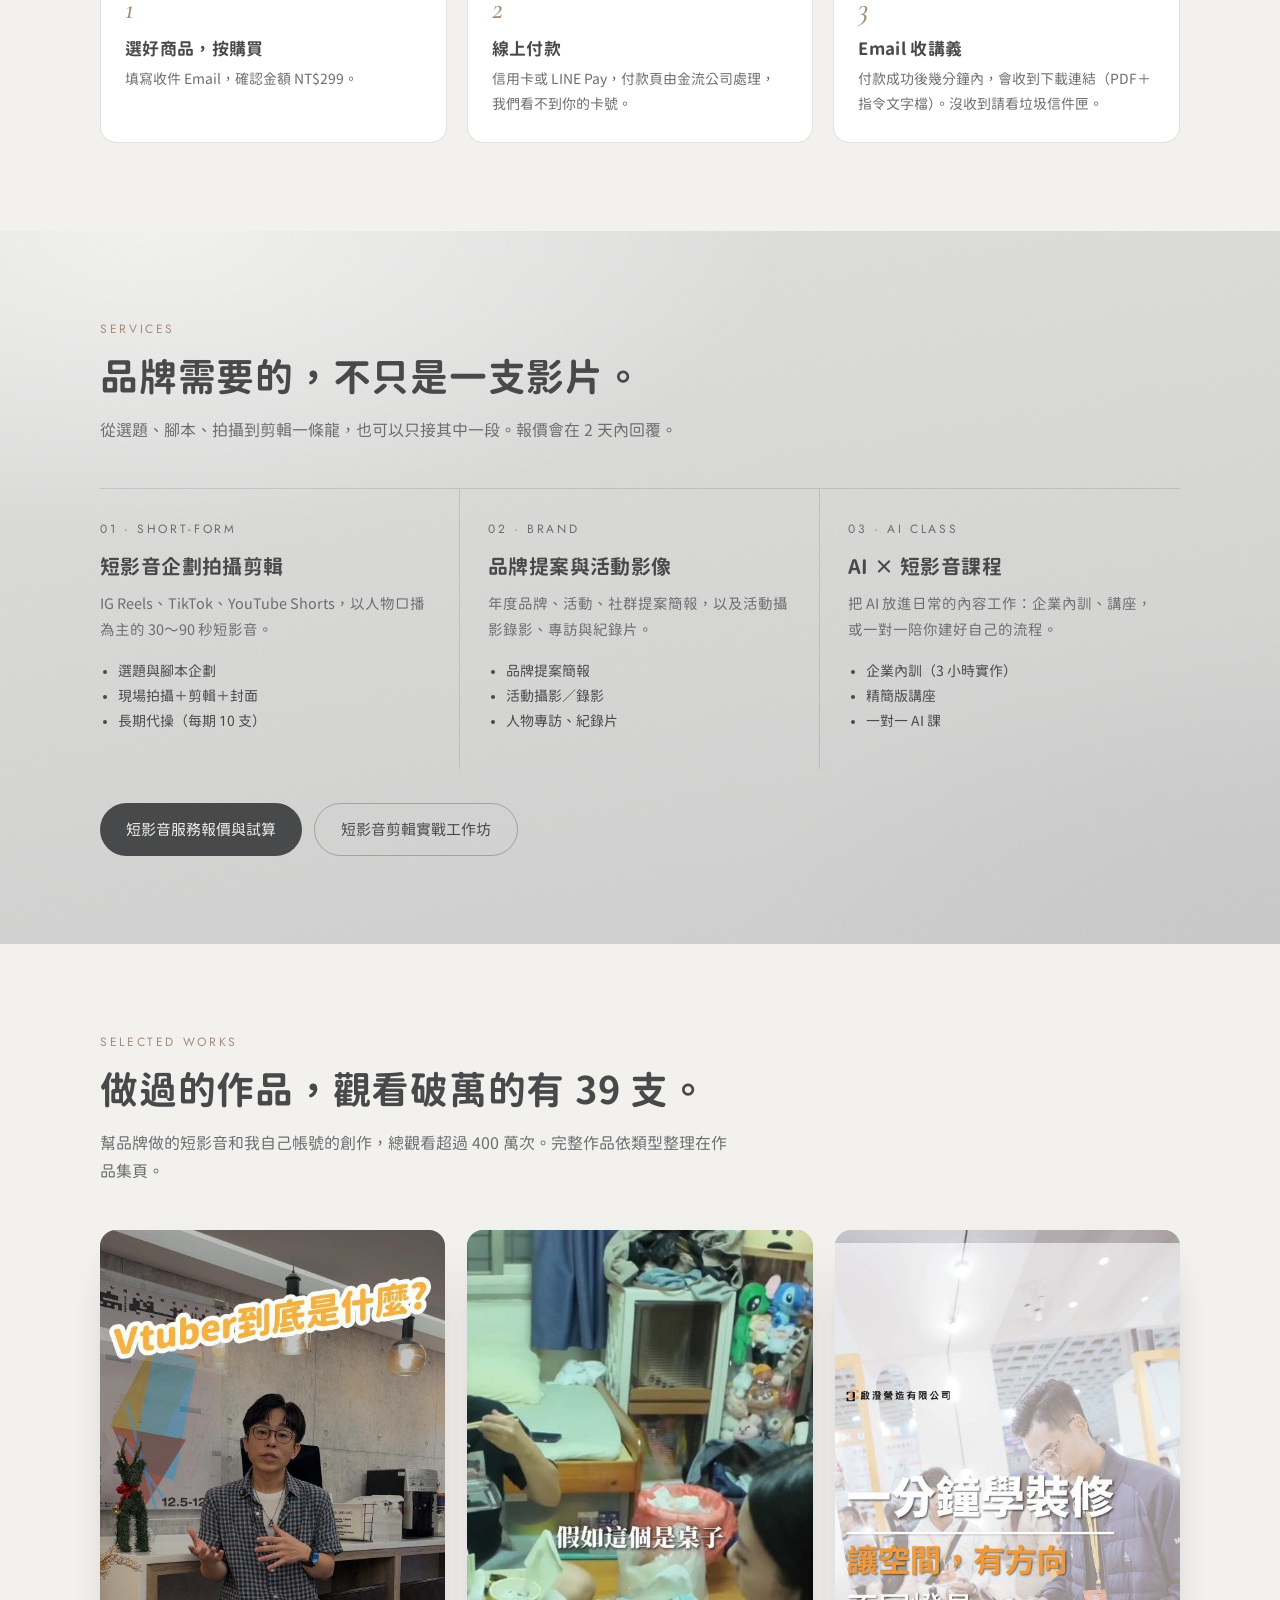
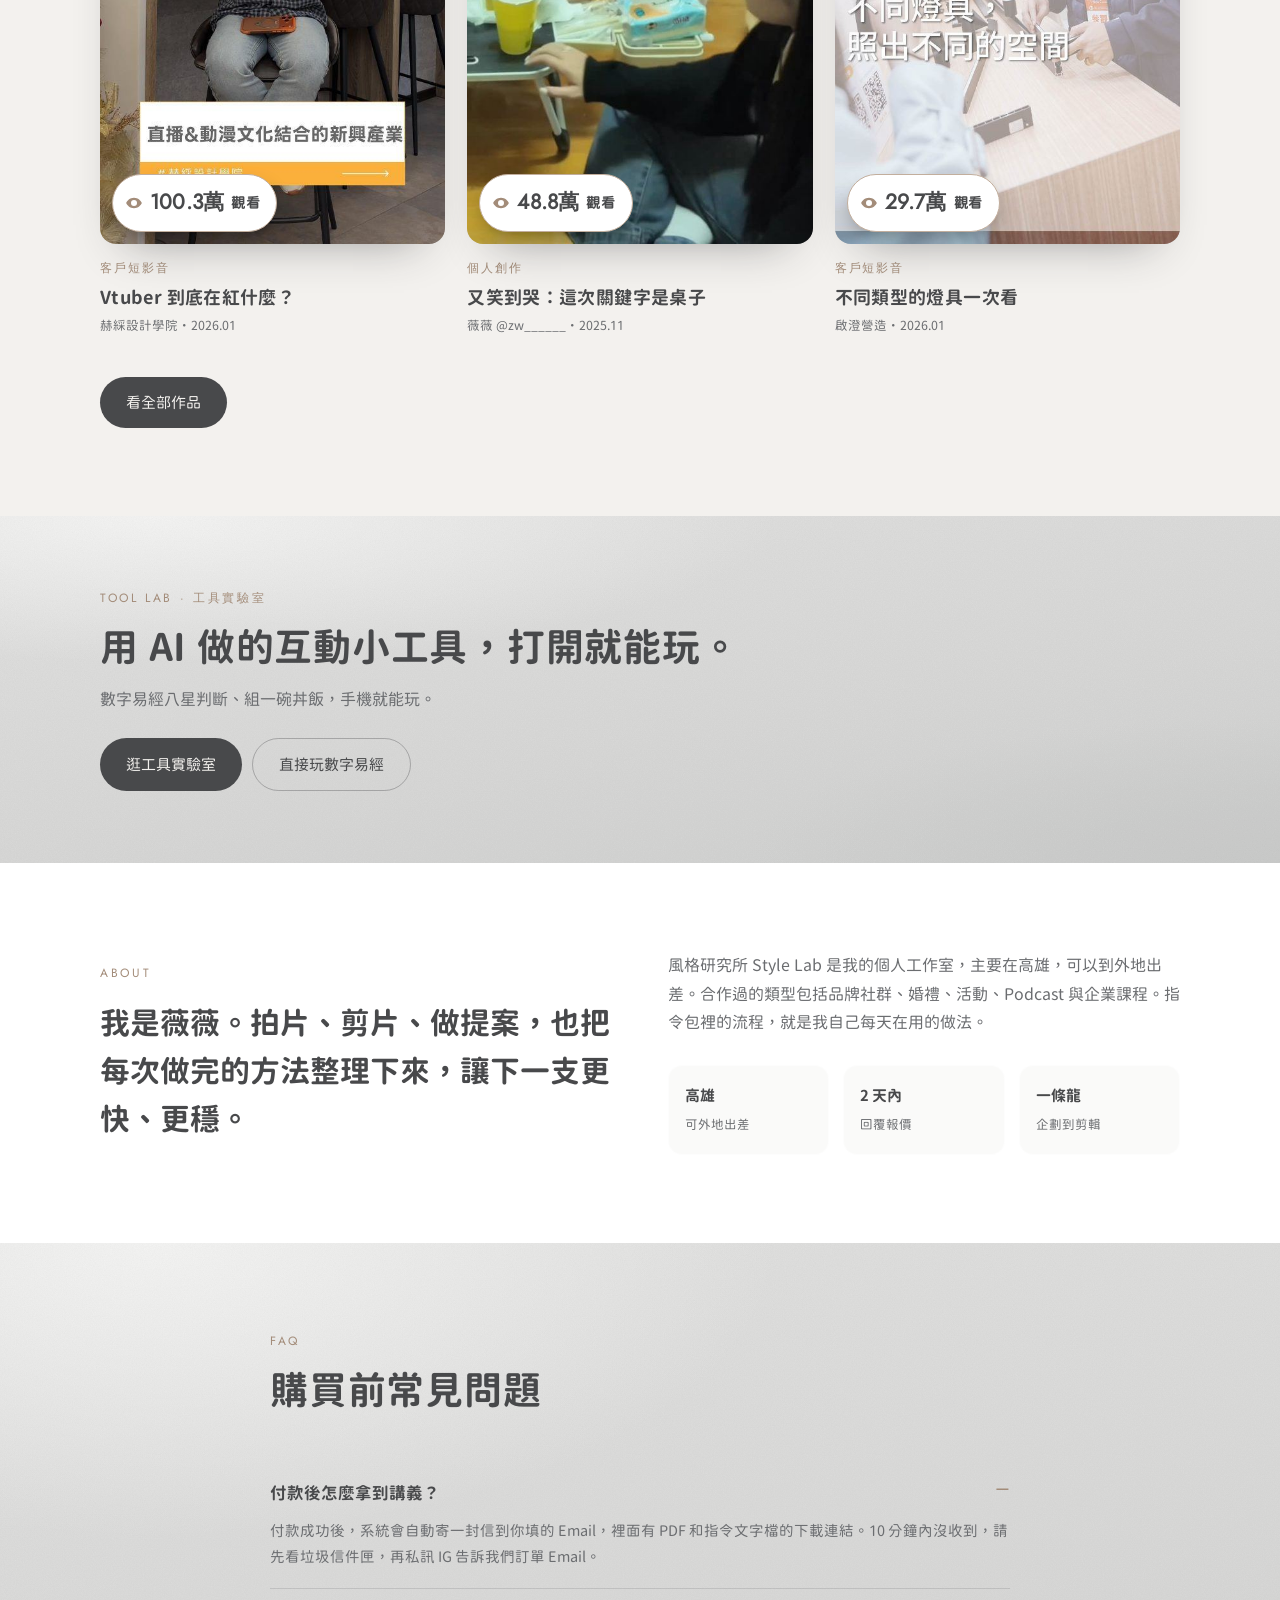
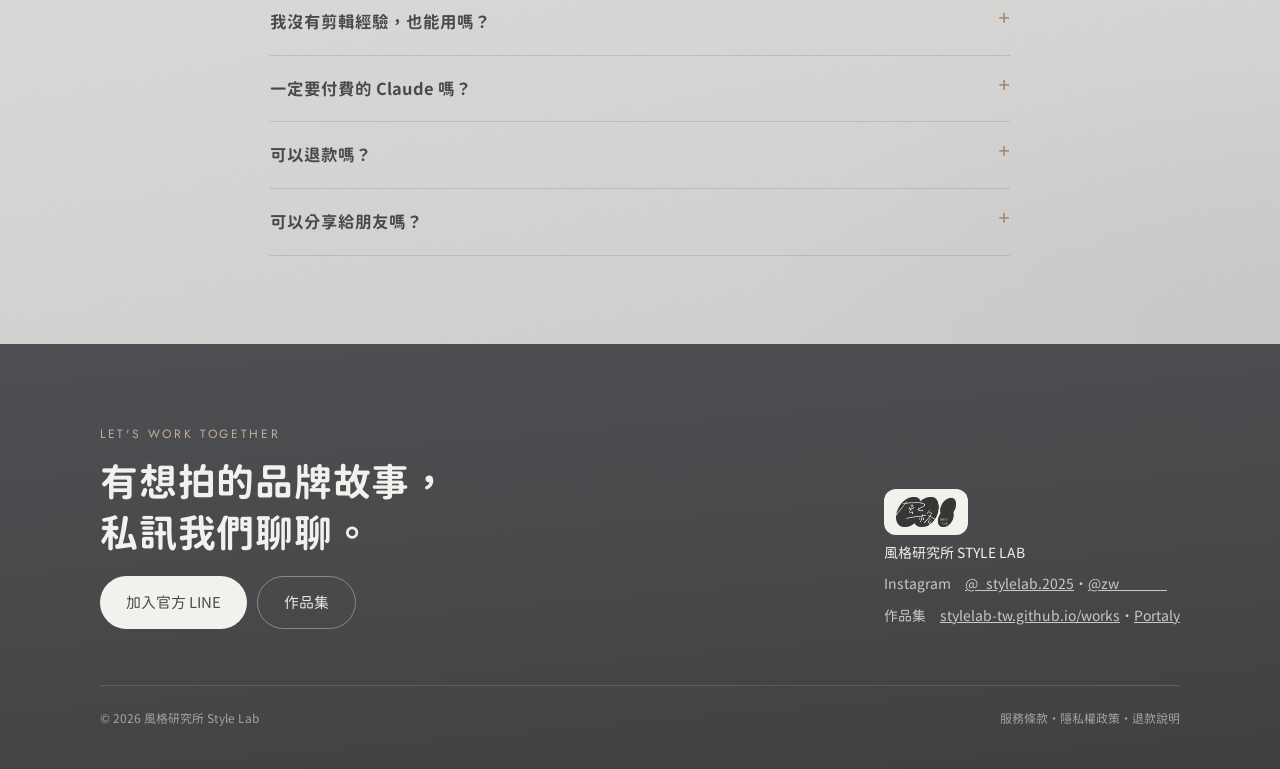
==== commit d82336be: "工具實驗室：拿掉報價試算卡 Co-Authored-By: Claude Opus 5.5 <noreply@anthropic.com> Claude-Session: https://claude" ====
--- a/index.html
+++ b/index.html
@@ -149,7 +149,7 @@
       <div class="head" style="margin-bottom:24px">
         <div class="tag">Tool Lab · 工具實驗室</div>
         <h2>用 AI 做的互動小工具，打開就能玩。</h2>
-        <p class="muted">數字易經八星判斷、組一碗丼飯、短影音報價試算，手機就能玩。</p>
+        <p class="muted">數字易經八星判斷、組一碗丼飯，手機就能玩。</p>
       </div>
       <div style="display:flex;flex-wrap:wrap;gap:10px"><a class="btn btn-dark" href="lab.html">逛工具實驗室</a><a class="btn btn-line" href="number/">直接玩數字易經</a></div>
     </div>
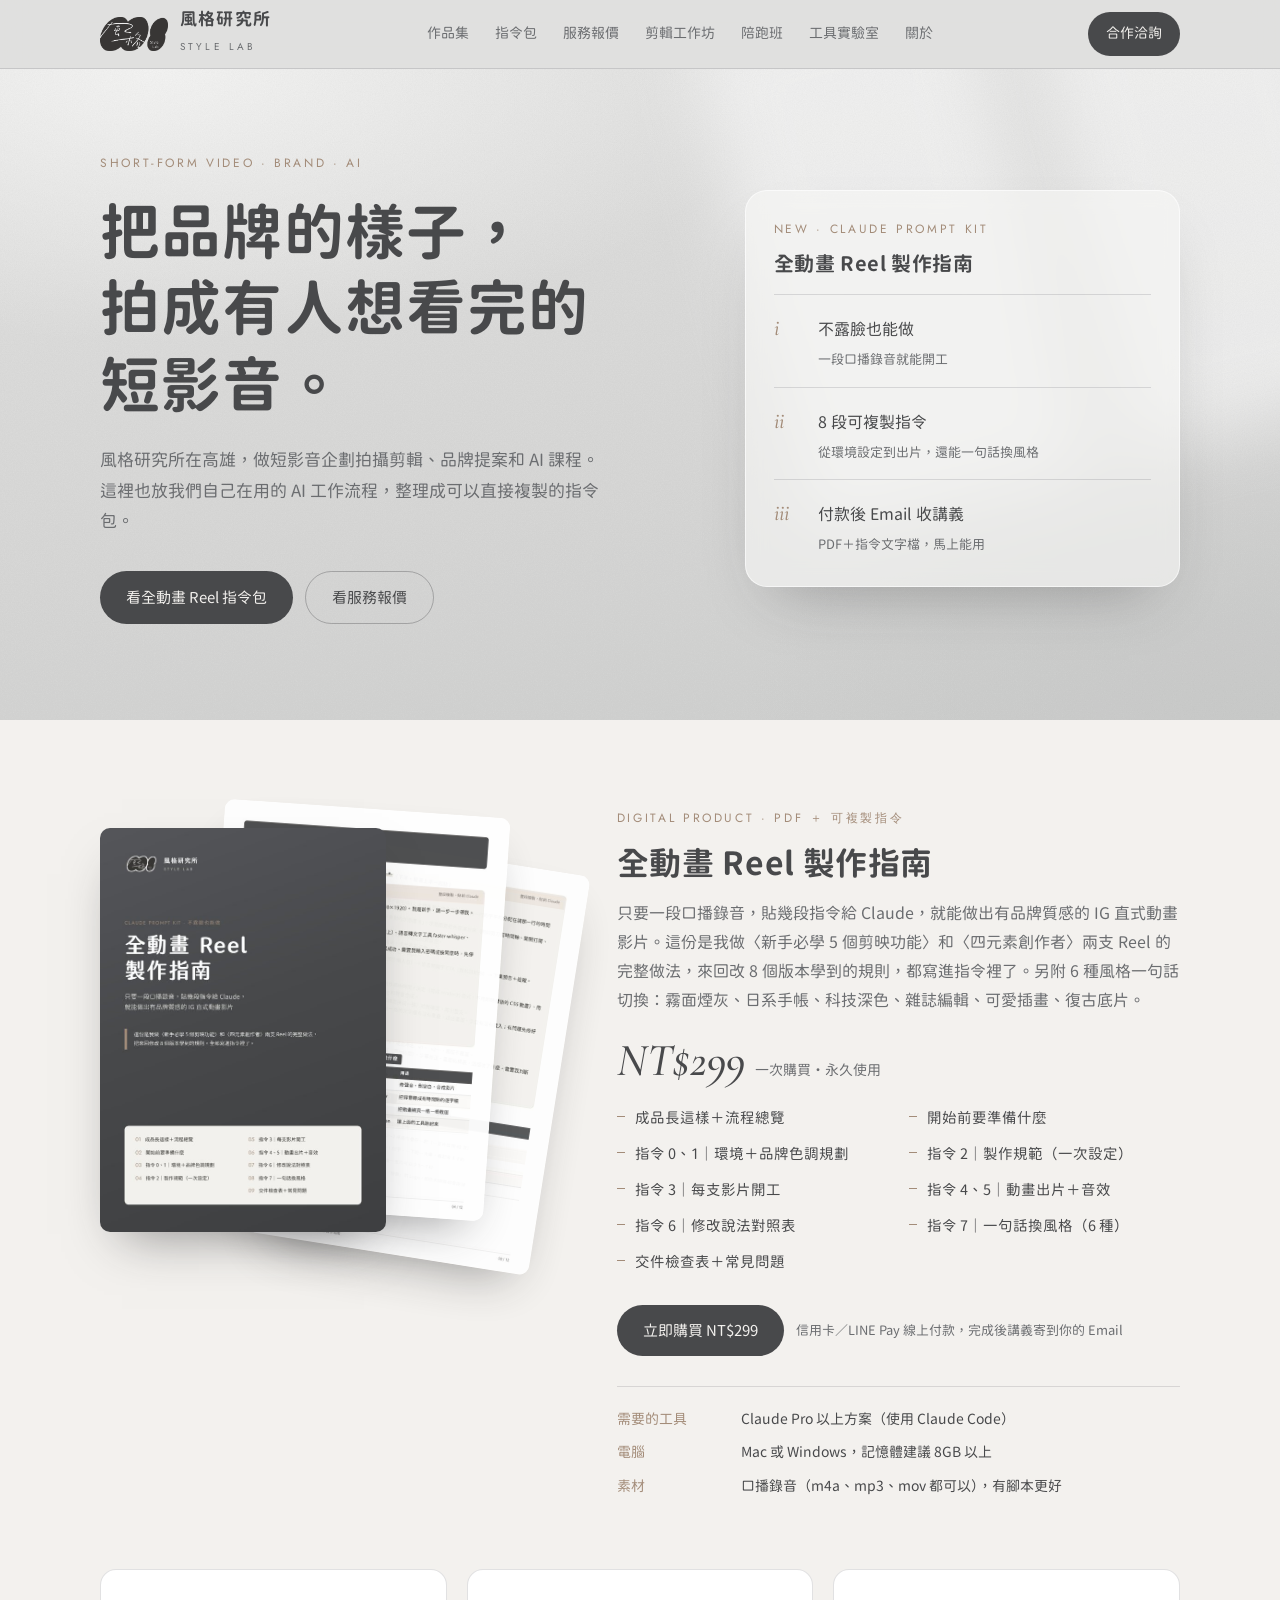
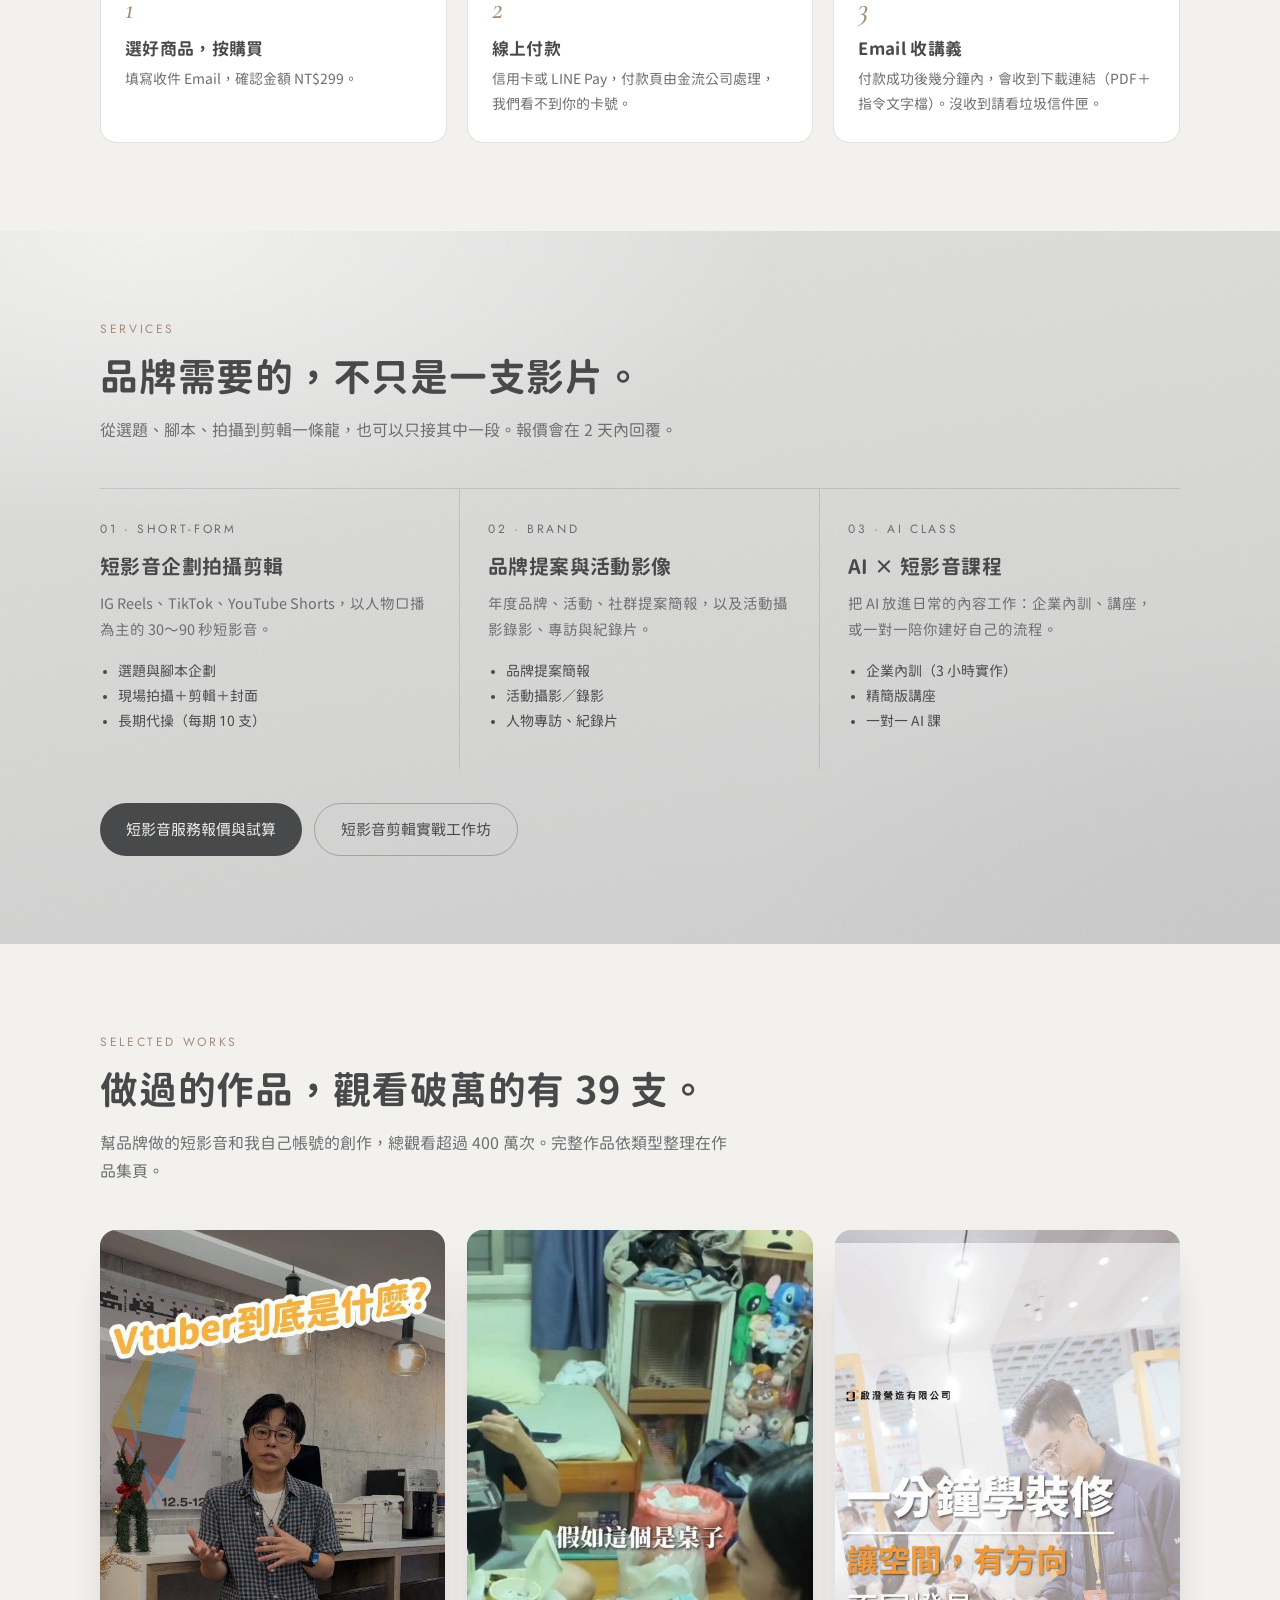
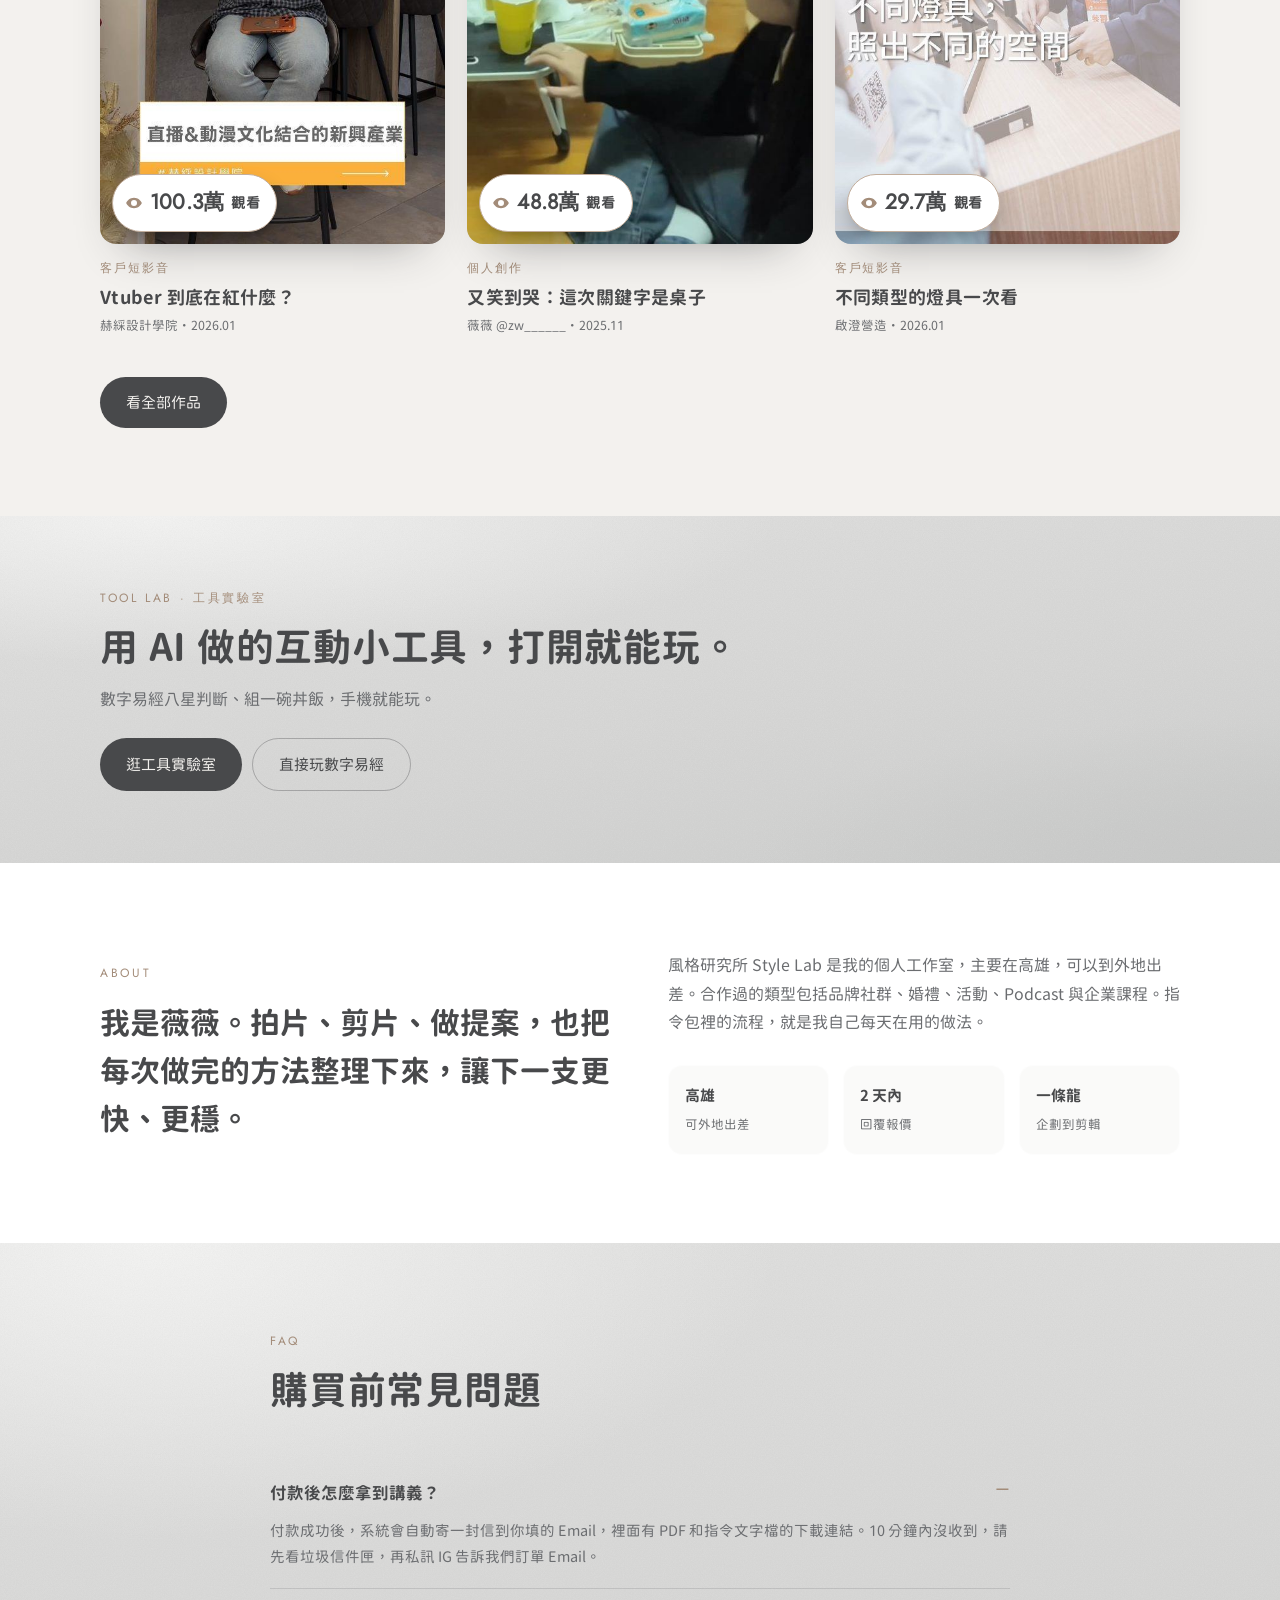
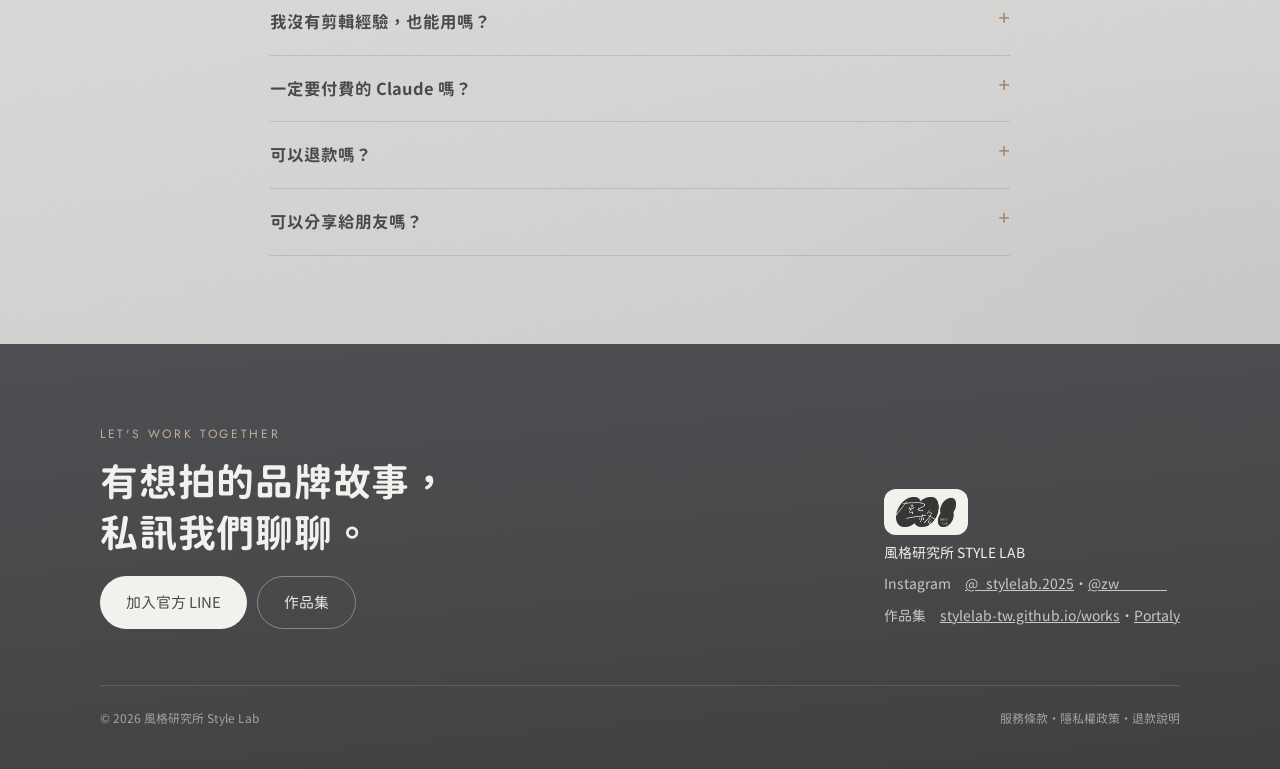
==== commit 549d3e41: "新增陪跑班頁：14 天任務、報名流程、內嵌匯款報名表；各頁選單加陪跑班；字型子集補字 Co-Authored-By: Claude Opus 5.5 <noreply@anthropic.com> C" ====
--- a/index.html
+++ b/index.html
@@ -15,7 +15,7 @@
 <header>
   <div class="wrap nav">
     <a class="brand" href="index.html" aria-label="風格研究所 首頁"><img src="assets/logo.png" alt="風格研究所 Logo"><span><b>風格研究所</b><small>STYLE LAB</small></span></a>
-    <nav class="links" aria-label="主選單"><a href="works.html">作品集</a><a href="index.html#shop">指令包</a><a href="services.html">服務報價</a><a href="workshop.html">剪輯工作坊</a><a href="lab.html">工具實驗室</a><a href="index.html#about">關於</a></nav>
+    <nav class="links" aria-label="主選單"><a href="works.html">作品集</a><a href="index.html#shop">指令包</a><a href="services.html">服務報價</a><a href="workshop.html">剪輯工作坊</a><a href="coaching.html">陪跑班</a><a href="lab.html">工具實驗室</a><a href="index.html#about">關於</a></nav>
     <a class="btn btn-dark" href="services.html#quote">合作洽詢</a>
   </div>
 </header>
